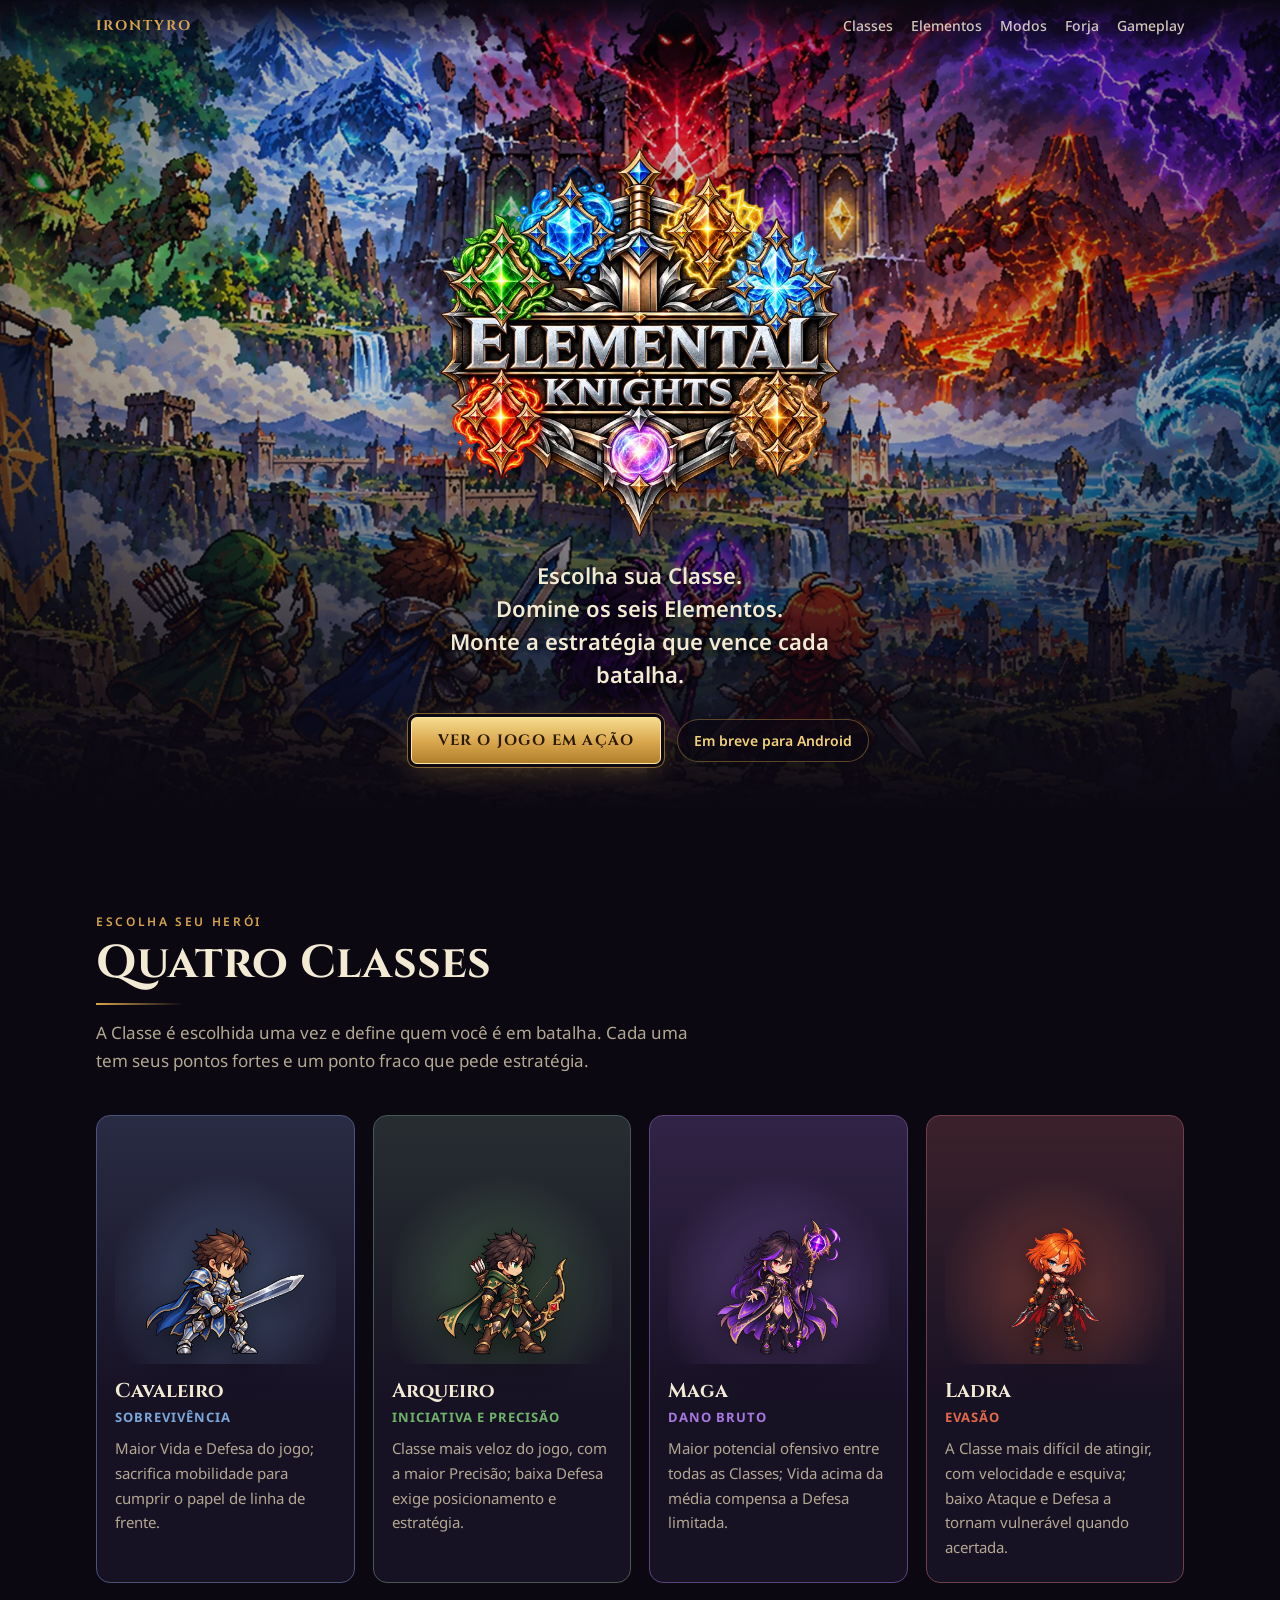
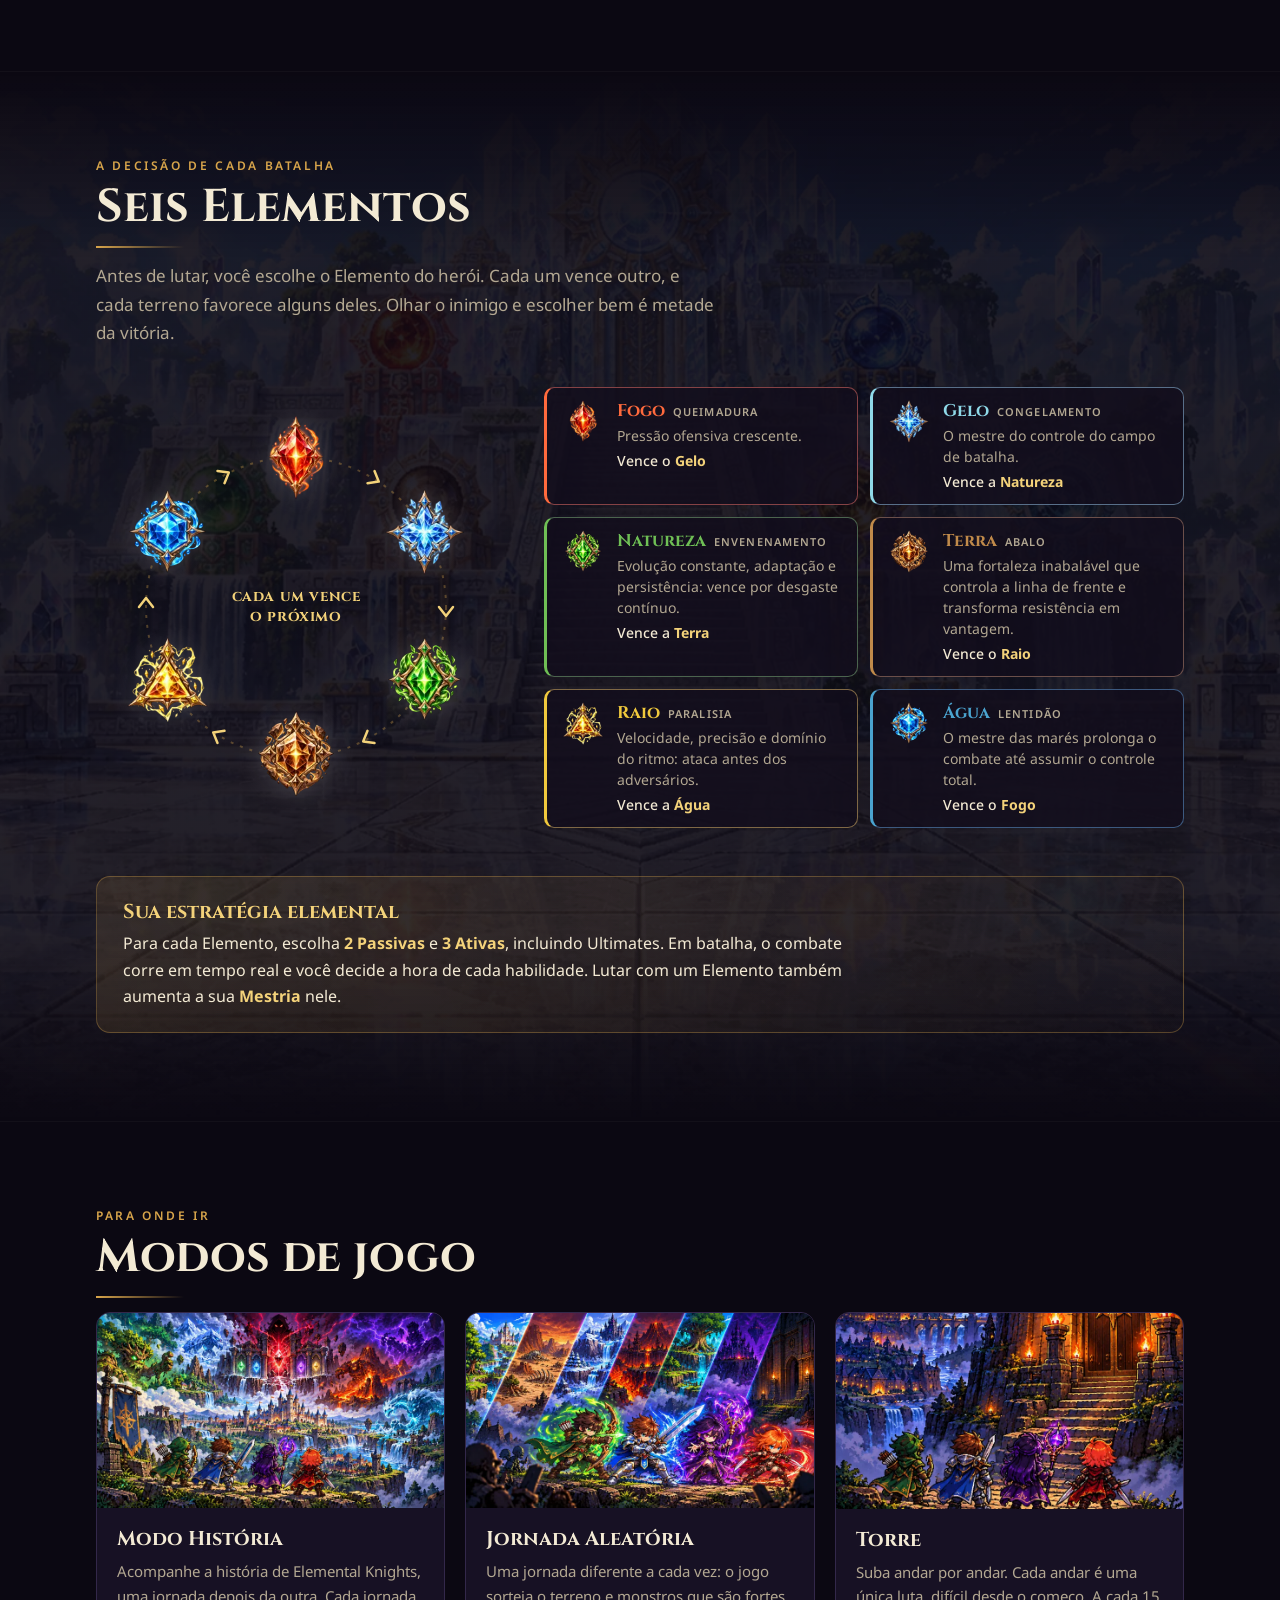
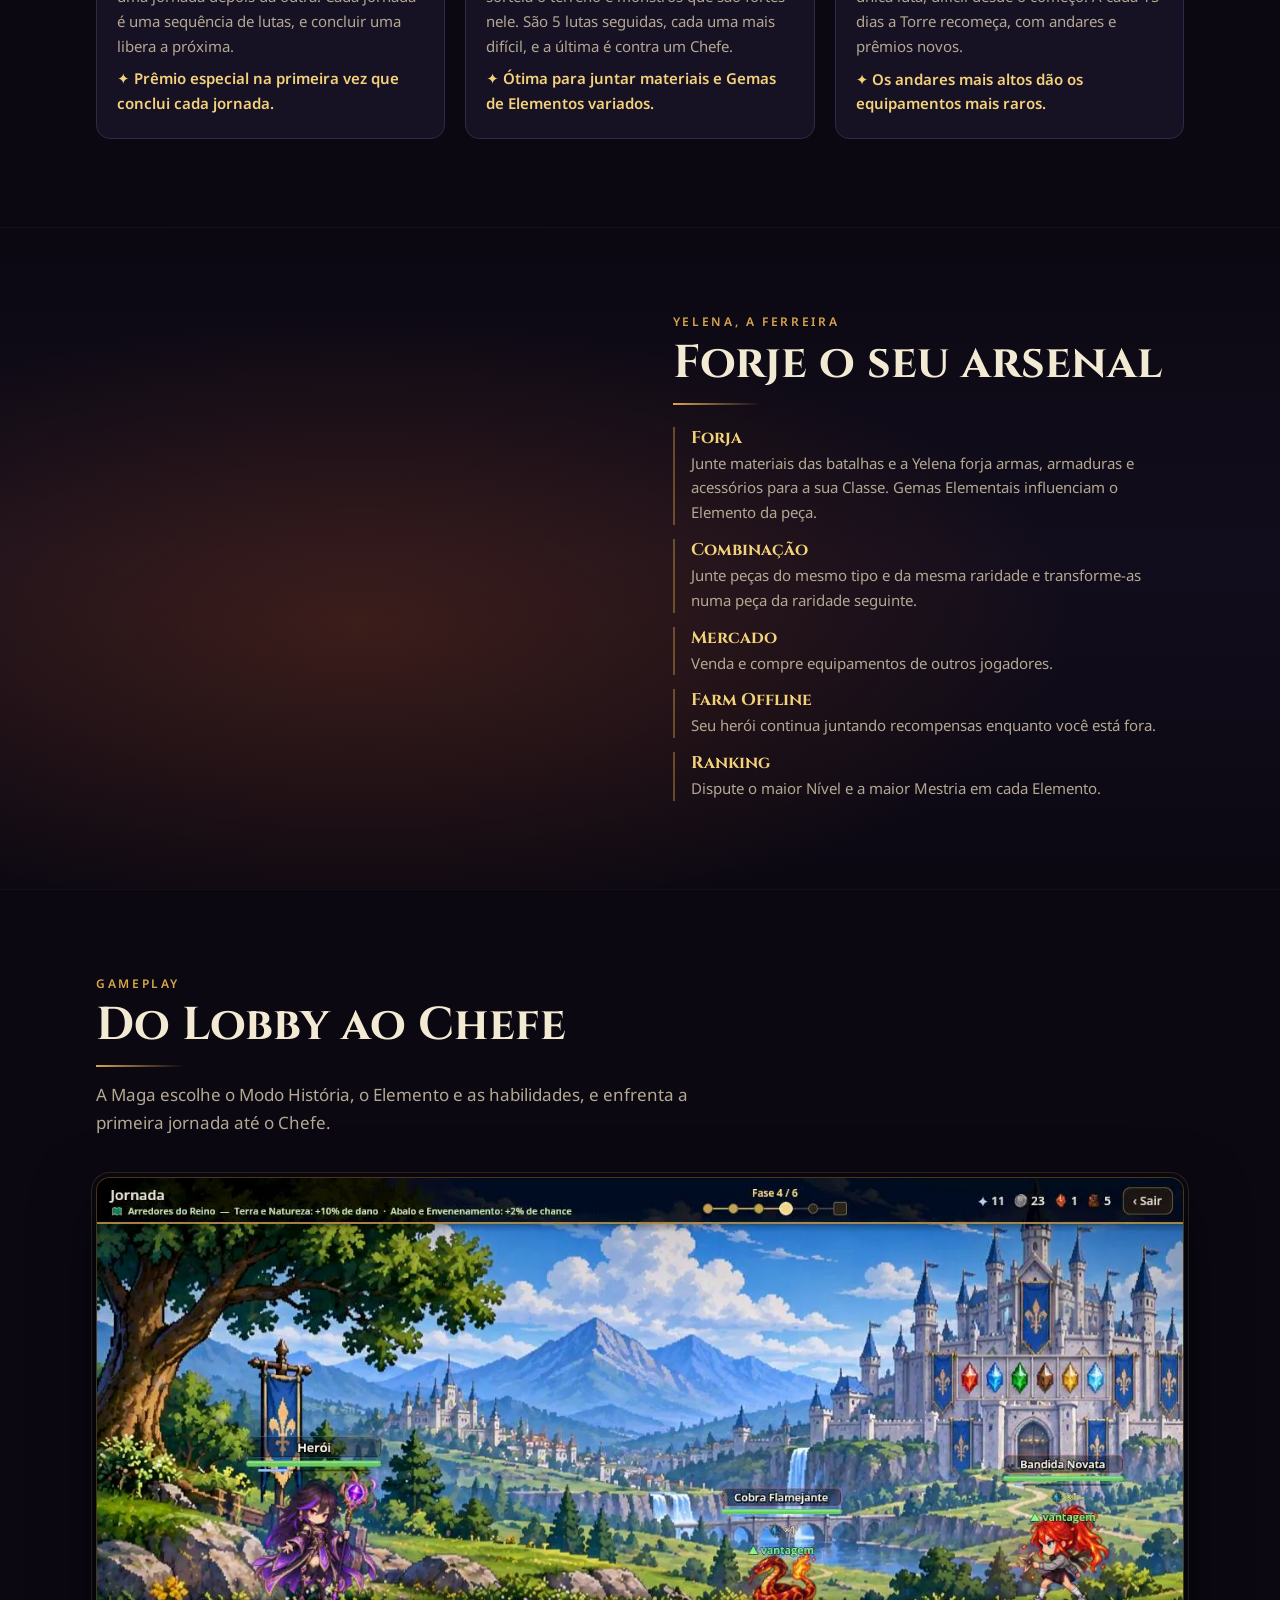
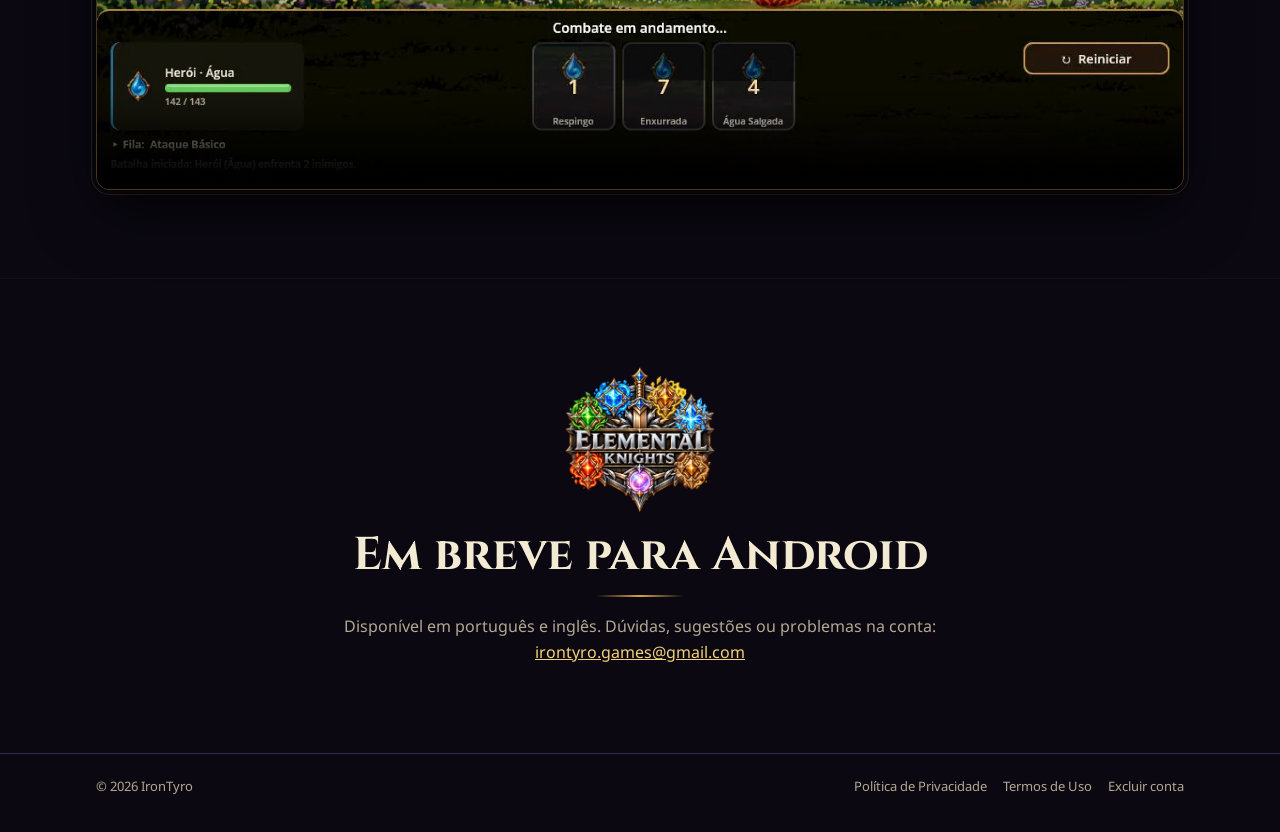
==== elemental-knights/index.html @ 1800e3c2 "Página do Elemental Knights e destaque na página inicial O usuário pediu um site bacana do jogo no s" ====
<!doctype html>
<html lang="pt-BR">
<head>
<meta charset="utf-8">
<meta name="viewport" content="width=device-width, initial-scale=1">
<title>Elemental Knights</title>
<meta name="description" content="Elemental Knights — RPG estratégico para Android. Escolha sua Classe, domine os seis Elementos e monte sua estratégia de habilidades. Um jogo da IronTyro.">
<meta property="og:title" content="Elemental Knights">
<meta property="og:description" content="Escolha sua Classe, domine os seis Elementos e monte sua estratégia. Um jogo da IronTyro.">
<meta property="og:image" content="https://irontyro.github.io/elemental-knights/img/keyart.webp">
<meta name="theme-color" content="#0b0812">
<link rel="icon" type="image/png" href="img/favicon.png">
<link rel="preconnect" href="https://fonts.googleapis.com">
<link rel="preconnect" href="https://fonts.gstatic.com" crossorigin>
<link rel="stylesheet" href="https://fonts.googleapis.com/css2?family=Cinzel:wght@600;700;900&family=Noto+Sans:wght@400;500;600;700&display=swap">
<link rel="stylesheet" href="ek.css">
</head>
<body>

<header class="topbar">
  <div class="wrap topbar-in">
    <a class="studio" href="../">IronTyro</a>
    <nav aria-label="Seções">
      <a href="#classes">Classes</a>
      <a href="#elementos">Elementos</a>
      <a href="#modos">Modos</a>
      <a href="#forja">Forja</a>
      <a href="#gameplay">Gameplay</a>
    </nav>
  </div>
</header>

<section class="hero" aria-label="Elemental Knights">
  <div class="hero-art" role="img" aria-label="Os quatro heróis diante dos reinos elementais"></div>
  <div class="hero-shade"></div>
  <div class="wrap hero-in">
    <img class="logo" src="img/logo.webp" width="640" height="629" alt="Elemental Knights">
    <p class="tagline">Escolha sua Classe. Domine os seis Elementos.<br>Monte a estratégia que vence cada batalha.</p>
    <div class="cta-row">
      <a class="cta" href="#gameplay">Ver o jogo em ação</a>
      <span class="soon">Em breve para Android</span>
    </div>
  </div>
</section>

<main>

  <section id="classes" class="band">
    <div class="wrap">
      <p class="eyebrow">Escolha seu herói</p>
      <h2>Quatro Classes</h2>
      <p class="intro">A Classe é escolhida uma vez e define quem você é em batalha. Cada uma tem seus pontos fortes e um ponto fraco que pede estratégia.</p>
      <div class="classes">
        <article class="hero-card" style="--c:#7aa6d8">
          <div class="hero-pic"><img src="img/heroi_guerreiro.webp" alt="Cavaleiro" loading="lazy"></div>
          <h3>Cavaleiro</h3>
          <p class="role">Sobrevivência</p>
          <p>Maior Vida e Defesa do jogo; sacrifica mobilidade para cumprir o papel de linha de frente.</p>
        </article>
        <article class="hero-card" style="--c:#6fb26a">
          <div class="hero-pic"><img src="img/heroi_arqueiro.webp" alt="Arqueiro" loading="lazy"></div>
          <h3>Arqueiro</h3>
          <p class="role">Iniciativa e precisão</p>
          <p>Classe mais veloz do jogo, com a maior Precisão; baixa Defesa exige posicionamento e estratégia.</p>
        </article>
        <article class="hero-card" style="--c:#a777e0">
          <div class="hero-pic"><img src="img/heroi_mago.webp" alt="Maga" loading="lazy"></div>
          <h3>Maga</h3>
          <p class="role">Dano bruto</p>
          <p>Maior potencial ofensivo entre todas as Classes; Vida acima da média compensa a Defesa limitada.</p>
        </article>
        <article class="hero-card" style="--c:#e0694a">
          <div class="hero-pic"><img src="img/heroi_rogue.webp" alt="Ladra" loading="lazy"></div>
          <h3>Ladra</h3>
          <p class="role">Evasão</p>
          <p>A Classe mais difícil de atingir, com velocidade e esquiva; baixo Ataque e Defesa a tornam vulnerável quando acertada.</p>
        </article>
      </div>
    </div>
  </section>

  <section id="elementos" class="band band-temple">
    <div class="wrap">
      <p class="eyebrow">A decisão de cada batalha</p>
      <h2>Seis Elementos</h2>
      <p class="intro">Antes de lutar, você escolhe o Elemento do herói. Cada um vence outro, e cada terreno favorece alguns deles. Olhar o inimigo e escolher bem é metade da vitória.</p>

      <div class="elements">
        <div class="ring" aria-hidden="true">
          <svg class="ring-arrows" viewBox="0 0 400 400">
            <circle cx="200" cy="200" r="150" />
            <g class="chev">
              <path d="M0 -7 L9 0 L0 7" transform="rotate(30 200 200) translate(200 50)"/>
              <path d="M0 -7 L9 0 L0 7" transform="rotate(90 200 200) translate(200 50)"/>
              <path d="M0 -7 L9 0 L0 7" transform="rotate(150 200 200) translate(200 50)"/>
              <path d="M0 -7 L9 0 L0 7" transform="rotate(210 200 200) translate(200 50)"/>
              <path d="M0 -7 L9 0 L0 7" transform="rotate(270 200 200) translate(200 50)"/>
              <path d="M0 -7 L9 0 L0 7" transform="rotate(330 200 200) translate(200 50)"/>
            </g>
          </svg>
          <img class="gem g0" src="img/gema_fogo.webp" alt="">
          <img class="gem g1" src="img/gema_gelo.webp" alt="">
          <img class="gem g2" src="img/gema_natureza.webp" alt="">
          <img class="gem g3" src="img/gema_terra.webp" alt="">
          <img class="gem g4" src="img/gema_raio.webp" alt="">
          <img class="gem g5" src="img/gema_agua.webp" alt="">
          <p class="ring-hint">cada um vence<br>o próximo</p>
        </div>

        <ul class="el-list">
          <li style="--e:#ff6a3d"><img src="img/gema_fogo.webp" alt="" loading="lazy"><div><h3>Fogo <span>Queimadura</span></h3><p>Pressão ofensiva crescente.</p><p class="beats">Vence o <b>Gelo</b></p></div></li>
          <li style="--e:#8fd9e8"><img src="img/gema_gelo.webp" alt="" loading="lazy"><div><h3>Gelo <span>Congelamento</span></h3><p>O mestre do controle do campo de batalha.</p><p class="beats">Vence a <b>Natureza</b></p></div></li>
          <li style="--e:#6fbf55"><img src="img/gema_natureza.webp" alt="" loading="lazy"><div><h3>Natureza <span>Envenenamento</span></h3><p>Evolução constante, adaptação e persistência: vence por desgaste contínuo.</p><p class="beats">Vence a <b>Terra</b></p></div></li>
          <li style="--e:#c08a4a"><img src="img/gema_terra.webp" alt="" loading="lazy"><div><h3>Terra <span>Abalo</span></h3><p>Uma fortaleza inabalável que controla a linha de frente e transforma resistência em vantagem.</p><p class="beats">Vence o <b>Raio</b></p></div></li>
          <li style="--e:#f0c93d"><img src="img/gema_raio.webp" alt="" loading="lazy"><div><h3>Raio <span>Paralisia</span></h3><p>Velocidade, precisão e domínio do ritmo: ataca antes dos adversários.</p><p class="beats">Vence a <b>Água</b></p></div></li>
          <li style="--e:#4aa3cf"><img src="img/gema_agua.webp" alt="" loading="lazy"><div><h3>Água <span>Lentidão</span></h3><p>O mestre das marés prolonga o combate até assumir o controle total.</p><p class="beats">Vence o <b>Fogo</b></p></div></li>
        </ul>
      </div>

      <div class="strategy">
        <h3>Sua estratégia elemental</h3>
        <p>Para cada Elemento, escolha <b>2 Passivas</b> e <b>3 Ativas</b>, incluindo Ultimates. Em batalha, o combate corre em tempo real e você decide a hora de cada habilidade. Lutar com um Elemento também aumenta a sua <b>Mestria</b> nele.</p>
      </div>
    </div>
  </section>

  <section id="modos" class="band">
    <div class="wrap">
      <p class="eyebrow">Para onde ir</p>
      <h2>Modos de jogo</h2>
      <div class="modes">
        <article class="mode">
          <img src="img/modo_historia.webp" alt="Modo História" loading="lazy">
          <div class="mode-body">
            <h3>Modo História</h3>
            <p>Acompanhe a história de Elemental Knights, uma jornada depois da outra. Cada jornada é uma sequência de lutas, e concluir uma libera a próxima.</p>
            <p class="gain">Prêmio especial na primeira vez que conclui cada jornada.</p>
          </div>
        </article>
        <article class="mode">
          <img src="img/modo_aleatoria.webp" alt="Jornada Aleatória" loading="lazy">
          <div class="mode-body">
            <h3>Jornada Aleatória</h3>
            <p>Uma jornada diferente a cada vez: o jogo sorteia o terreno e monstros que são fortes nele. São 5 lutas seguidas, cada uma mais difícil, e a última é contra um Chefe.</p>
            <p class="gain">Ótima para juntar materiais e Gemas de Elementos variados.</p>
          </div>
        </article>
        <article class="mode">
          <img src="img/modo_torre.webp" alt="Torre" loading="lazy">
          <div class="mode-body">
            <h3>Torre</h3>
            <p>Suba andar por andar. Cada andar é uma única luta, difícil desde o começo. A cada 15 dias a Torre recomeça, com andares e prêmios novos.</p>
            <p class="gain">Os andares mais altos dão os equipamentos mais raros.</p>
          </div>
        </article>
      </div>
    </div>
  </section>

  <section id="forja" class="band band-forge">
    <div class="wrap forge">
      <div class="forge-art" aria-label="Yelena, a ferreira, martelando na bigorna" role="img">
        <div class="smith">
          <img class="f f1" src="img/yelena_action1.webp" alt="">
          <img class="f f2" src="img/yelena_action2.webp" alt="">
          <img class="f f3" src="img/yelena_action3.webp" alt="">
          <img class="f f4" src="img/yelena_action4.webp" alt="">
        </div>
        <div class="embers"><i></i><i></i><i></i><i></i><i></i><i></i><i></i><i></i></div>
      </div>
      <div class="forge-text">
        <p class="eyebrow">Yelena, a ferreira</p>
        <h2>Forje o seu arsenal</h2>
        <ul class="feats">
          <li><b>Forja</b><span>Junte materiais das batalhas e a Yelena forja armas, armaduras e acessórios para a sua Classe. Gemas Elementais influenciam o Elemento da peça.</span></li>
          <li><b>Combinação</b><span>Junte peças do mesmo tipo e da mesma raridade e transforme-as numa peça da raridade seguinte.</span></li>
          <li><b>Mercado</b><span>Venda e compre equipamentos de outros jogadores.</span></li>
          <li><b>Farm Offline</b><span>Seu herói continua juntando recompensas enquanto você está fora.</span></li>
          <li><b>Ranking</b><span>Dispute o maior Nível e a maior Mestria em cada Elemento.</span></li>
        </ul>
      </div>
    </div>
  </section>

  <section id="gameplay" class="band">
    <div class="wrap">
      <p class="eyebrow">Gameplay</p>
      <h2>Do Lobby ao Chefe</h2>
      <p class="intro">A Maga escolhe o Modo História, o Elemento e as habilidades, e enfrenta a primeira jornada até o Chefe.</p>
      <div class="video">
        <video controls preload="none" playsinline poster="img/gameplay_poster.webp" width="1280" height="720">
          <source src="img/gameplay.mp4" type="video/mp4">
        </video>
      </div>
    </div>
  </section>

  <section class="band band-last">
    <div class="wrap closing">
      <img src="img/logo.webp" alt="" class="closing-logo" loading="lazy">
      <h2>Em breve para Android</h2>
      <p>Disponível em português e inglês. Dúvidas, sugestões ou problemas na conta:<br><a href="mailto:irontyro.games@gmail.com">irontyro.games@gmail.com</a></p>
    </div>
  </section>

</main>

<footer class="foot">
  <div class="wrap foot-in">
    <span>© 2026 IronTyro</span>
    <nav aria-label="Documentos">
      <a href="../privacidade.html">Política de Privacidade</a>
      <a href="../termos.html">Termos de Uso</a>
      <a href="../excluir-conta.html">Excluir conta</a>
    </nav>
  </div>
</footer>

</body>
</html>
---- elemental-knights/ek.css ----
/* Elemental Knights — página do jogo no site da IronTyro.
   Um mundo só (noite + ouro, como o jogo): tema escuro de propósito. */
:root {
  --night: #0b0812;
  --night-2: #120d1c;
  --surface: #171124;
  --rule: #33284a;
  --gold: #d8a54b;
  --gold-hi: #f3d27a;
  --ink: #f3ead4;
  --muted: #b3a892;
  --display: "Cinzel", "Trajan Pro", Georgia, serif;
  --body: "Noto Sans", "Segoe UI", system-ui, -apple-system, Roboto, sans-serif;
}
* { box-sizing: border-box; }
html { scroll-behavior: smooth; }
body {
  margin: 0;
  background: var(--night);
  color: var(--ink);
  font: 16px/1.65 var(--body);
  -webkit-font-smoothing: antialiased;
}
img { max-width: 100%; display: block; }
a { color: var(--gold-hi); }
.wrap { max-width: 1120px; margin: 0 auto; padding: 0 16px; }

/* --- barra do topo */
.topbar {
  position: fixed; inset: 0 0 auto 0; z-index: 10;
  background: linear-gradient(#0b0812ee, #0b081200);
}
.topbar-in { display: flex; align-items: center; gap: 20px; padding-top: 14px; padding-bottom: 14px; }
.studio {
  font: 700 14px/1 var(--display); letter-spacing: .14em; text-transform: uppercase;
  color: var(--gold); text-decoration: none;
}
.topbar nav { display: flex; gap: 18px; margin-left: auto; flex-wrap: wrap; }
.topbar nav a { color: var(--ink); text-decoration: none; font-size: 14px; font-weight: 500; opacity: .85; }
.topbar nav a:hover, .topbar nav a:focus-visible { color: var(--gold-hi); opacity: 1; }
@media (max-width: 640px) { .topbar nav { display: none; } }

/* --- herói */
.hero { position: relative; min-height: min(92vh, 900px); display: grid; align-items: end; overflow: hidden; }
.hero-art {
  position: absolute; inset: 0;
  background: url(img/keyart.webp) center 30% / cover no-repeat;
  transform: scale(1.04);
  animation: drift 26s ease-in-out infinite alternate;
}
.hero-shade {
  position: absolute; inset: 0;
  background:
    radial-gradient(ellipse at 50% 38%, #0b081200 0%, #0b081255 55%, #0b0812cc 100%),
    linear-gradient(#0b081200 45%, #0b0812 98%);
}
.hero-in { position: relative; text-align: center; padding-top: 120px; padding-bottom: 64px; }
.logo { width: min(400px, 74vw); height: auto; margin: 0 auto; filter: drop-shadow(0 10px 30px #000a); }
.tagline {
  font: 600 clamp(17px, 2.4vw, 22px)/1.5 var(--body);
  margin: 18px auto 26px; max-width: 34ch; text-wrap: balance;
  text-shadow: 0 2px 12px #000;
}
.cta-row { display: flex; gap: 16px; justify-content: center; align-items: center; flex-wrap: wrap; }
.cta {
  font: 700 15px/1 var(--display); letter-spacing: .08em; text-transform: uppercase;
  color: #2a1a06; text-decoration: none;
  background: linear-gradient(#f6dc8e, #d8a54b 55%, #b07f2c);
  border: 1px solid #ffe7a8; border-radius: 6px;
  padding: 15px 26px;
  box-shadow: 0 0 0 3px #0b0812, 0 0 0 4px #d8a54b88, 0 8px 28px #d8a54b44;
}
.cta:hover, .cta:focus-visible { filter: brightness(1.08); }
.soon {
  font-size: 14px; font-weight: 600; color: var(--gold-hi);
  border: 1px solid #d8a54b66; border-radius: 999px; padding: 9px 16px; background: #0b0812aa;
}
@keyframes drift { from { transform: scale(1.04); } to { transform: scale(1.1) translateY(-1.5%); } }

/* --- seções */
.band { padding: 88px 0; position: relative; }
.band + .band { border-top: 1px solid #ffffff08; }
.eyebrow {
  font: 600 12px/1 var(--body); letter-spacing: .22em; text-transform: uppercase;
  color: var(--gold); margin: 0 0 10px;
}
h2 {
  font: 700 clamp(30px, 4.4vw, 46px)/1.1 var(--display);
  margin: 0 0 14px; color: var(--ink); text-wrap: balance;
}
h2::after {
  content: ""; display: block; width: 88px; height: 2px; margin-top: 14px;
  background: linear-gradient(90deg, var(--gold), #d8a54b00);
}
h3 { font: 700 20px/1.25 var(--display); margin: 0; }
.intro { color: var(--muted); max-width: 62ch; margin: 0 0 40px; font-size: 17px; }

/* --- classes */
.classes { display: grid; grid-template-columns: repeat(4, 1fr); gap: 18px; }
@media (max-width: 960px) { .classes { grid-template-columns: repeat(2, 1fr); } }
@media (max-width: 480px) { .classes { grid-template-columns: 1fr; } }
.hero-card {
  background: linear-gradient(180deg, color-mix(in srgb, var(--c) 18%, var(--surface)), var(--surface) 62%);
  border: 1px solid color-mix(in srgb, var(--c) 35%, var(--rule));
  border-radius: 14px; padding: 18px 18px 22px;
  transition: transform .25s ease, border-color .25s ease;
}
.hero-card:hover { transform: translateY(-4px); border-color: var(--c); }
.hero-pic {
  height: 230px; display: grid; place-items: end center; margin-bottom: 14px;
  background: radial-gradient(circle at 50% 70%, color-mix(in srgb, var(--c) 40%, transparent), transparent 62%);
}
.hero-pic img { max-height: 230px; width: auto; filter: drop-shadow(0 8px 14px #0009); }
.hero-card .role { color: var(--c); font-weight: 700; font-size: 13px; letter-spacing: .08em; text-transform: uppercase; margin: 4px 0 8px; }
.hero-card p { margin: 0; color: var(--muted); font-size: 15px; }

/* --- elementos */
.band-temple {
  background:
    linear-gradient(var(--night) 0%, #0b0812e6 18%, #0b0812e6 82%, var(--night) 100%),
    url(img/templo.webp) center / cover no-repeat;
}
.elements { display: grid; grid-template-columns: 400px 1fr; gap: 48px; align-items: center; }
@media (max-width: 900px) { .elements { grid-template-columns: 1fr; } }
.ring { position: relative; width: min(400px, 100%); aspect-ratio: 1; margin: 0 auto; }
.ring-arrows { position: absolute; inset: 0; width: 100%; height: 100%; }
.ring-arrows circle { fill: none; stroke: #d8a54b55; stroke-width: 2; stroke-dasharray: 3 7; }
.ring-arrows .chev path { fill: none; stroke: var(--gold-hi); stroke-width: 2.5; stroke-linecap: round; stroke-linejoin: round; }
.gem {
  position: absolute; width: 22%; left: 39%; top: 39%;
  filter: drop-shadow(0 0 14px #fff3);
  animation: bob 3.2s ease-in-out infinite;
}
/* Fogo no topo; sentido horário: Fogo → Gelo → Natureza → Terra → Raio → Água */
.g0 { transform: translate(0, -168%); }
.g1 { transform: translate(146%, -84%); animation-delay: -.5s; }
.g2 { transform: translate(146%, 84%); animation-delay: -1s; }
.g3 { transform: translate(0, 168%); animation-delay: -1.5s; }
.g4 { transform: translate(-146%, 84%); animation-delay: -2s; }
.g5 { transform: translate(-146%, -84%); animation-delay: -2.5s; }
@keyframes bob { 50% { margin-top: -6px; } }
.ring-hint {
  position: absolute; inset: 0; margin: auto; height: max-content;
  text-align: center; font: 700 15px/1.35 var(--display); color: var(--gold-hi); letter-spacing: .04em;
}
.el-list { list-style: none; margin: 0; padding: 0; display: grid; grid-template-columns: 1fr 1fr; gap: 12px; }
@media (max-width: 560px) { .el-list { grid-template-columns: 1fr; } }
.el-list li {
  display: flex; gap: 12px; align-items: flex-start;
  background: #120d1ccc; border: 1px solid color-mix(in srgb, var(--e) 40%, var(--rule));
  border-left: 3px solid var(--e); border-radius: 10px; padding: 12px 14px;
}
.el-list img { width: 44px; height: 44px; flex: none; }
.el-list h3 { font-size: 17px; color: var(--e); display: flex; gap: 8px; align-items: baseline; flex-wrap: wrap; }
.el-list h3 span { font: 600 11px/1 var(--body); letter-spacing: .1em; text-transform: uppercase; color: var(--muted); }
.el-list p { margin: 4px 0 0; font-size: 14px; color: var(--muted); line-height: 1.5; }
.el-list .beats { color: var(--ink); font-weight: 500; }
.el-list .beats b { color: var(--gold-hi); }
.strategy {
  margin-top: 48px; padding: 22px 26px; border-radius: 14px;
  background: linear-gradient(90deg, #d8a54b1f, #d8a54b05);
  border: 1px solid #d8a54b55;
}
.strategy h3 { color: var(--gold-hi); margin-bottom: 6px; }
.strategy p { margin: 0; color: var(--ink); max-width: 80ch; }
.strategy b { color: var(--gold-hi); }

/* --- modos */
.modes { display: grid; grid-template-columns: repeat(3, 1fr); gap: 20px; }
@media (max-width: 900px) { .modes { grid-template-columns: 1fr; } }
.mode { background: var(--surface); border: 1px solid var(--rule); border-radius: 14px; overflow: hidden; display: flex; flex-direction: column; }
.mode img { aspect-ratio: 16 / 9; object-fit: cover; width: 100%; }
.mode-body { padding: 18px 20px 22px; }
.mode-body p { color: var(--muted); font-size: 15px; margin: 8px 0 0; }
.mode-body .gain { color: var(--gold-hi); font-weight: 600; }
.mode-body .gain::before { content: "✦ "; }

/* --- forja */
.band-forge {
  background:
    radial-gradient(ellipse at 28% 60%, #ff6a1a2e, transparent 55%),
    linear-gradient(var(--night), var(--night-2) 50%, var(--night));
}
.forge { display: grid; grid-template-columns: 1.05fr 1fr; gap: 40px; align-items: center; }
@media (max-width: 900px) { .forge { grid-template-columns: 1fr; } }
.forge-art { position: relative; aspect-ratio: 1320 / 1191; max-width: 560px; width: 100%; margin: 0 auto; }
.smith, .smith .f { position: absolute; inset: 0; width: 100%; height: 100%; object-fit: contain; }
.smith .f { opacity: 0; animation: 0.9s steps(1, end) infinite; }
/* ciclo igual ao do jogo: levanta .36s, desce .07s, impacto .17s, depois .30s */
.smith .f1 { animation-name: f1; } .smith .f2 { animation-name: f2; } .smith .f3 { animation-name: f3; } .smith .f4 { animation-name: f4; }
@keyframes f1 { 0% { opacity: 1; } 40% { opacity: 0; } }
@keyframes f2 { 0% { opacity: 0; } 40% { opacity: 1; } 47.8% { opacity: 0; } }
@keyframes f3 { 0% { opacity: 0; } 47.8% { opacity: 1; } 66.7% { opacity: 0; } }
@keyframes f4 { 0% { opacity: 0; } 66.7% { opacity: 1; } 100% { opacity: 1; } }
.embers { position: absolute; inset: 0; pointer-events: none; }
.embers i {
  position: absolute; bottom: 8%; width: 4px; height: 4px; border-radius: 50%;
  background: #ffc46b; box-shadow: 0 0 8px #ff7a1a;
  animation: rise 3s linear infinite; opacity: 0;
}
.embers i:nth-child(1) { left: 78%; animation-delay: 0s; }
.embers i:nth-child(2) { left: 84%; animation-delay: .4s; }
.embers i:nth-child(3) { left: 90%; animation-delay: .9s; }
.embers i:nth-child(4) { left: 81%; animation-delay: 1.3s; }
.embers i:nth-child(5) { left: 94%; animation-delay: 1.7s; }
.embers i:nth-child(6) { left: 87%; animation-delay: 2.1s; }
.embers i:nth-child(7) { left: 76%; animation-delay: 2.5s; }
.embers i:nth-child(8) { left: 92%; animation-delay: 2.8s; }
@keyframes rise {
  0% { transform: translate(0, 0); opacity: 0; }
  10% { opacity: 1; }
  100% { transform: translate(-18px, -300px); opacity: 0; }
}
.feats { list-style: none; padding: 0; margin: 22px 0 0; display: grid; gap: 14px; }
.feats li { display: grid; gap: 2px; padding-left: 16px; border-left: 2px solid #d8a54b66; }
.feats b { font: 700 17px/1.3 var(--display); color: var(--gold-hi); }
.feats span { color: var(--muted); font-size: 15px; }

/* --- vídeo */
.video {
  border-radius: 14px; overflow: hidden; border: 1px solid #d8a54b55;
  box-shadow: 0 20px 60px #000a, 0 0 0 4px #0b0812, 0 0 0 5px #d8a54b33;
  background: #000;
}
.video video { width: 100%; height: auto; display: block; }

/* --- fechamento e rodapé */
.band-last { text-align: center; padding-bottom: 72px; }
.closing-logo { width: 150px; margin: 0 auto 16px; }
.closing h2::after { margin-left: auto; margin-right: auto; background: linear-gradient(90deg, #d8a54b00, var(--gold), #d8a54b00); }
.closing p { color: var(--muted); }
.foot { border-top: 1px solid var(--rule); padding: 22px 0 34px; font-size: 13px; color: var(--muted); }
.foot-in { display: flex; gap: 16px; flex-wrap: wrap; align-items: center; }
.foot nav { display: flex; gap: 16px; flex-wrap: wrap; margin-left: auto; }
.foot a { color: var(--muted); text-decoration: none; }
.foot a:hover, .foot a:focus-visible { color: var(--gold-hi); }

a:focus-visible, video:focus-visible { outline: 2px solid var(--gold-hi); outline-offset: 3px; }

@media (prefers-reduced-motion: reduce) {
  html { scroll-behavior: auto; }
  .hero-art, .gem, .embers i { animation: none; }
  .embers { display: none; }
  .smith .f { animation: none; opacity: 0; }
  .smith .f1 { opacity: 1; }
}
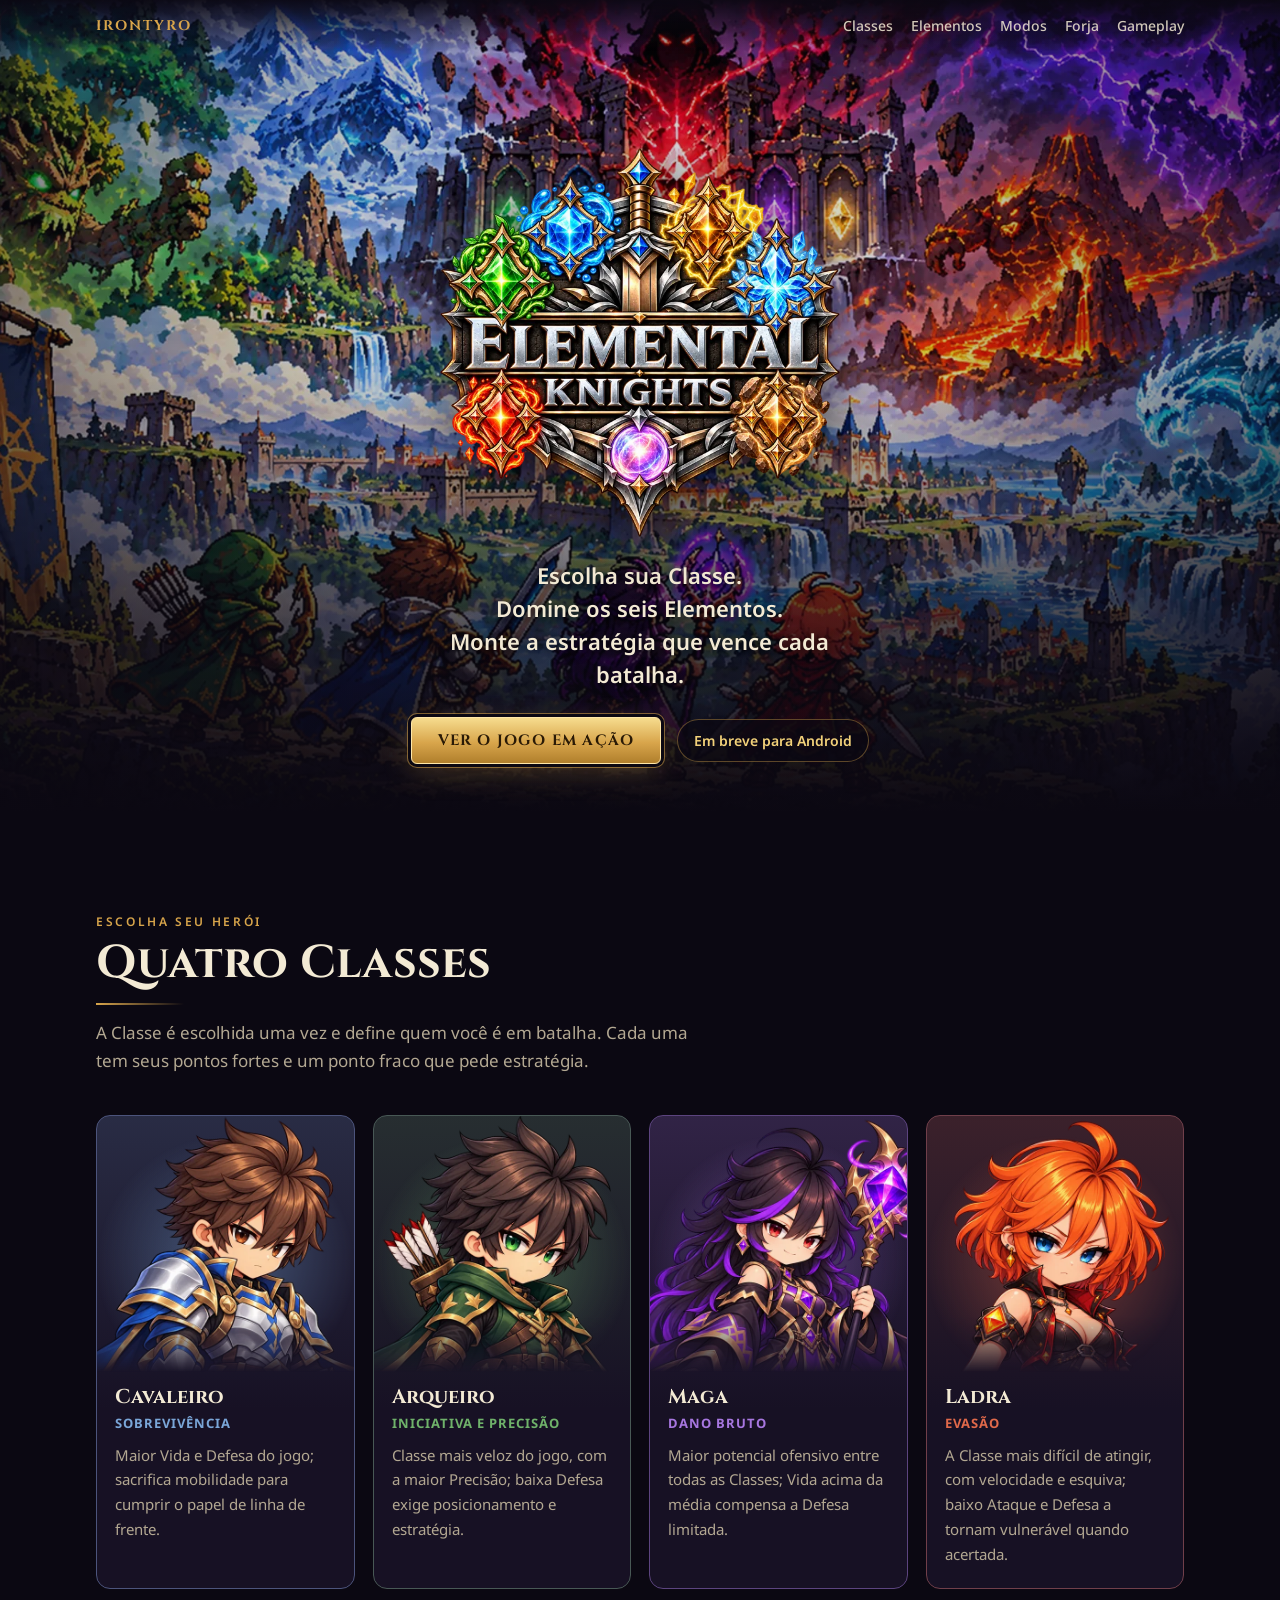
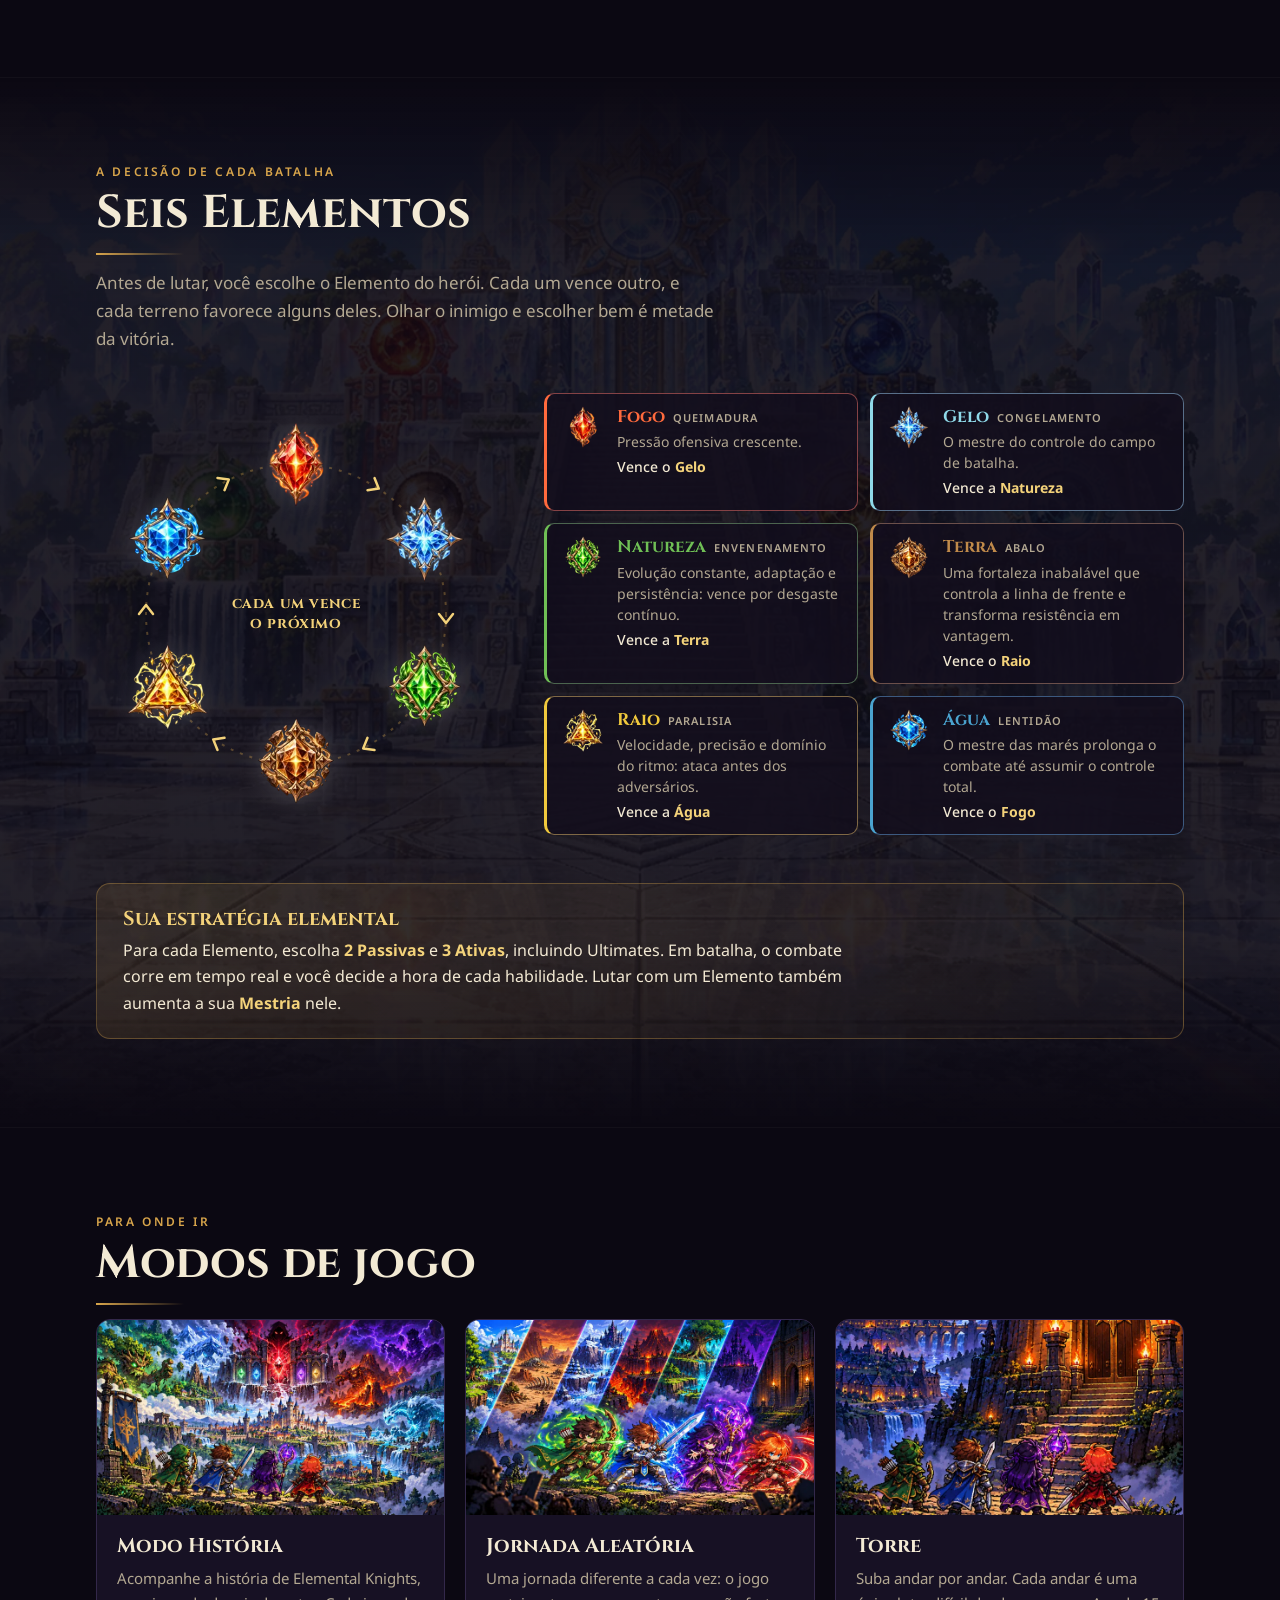
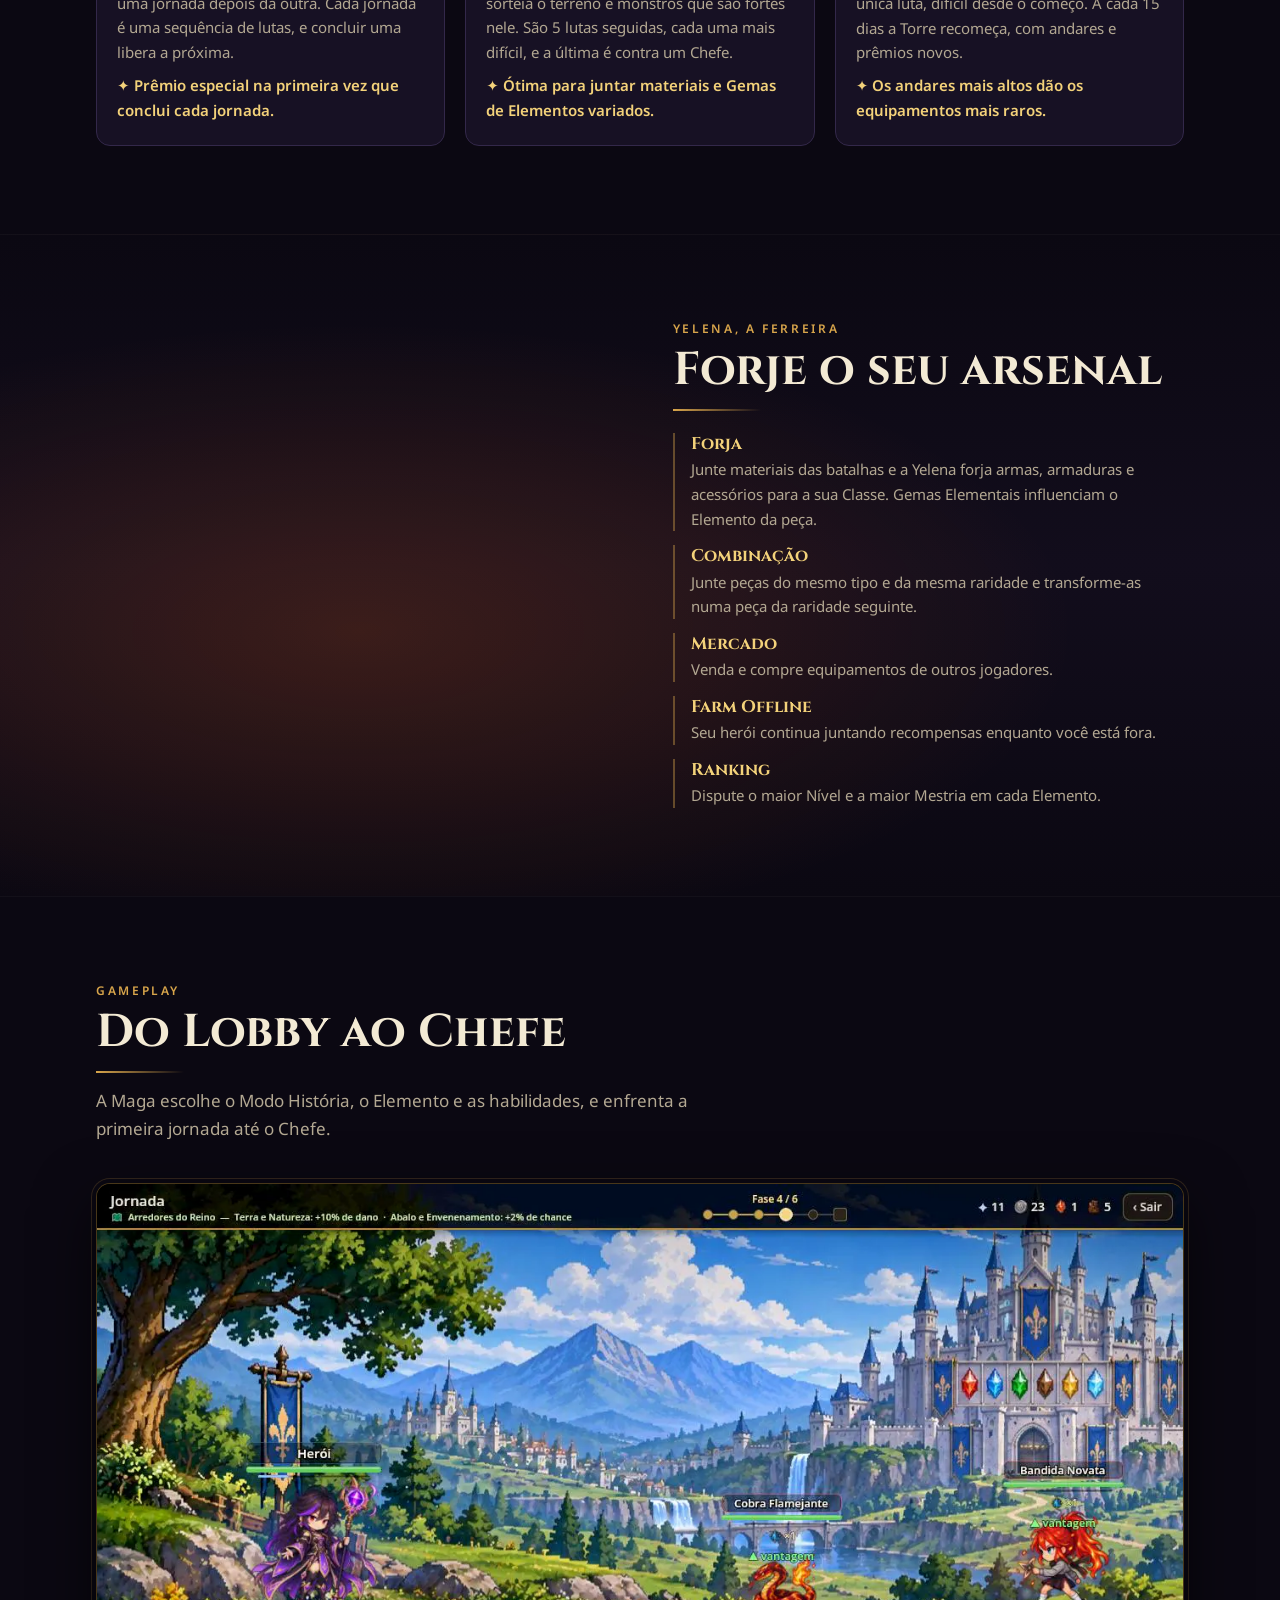
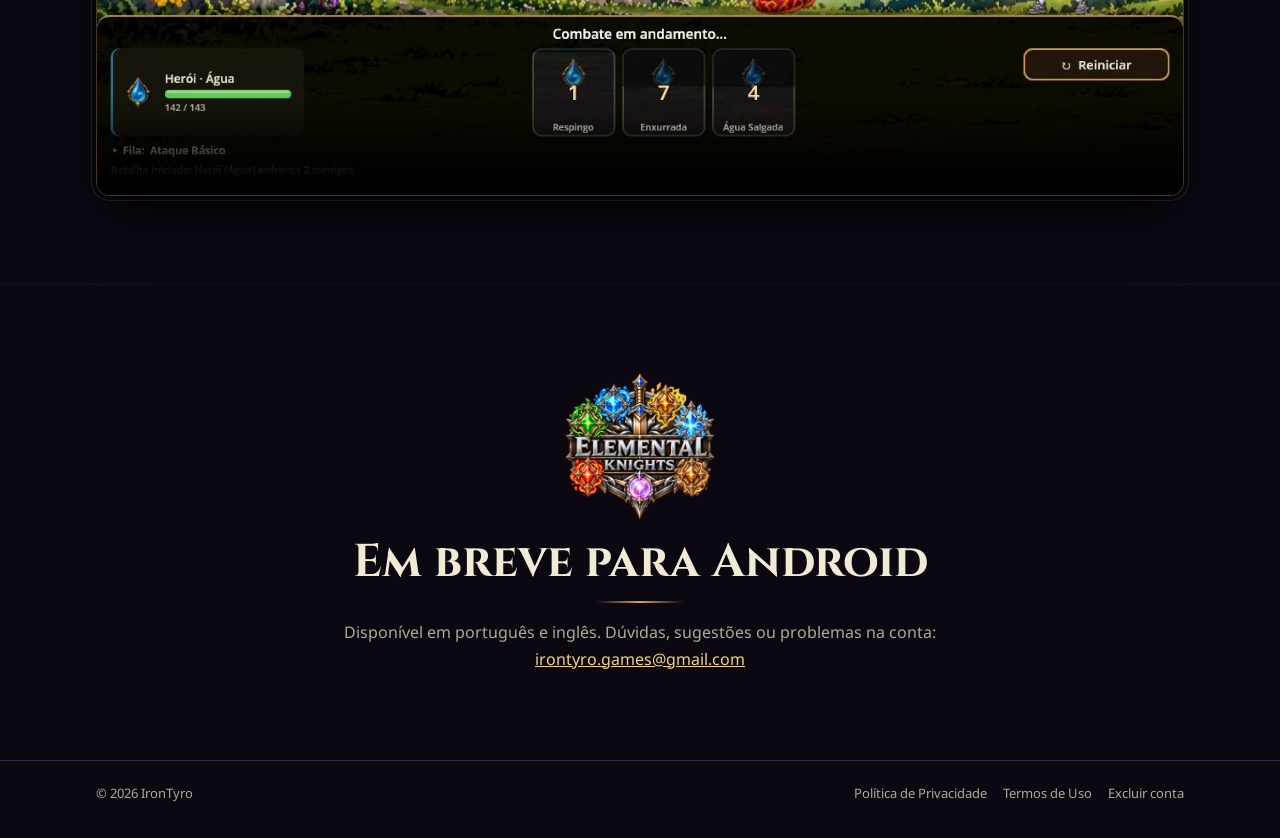
==== commit b581004d: "Classes com bustos: sério parado, alegre ao passar o mouse O usuário mandou os bustos dos 4 heróis (" ====
--- a/elemental-knights/index.html
+++ b/elemental-knights/index.html
@@ -51,26 +51,26 @@
       <h2>Quatro Classes</h2>
       <p class="intro">A Classe é escolhida uma vez e define quem você é em batalha. Cada uma tem seus pontos fortes e um ponto fraco que pede estratégia.</p>
       <div class="classes">
-        <article class="hero-card" style="--c:#7aa6d8">
-          <div class="hero-pic"><img src="img/heroi_guerreiro.webp" alt="Cavaleiro" loading="lazy"></div>
+        <article class="hero-card" tabindex="0" style="--c:#7aa6d8">
+          <div class="hero-pic"><img class="serio" src="img/busto_cavaleiro_serio.webp" alt="Cavaleiro" loading="lazy"><img class="alegre" src="img/busto_cavaleiro_alegre.webp" alt="" loading="lazy"></div>
           <h3>Cavaleiro</h3>
           <p class="role">Sobrevivência</p>
           <p>Maior Vida e Defesa do jogo; sacrifica mobilidade para cumprir o papel de linha de frente.</p>
         </article>
-        <article class="hero-card" style="--c:#6fb26a">
-          <div class="hero-pic"><img src="img/heroi_arqueiro.webp" alt="Arqueiro" loading="lazy"></div>
+        <article class="hero-card" tabindex="0" style="--c:#6fb26a">
+          <div class="hero-pic"><img class="serio" src="img/busto_arqueiro_serio.webp" alt="Arqueiro" loading="lazy"><img class="alegre" src="img/busto_arqueiro_alegre.webp" alt="" loading="lazy"></div>
           <h3>Arqueiro</h3>
           <p class="role">Iniciativa e precisão</p>
           <p>Classe mais veloz do jogo, com a maior Precisão; baixa Defesa exige posicionamento e estratégia.</p>
         </article>
-        <article class="hero-card" style="--c:#a777e0">
-          <div class="hero-pic"><img src="img/heroi_mago.webp" alt="Maga" loading="lazy"></div>
+        <article class="hero-card" tabindex="0" style="--c:#a777e0">
+          <div class="hero-pic"><img class="serio" src="img/busto_maga_serio.webp" alt="Maga" loading="lazy"><img class="alegre" src="img/busto_maga_alegre.webp" alt="" loading="lazy"></div>
           <h3>Maga</h3>
           <p class="role">Dano bruto</p>
           <p>Maior potencial ofensivo entre todas as Classes; Vida acima da média compensa a Defesa limitada.</p>
         </article>
-        <article class="hero-card" style="--c:#e0694a">
-          <div class="hero-pic"><img src="img/heroi_rogue.webp" alt="Ladra" loading="lazy"></div>
+        <article class="hero-card" tabindex="0" style="--c:#e0694a">
+          <div class="hero-pic"><img class="serio" src="img/busto_ladra_serio.webp" alt="Ladra" loading="lazy"><img class="alegre" src="img/busto_ladra_alegre.webp" alt="" loading="lazy"></div>
           <h3>Ladra</h3>
           <p class="role">Evasão</p>
           <p>A Classe mais difícil de atingir, com velocidade e esquiva; baixo Ataque e Defesa a tornam vulnerável quando acertada.</p>
--- a/elemental-knights/ek.css
+++ b/elemental-knights/ek.css
@@ -106,12 +106,24 @@
   transition: transform .25s ease, border-color .25s ease;
 }
 .hero-card:hover { transform: translateY(-4px); border-color: var(--c); }
+/* bustos: sério parado; alegre no hover/toque/foco */
+.hero-card { overflow: hidden; }
 .hero-pic {
-  height: 230px; display: grid; place-items: end center; margin-bottom: 14px;
-  background: radial-gradient(circle at 50% 70%, color-mix(in srgb, var(--c) 40%, transparent), transparent 62%);
-}
-.hero-pic img { max-height: 230px; width: auto; filter: drop-shadow(0 8px 14px #0009); }
+  position: relative; aspect-ratio: 1; margin: -18px -18px 12px;
+  background: radial-gradient(circle at 50% 58%, color-mix(in srgb, var(--c) 45%, transparent), transparent 66%);
+  -webkit-mask-image: linear-gradient(#000 78%, #0000);
+          mask-image: linear-gradient(#000 78%, #0000);
+}
+.hero-pic img {
+  position: absolute; inset: 0; width: 100%; height: 100%; object-fit: contain;
+  transition: opacity .22s ease, transform .35s ease;
+}
+.hero-pic .alegre { opacity: 0; transform: scale(1.03); }
+.hero-card:hover .serio, .hero-card:focus-visible .serio, .hero-card:active .serio { opacity: 0; }
+.hero-card:hover .alegre, .hero-card:focus-visible .alegre, .hero-card:active .alegre { opacity: 1; transform: scale(1.06); }
+.hero-card:focus-visible { outline: 2px solid var(--gold-hi); outline-offset: 3px; }
 .hero-card .role { color: var(--c); font-weight: 700; font-size: 13px; letter-spacing: .08em; text-transform: uppercase; margin: 4px 0 8px; }
+@media (prefers-reduced-motion: reduce) { .hero-pic img { transition: none; } }
 .hero-card p { margin: 0; color: var(--muted); font-size: 15px; }
 
 /* --- elementos */
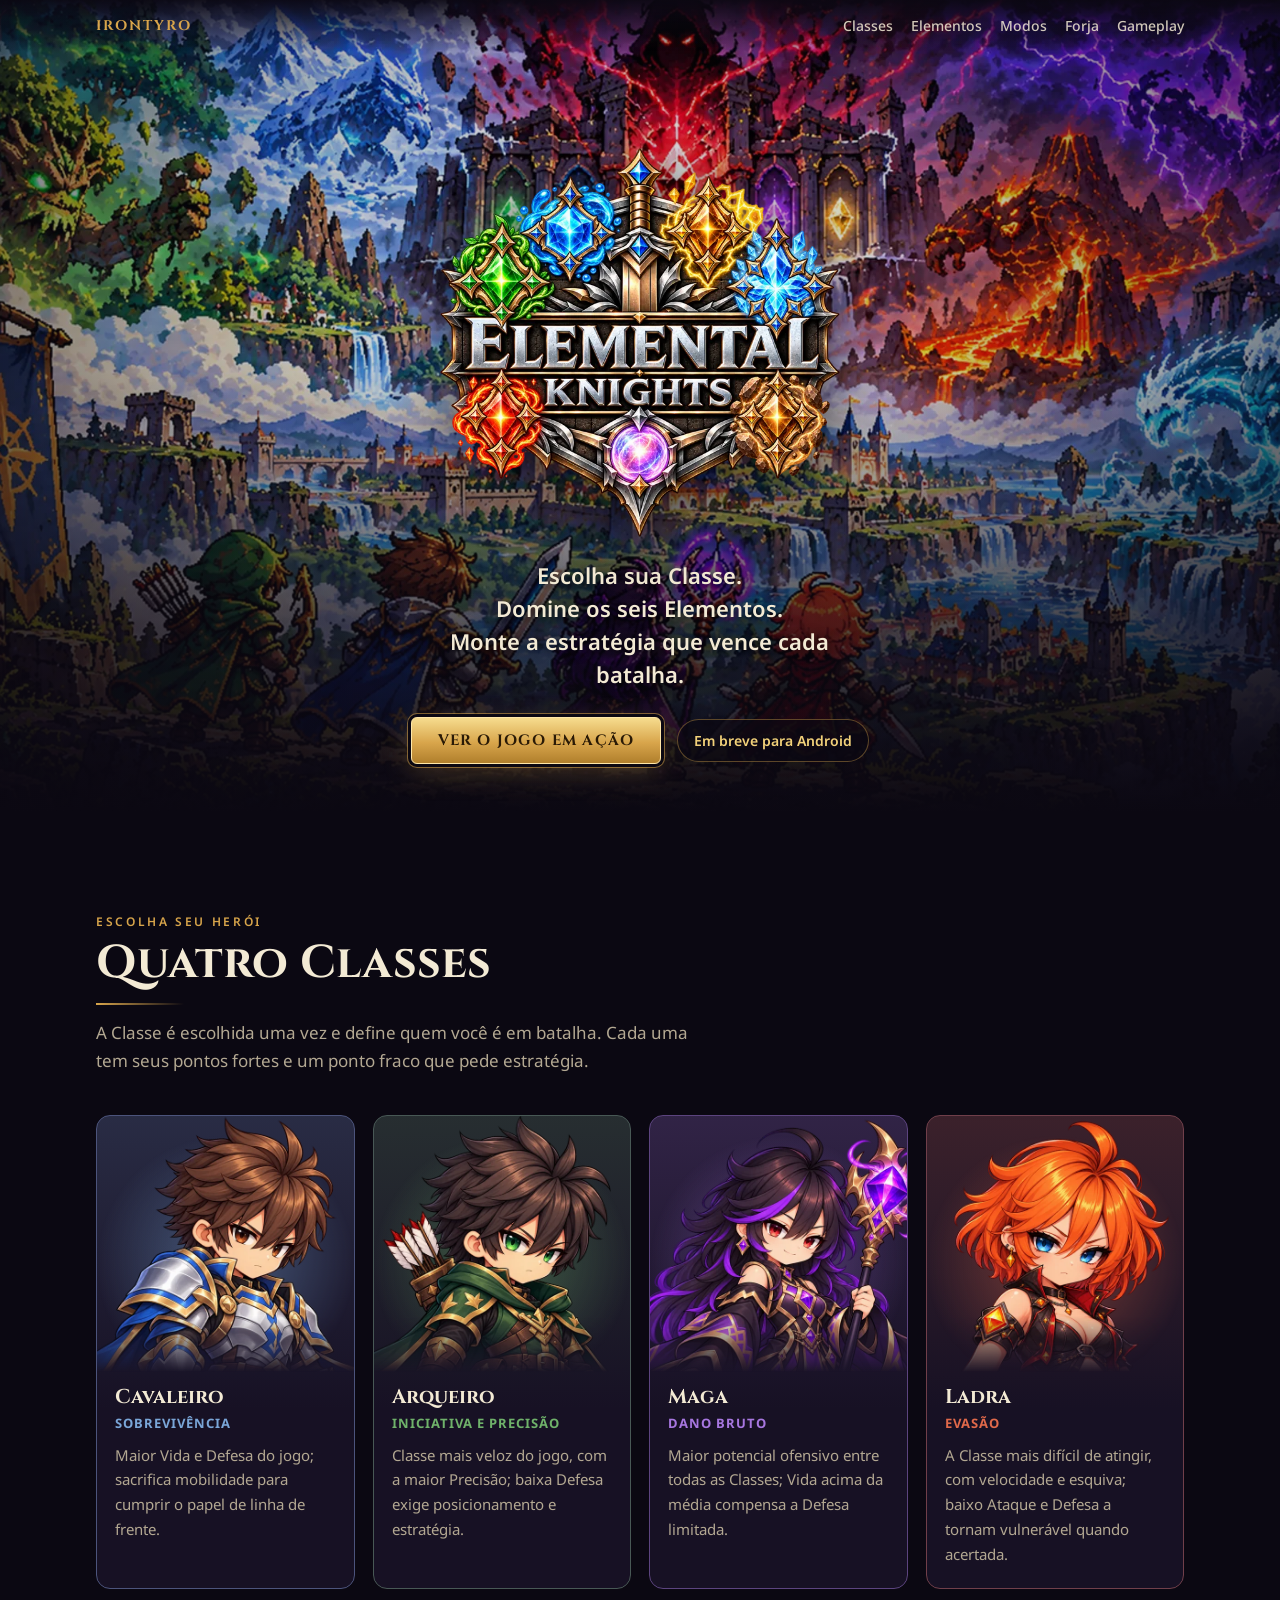
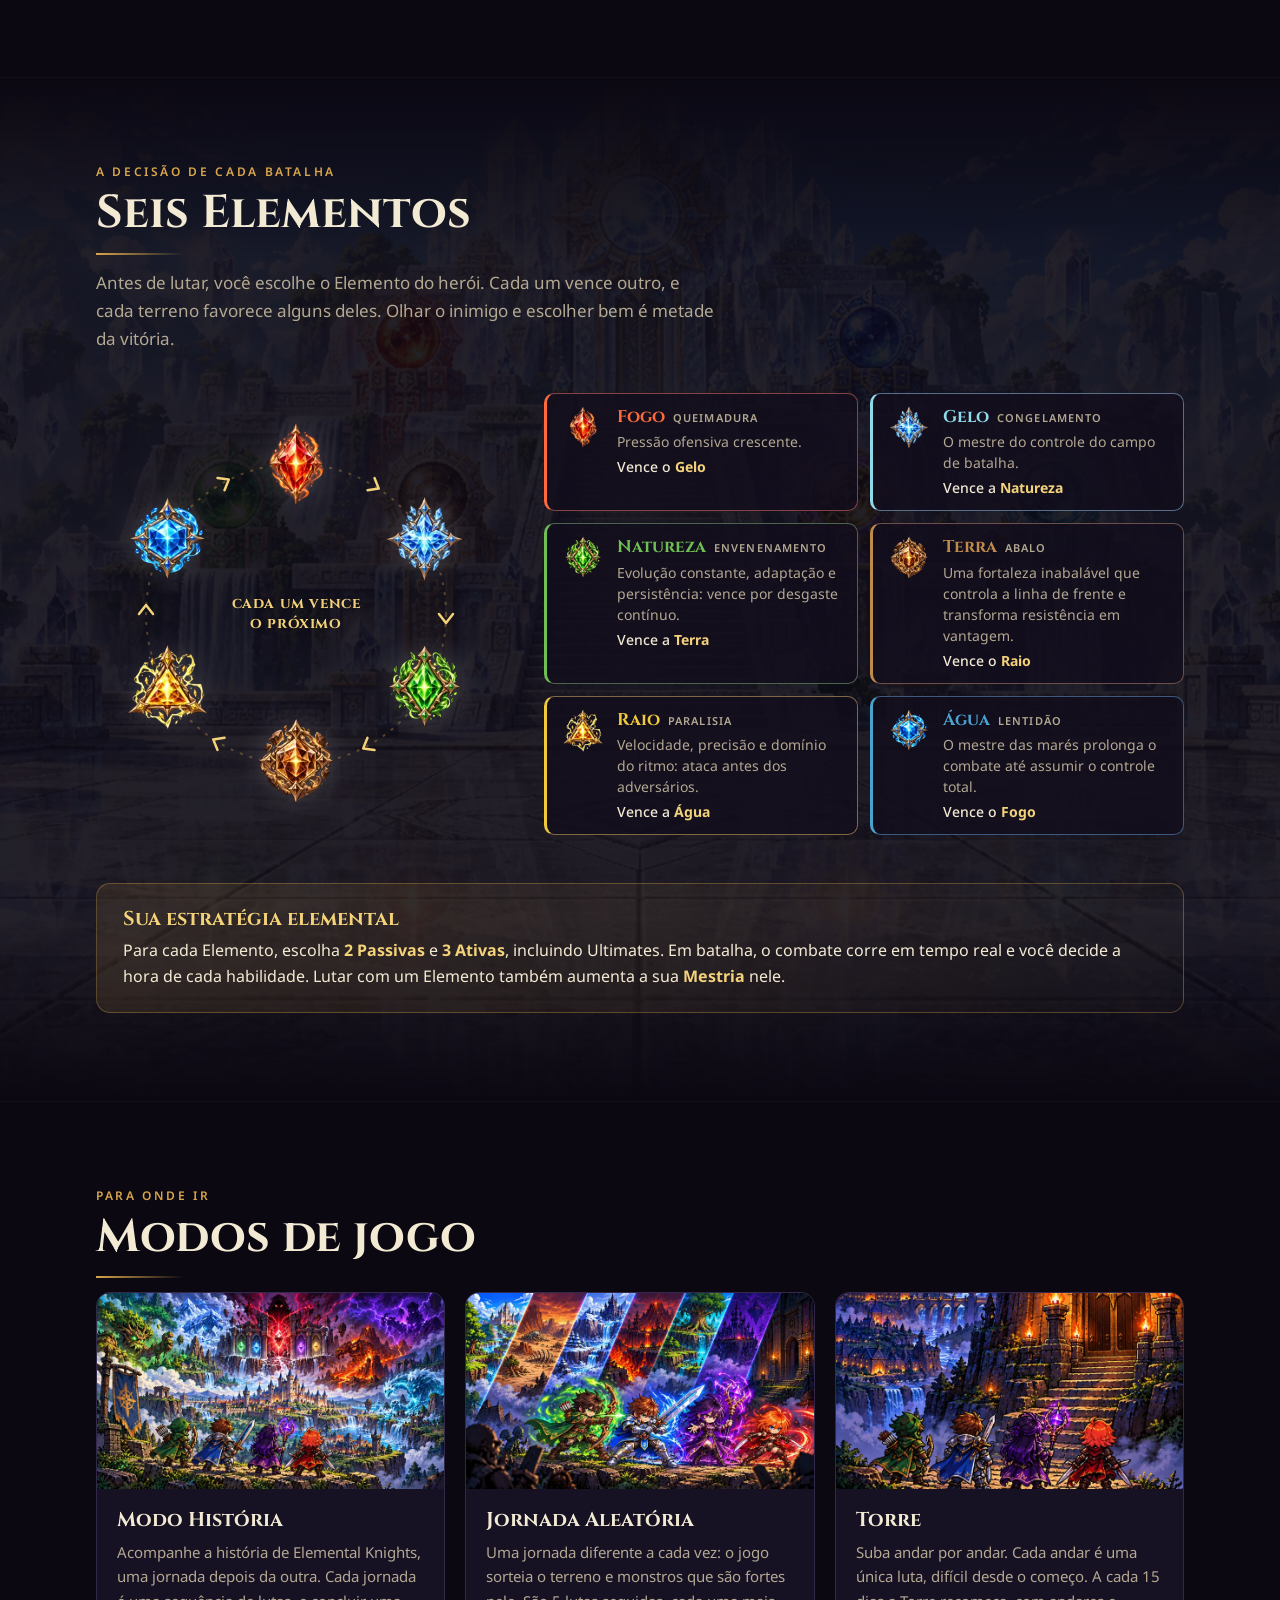
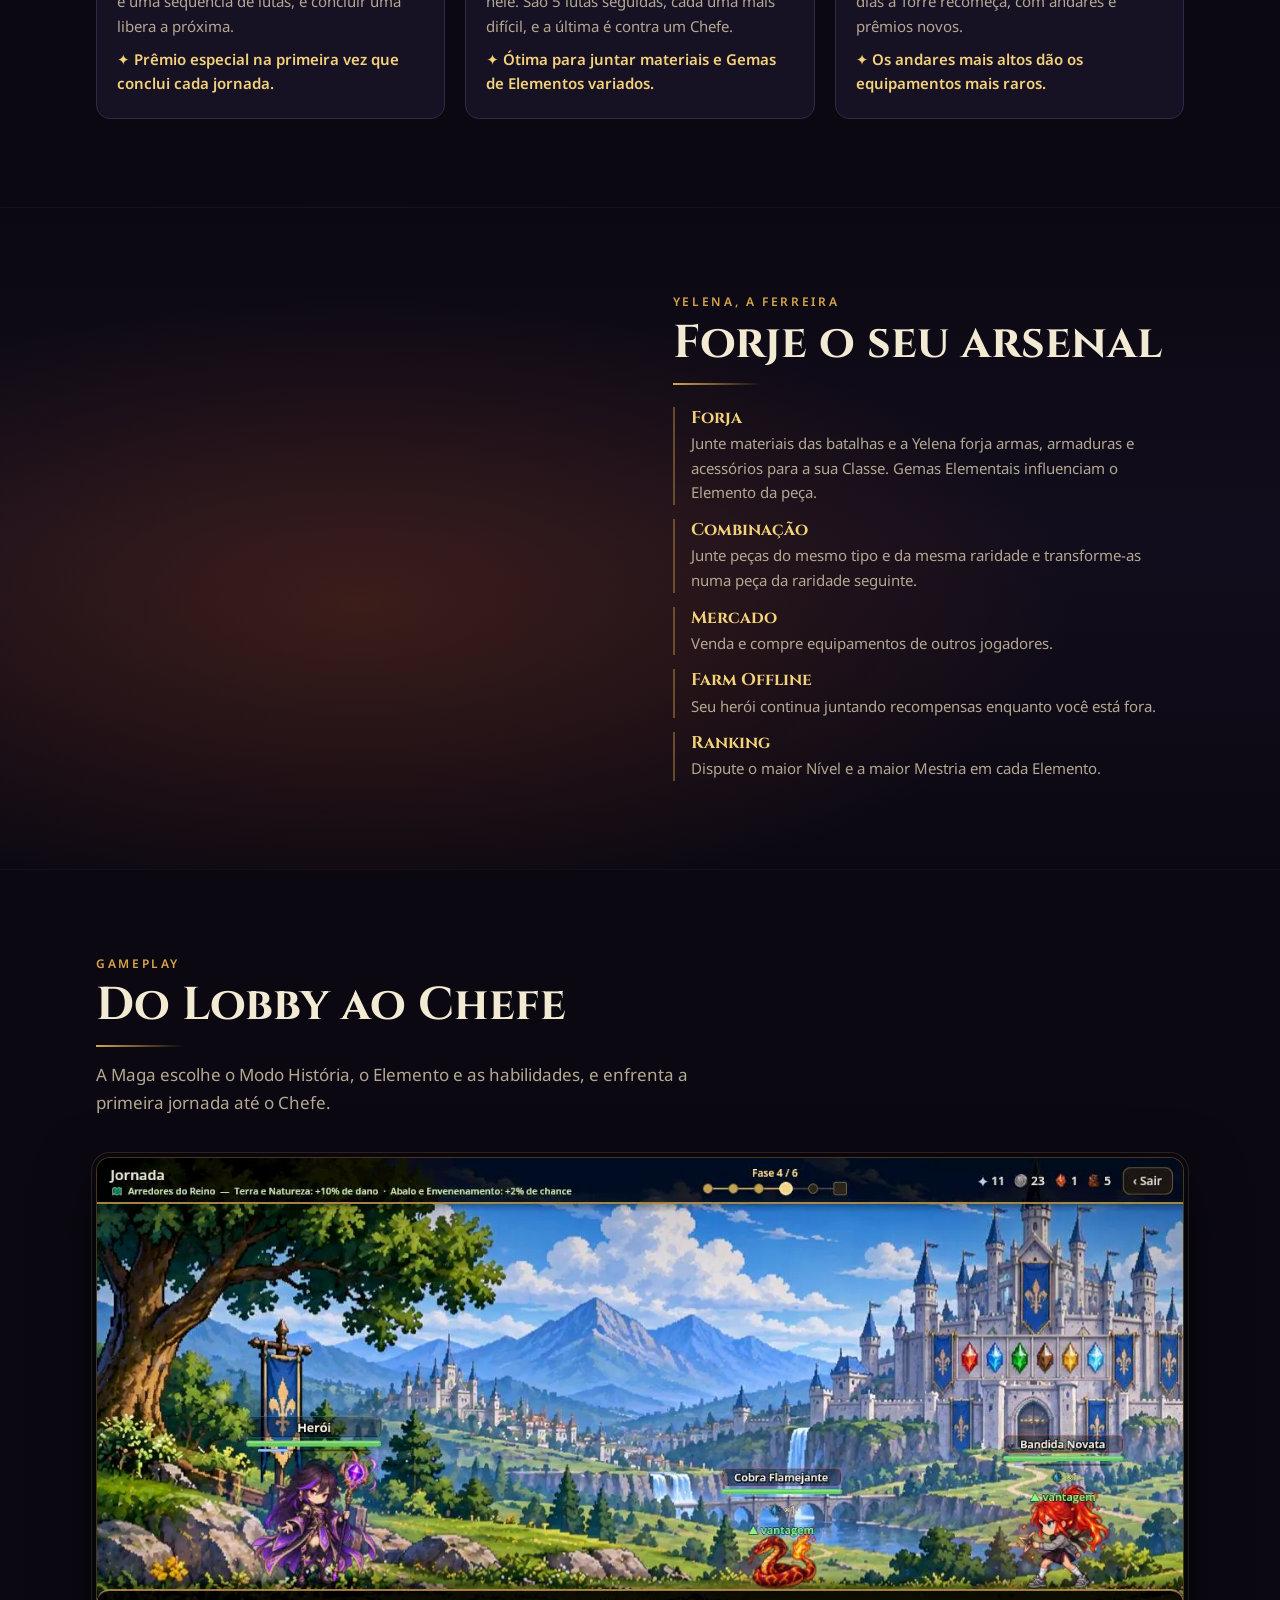
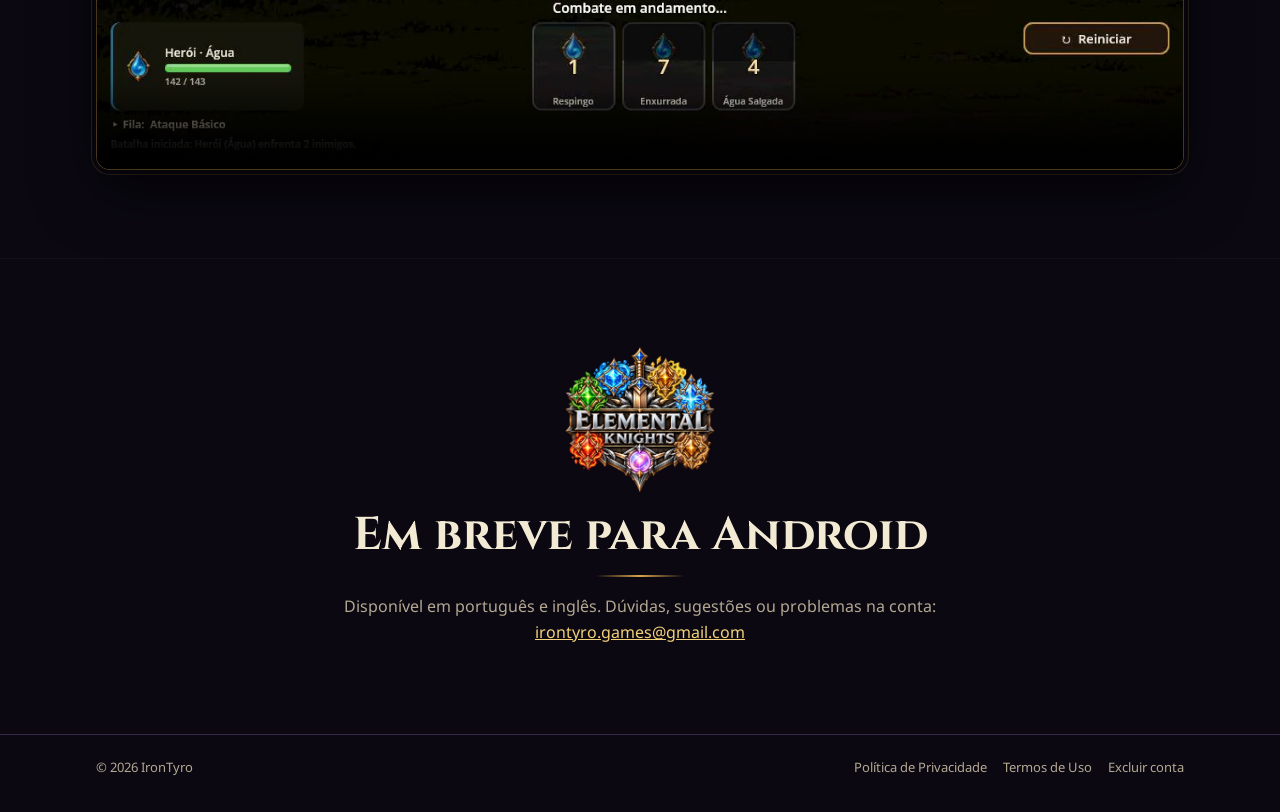
==== commit 28623874: "Estratégia elemental: texto ocupa a largura toda do quadro Pedido do usuário: o texto parava no meio" ====
--- a/elemental-knights/index.html
+++ b/elemental-knights/index.html
@@ -13,7 +13,7 @@
 <link rel="preconnect" href="https://fonts.googleapis.com">
 <link rel="preconnect" href="https://fonts.gstatic.com" crossorigin>
 <link rel="stylesheet" href="https://fonts.googleapis.com/css2?family=Cinzel:wght@600;700;900&family=Noto+Sans:wght@400;500;600;700&display=swap">
-<link rel="stylesheet" href="ek.css">
+<link rel="stylesheet" href="ek.css?v=3">
 </head>
 <body>
 
--- a/elemental-knights/ek.css
+++ b/elemental-knights/ek.css
@@ -174,7 +174,7 @@
   border: 1px solid #d8a54b55;
 }
 .strategy h3 { color: var(--gold-hi); margin-bottom: 6px; }
-.strategy p { margin: 0; color: var(--ink); max-width: 80ch; }
+.strategy p { margin: 0; color: var(--ink); }
 .strategy b { color: var(--gold-hi); }
 
 /* --- modos */
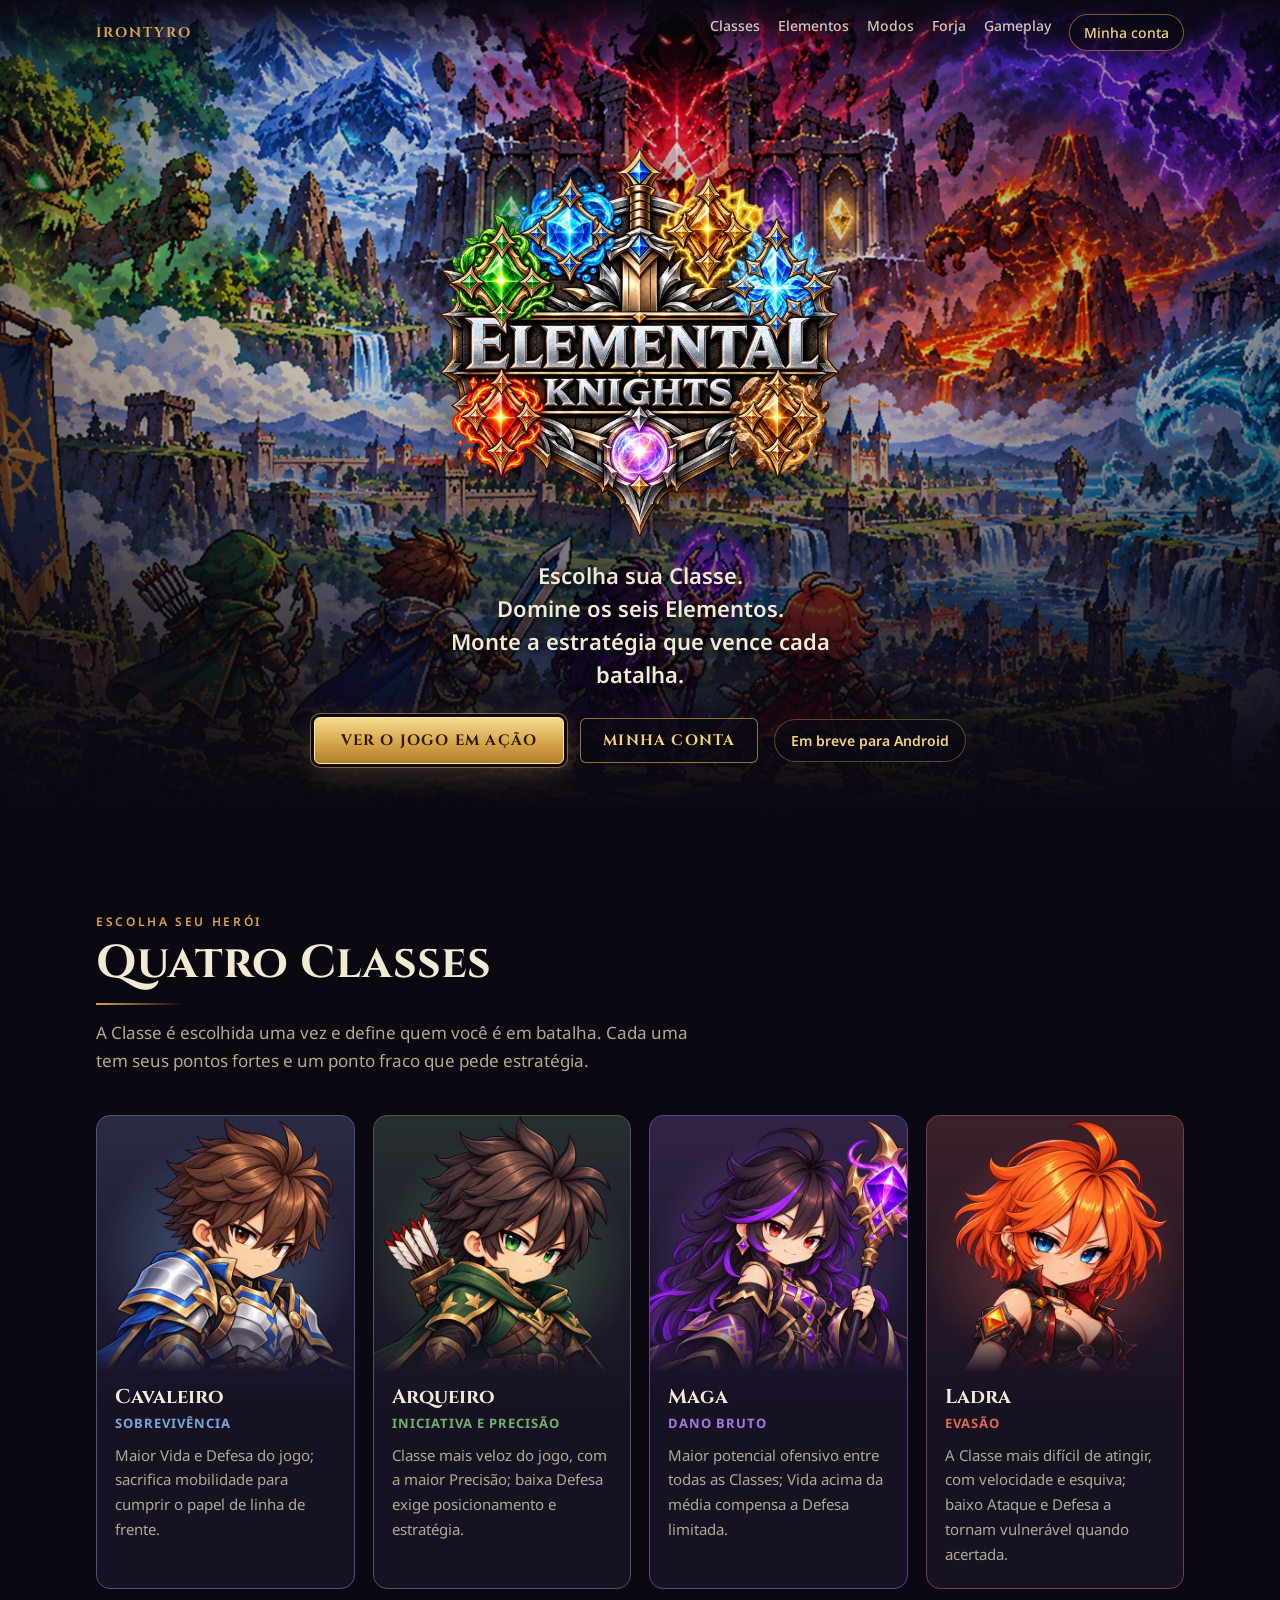
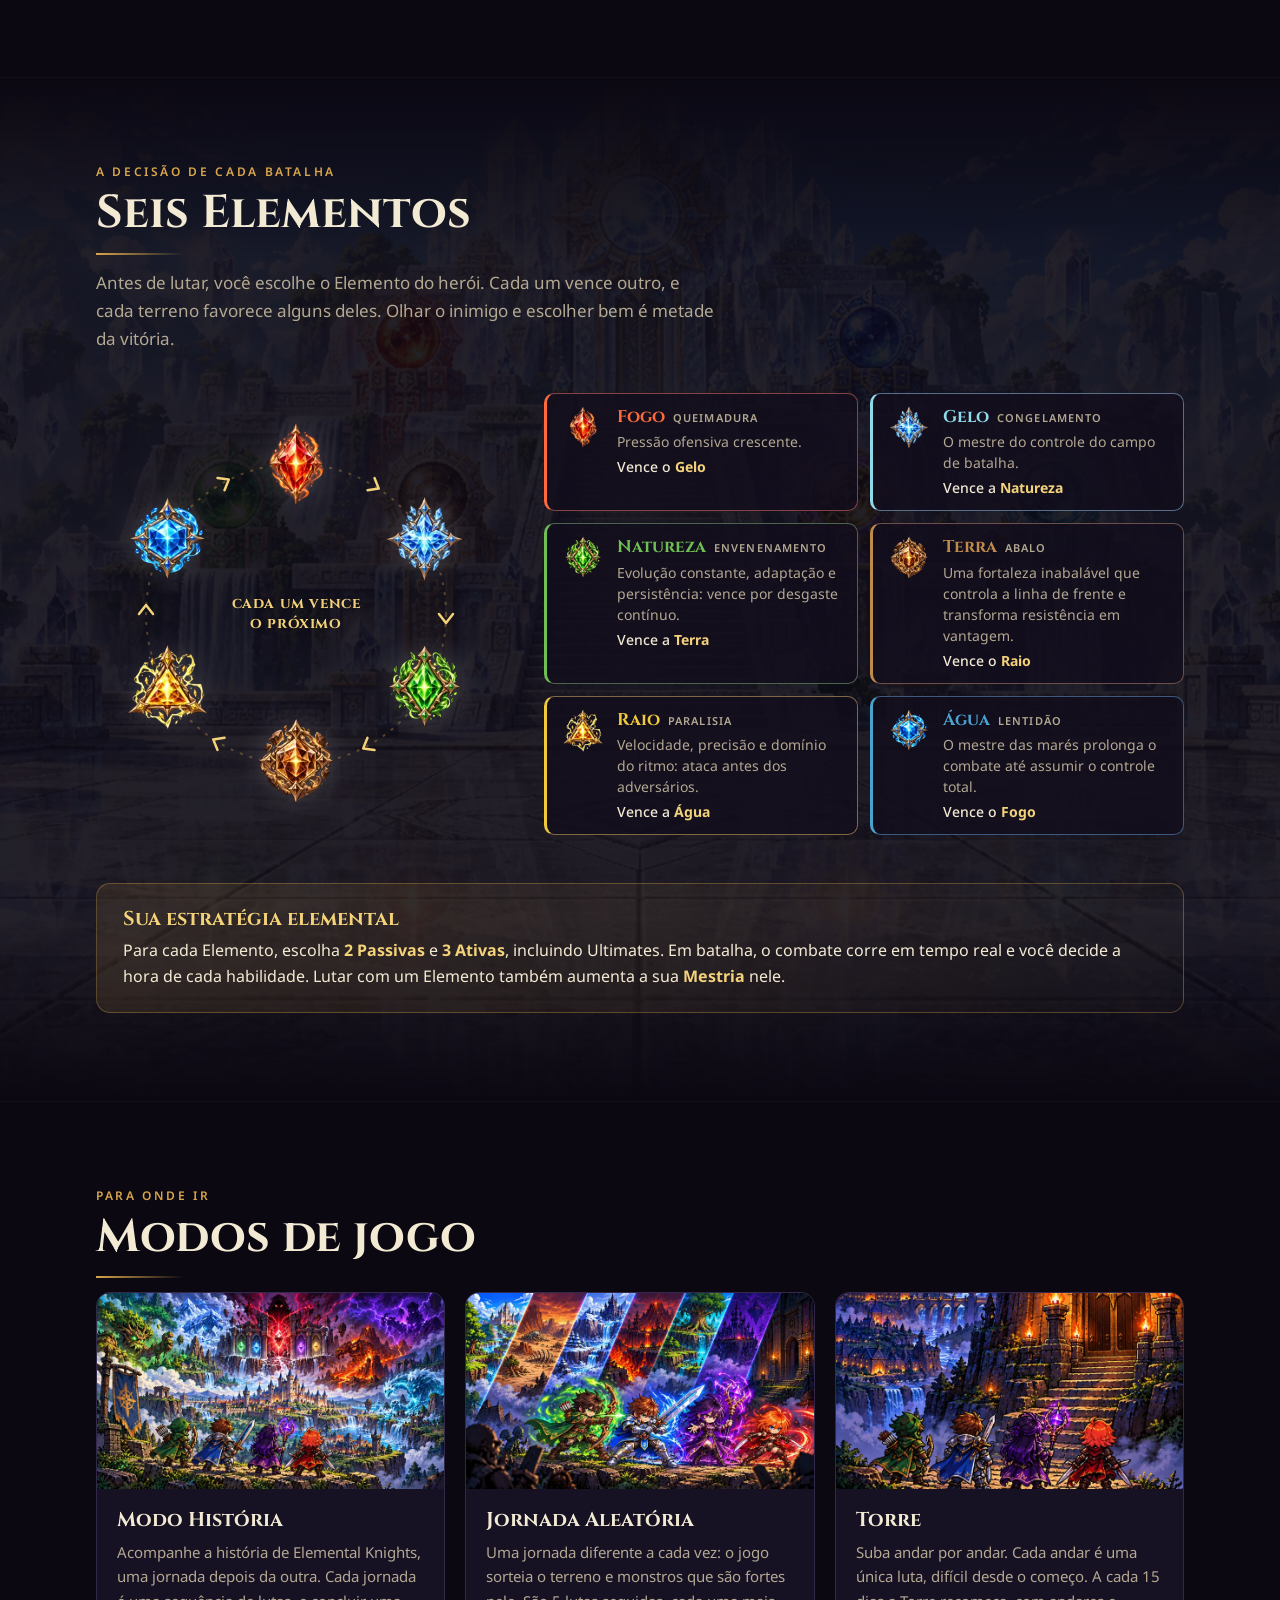
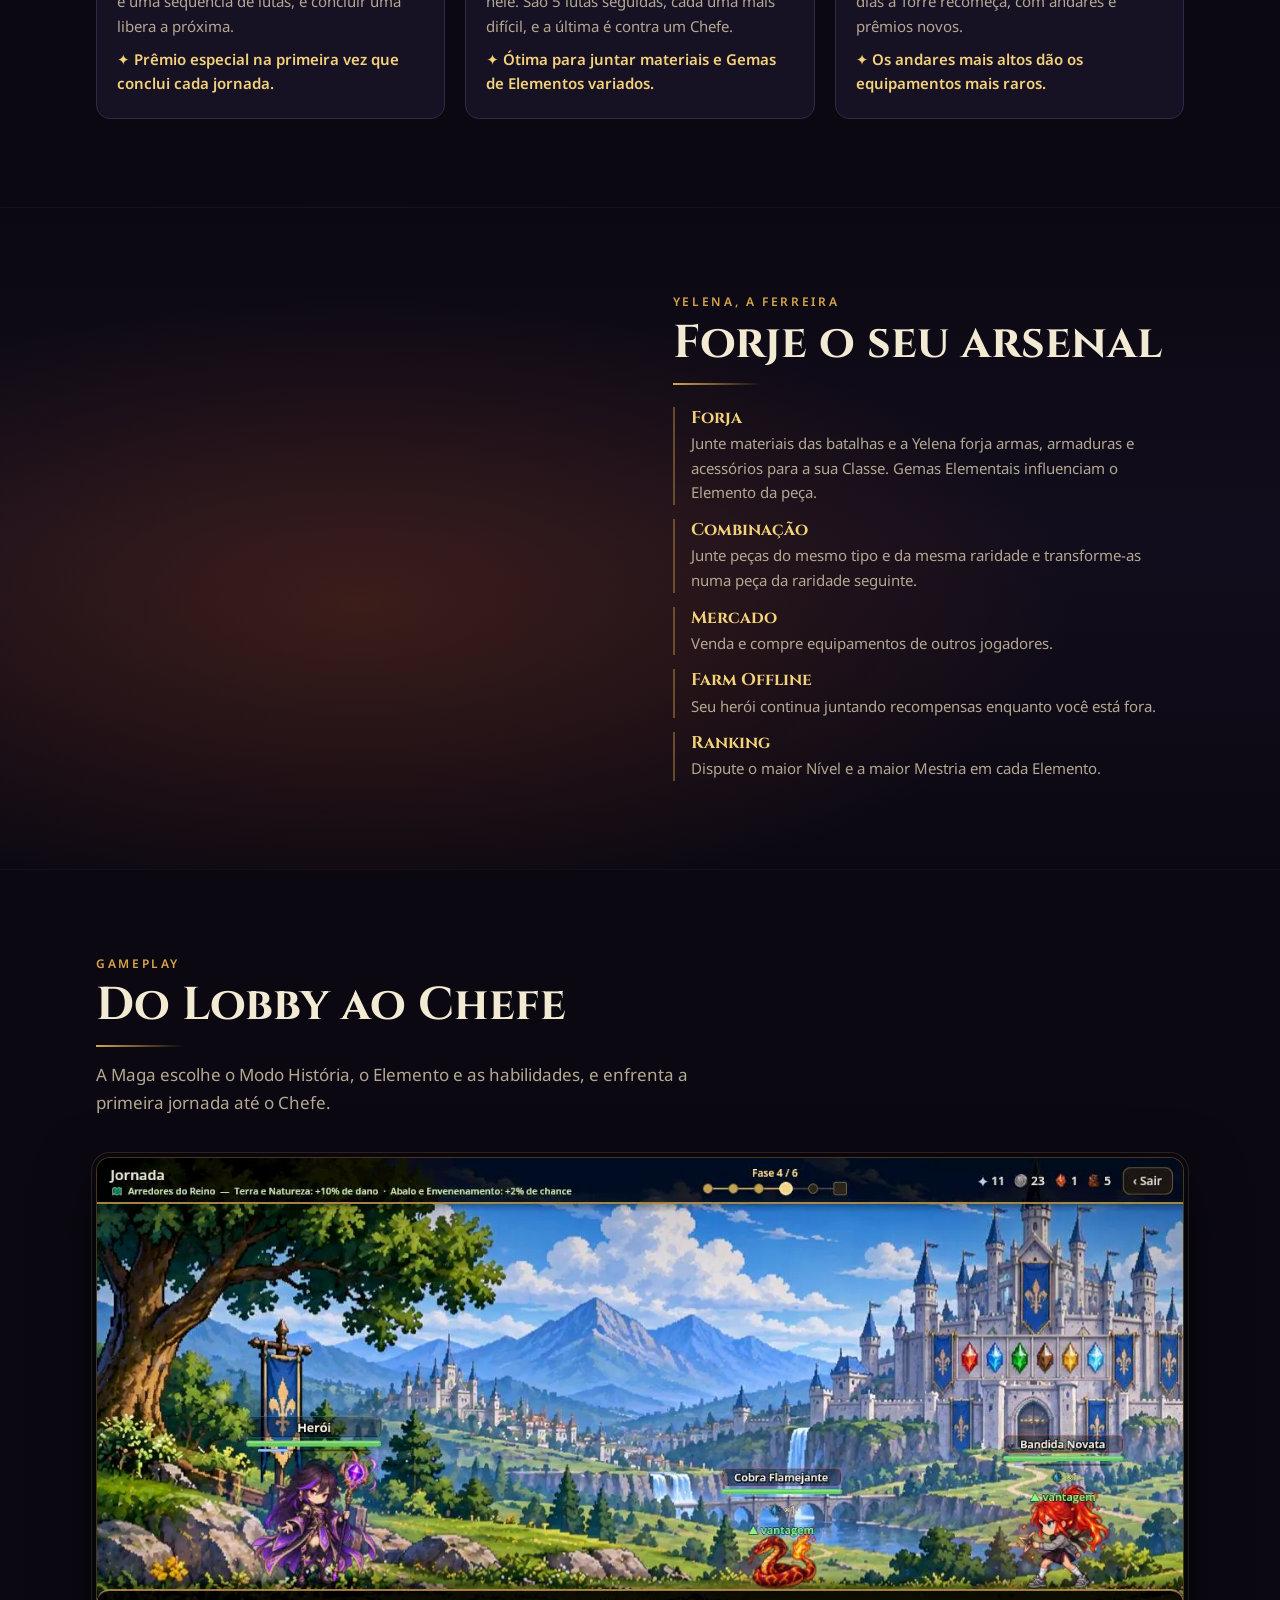
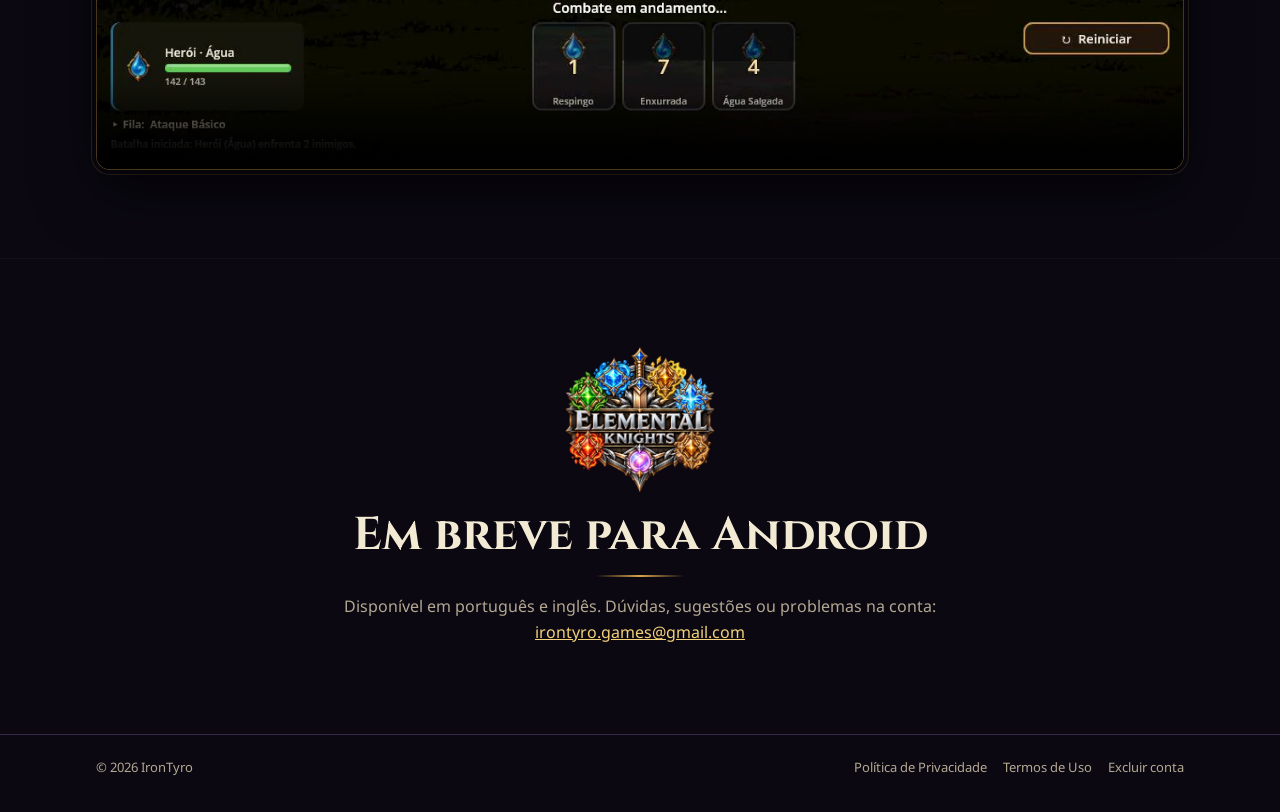
==== commit 88adb19d: "Site: link para Minha conta no menu e no topo da página A página Minha conta estava no ar, mas sem n" ====
--- a/elemental-knights/index.html
+++ b/elemental-knights/index.html
@@ -13,7 +13,7 @@
 <link rel="preconnect" href="https://fonts.googleapis.com">
 <link rel="preconnect" href="https://fonts.gstatic.com" crossorigin>
 <link rel="stylesheet" href="https://fonts.googleapis.com/css2?family=Cinzel:wght@600;700;900&family=Noto+Sans:wght@400;500;600;700&display=swap">
-<link rel="stylesheet" href="ek.css?v=3">
+<link rel="stylesheet" href="ek.css?v=4">
 </head>
 <body>
 
@@ -26,6 +26,7 @@
       <a href="#modos">Modos</a>
       <a href="#forja">Forja</a>
       <a href="#gameplay">Gameplay</a>
+      <a class="nav-acct" href="conta/">Minha conta</a>
     </nav>
   </div>
 </header>
@@ -38,6 +39,7 @@
     <p class="tagline">Escolha sua Classe. Domine os seis Elementos.<br>Monte a estratégia que vence cada batalha.</p>
     <div class="cta-row">
       <a class="cta" href="#gameplay">Ver o jogo em ação</a>
+      <a class="cta-ghost" href="conta/">Minha conta</a>
       <span class="soon">Em breve para Android</span>
     </div>
   </div>
--- a/elemental-knights/ek.css
+++ b/elemental-knights/ek.css
@@ -38,7 +38,13 @@
 .topbar nav { display: flex; gap: 18px; margin-left: auto; flex-wrap: wrap; }
 .topbar nav a { color: var(--ink); text-decoration: none; font-size: 14px; font-weight: 500; opacity: .85; }
 .topbar nav a:hover, .topbar nav a:focus-visible { color: var(--gold-hi); opacity: 1; }
-@media (max-width: 640px) { .topbar nav { display: none; } }
+/* "Minha conta" fica sempre à vista (no celular, só ele) */
+.topbar nav a.nav-acct {
+  color: var(--gold-hi); opacity: 1; border: 1px solid #d8a54b88; border-radius: 999px;
+  padding: 6px 14px; background: #0b0812aa;
+}
+.topbar nav a.nav-acct:hover, .topbar nav a.nav-acct:focus-visible { border-color: var(--gold-hi); }
+@media (max-width: 640px) { .topbar nav a:not(.nav-acct) { display: none; } }
 
 /* --- herói */
 .hero { position: relative; min-height: min(92vh, 900px); display: grid; align-items: end; overflow: hidden; }
@@ -71,6 +77,12 @@
   box-shadow: 0 0 0 3px #0b0812, 0 0 0 4px #d8a54b88, 0 8px 28px #d8a54b44;
 }
 .cta:hover, .cta:focus-visible { filter: brightness(1.08); }
+.cta-ghost {
+  font: 700 15px/1 var(--display); letter-spacing: .08em; text-transform: uppercase;
+  color: var(--gold-hi); text-decoration: none; border: 1px solid #d8a54baa; border-radius: 6px;
+  padding: 14px 22px; background: #0b0812aa;
+}
+.cta-ghost:hover, .cta-ghost:focus-visible { border-color: var(--gold-hi); background: #1a1328cc; }
 .soon {
   font-size: 14px; font-weight: 600; color: var(--gold-hi);
   border: 1px solid #d8a54b66; border-radius: 999px; padding: 9px 16px; background: #0b0812aa;
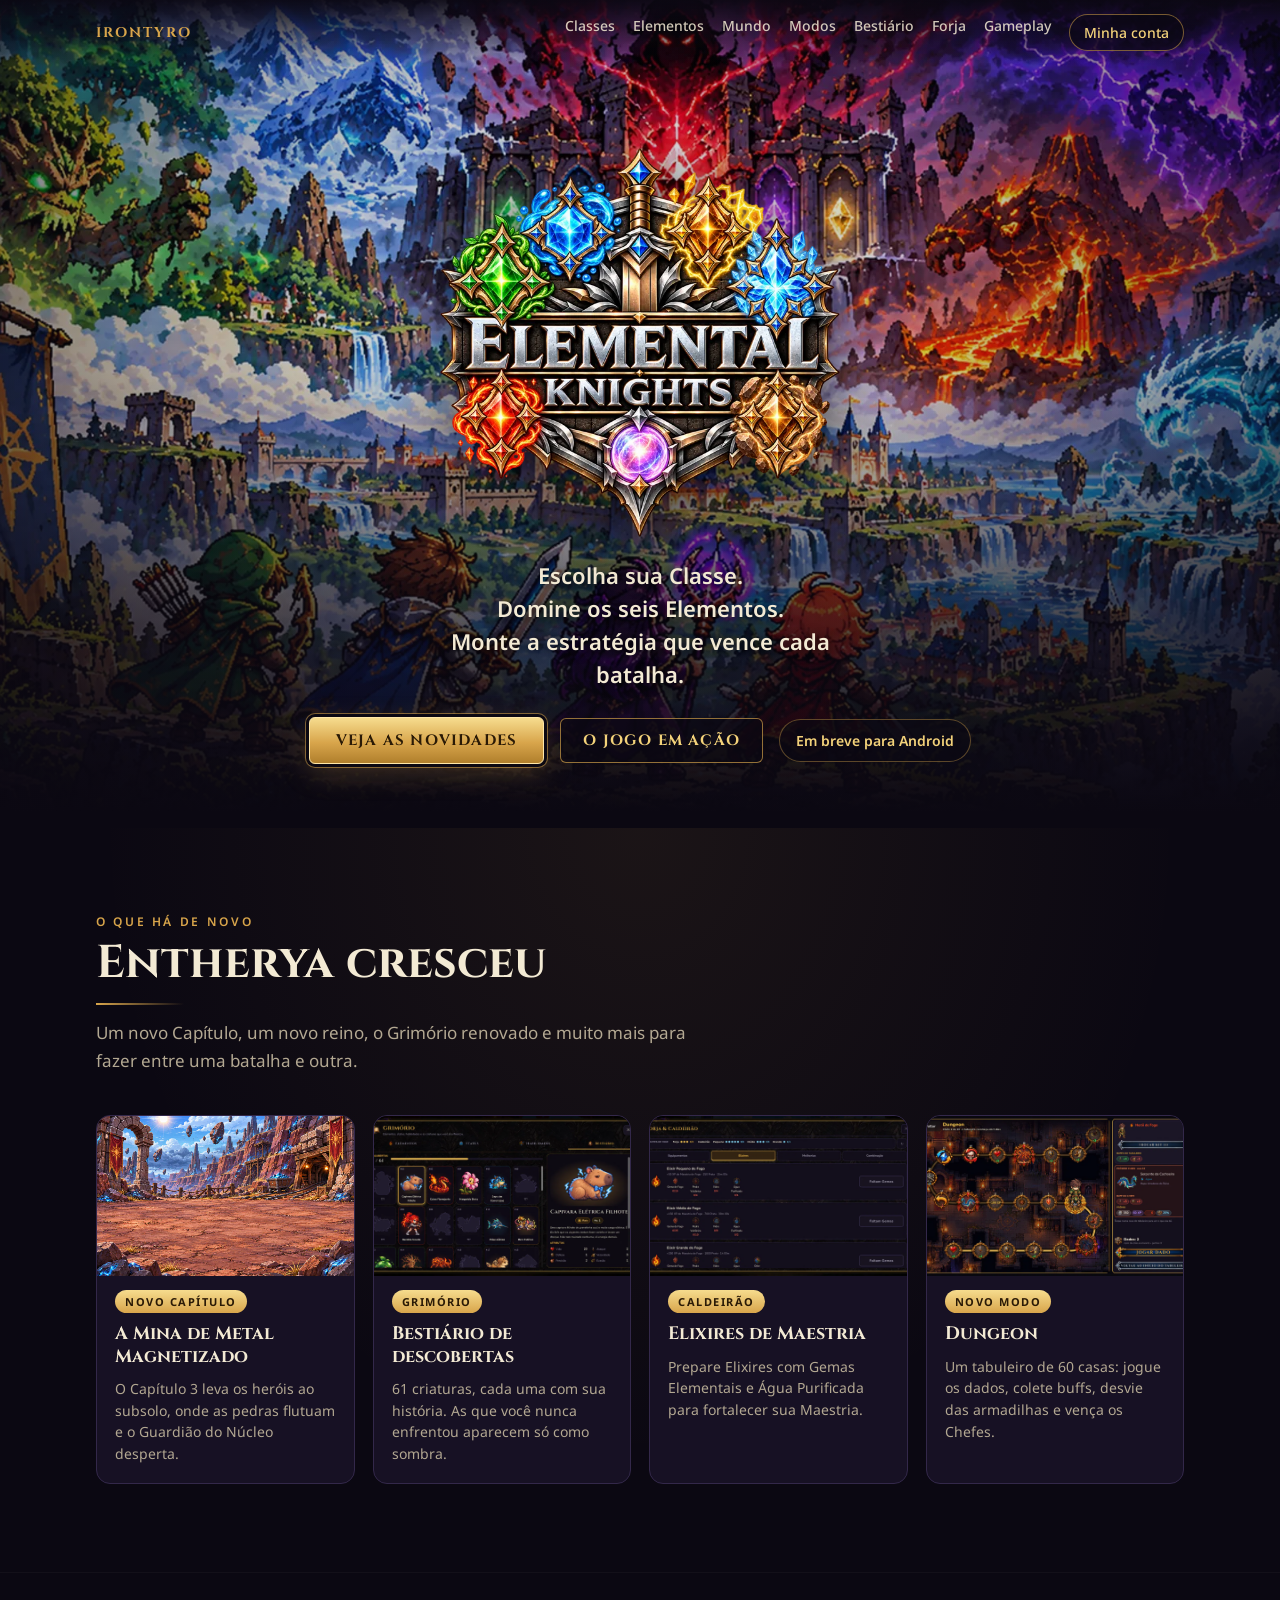
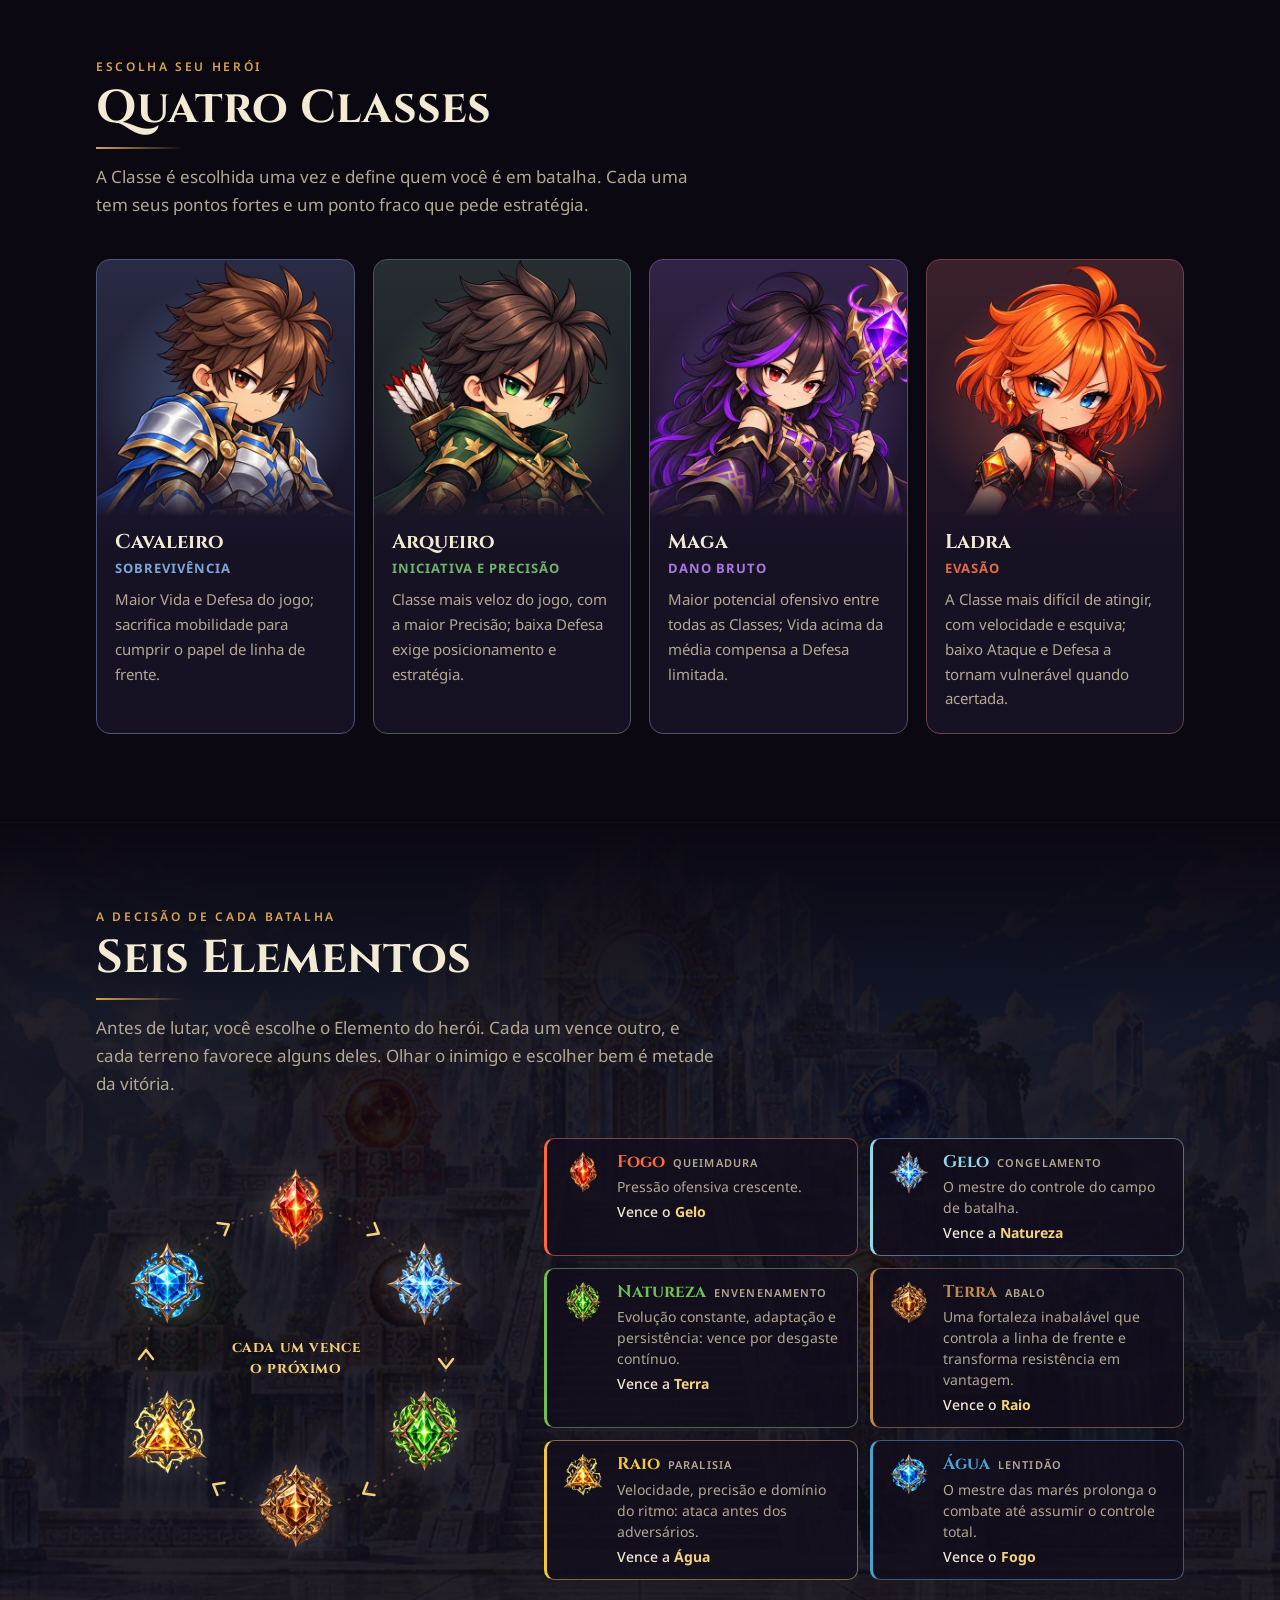
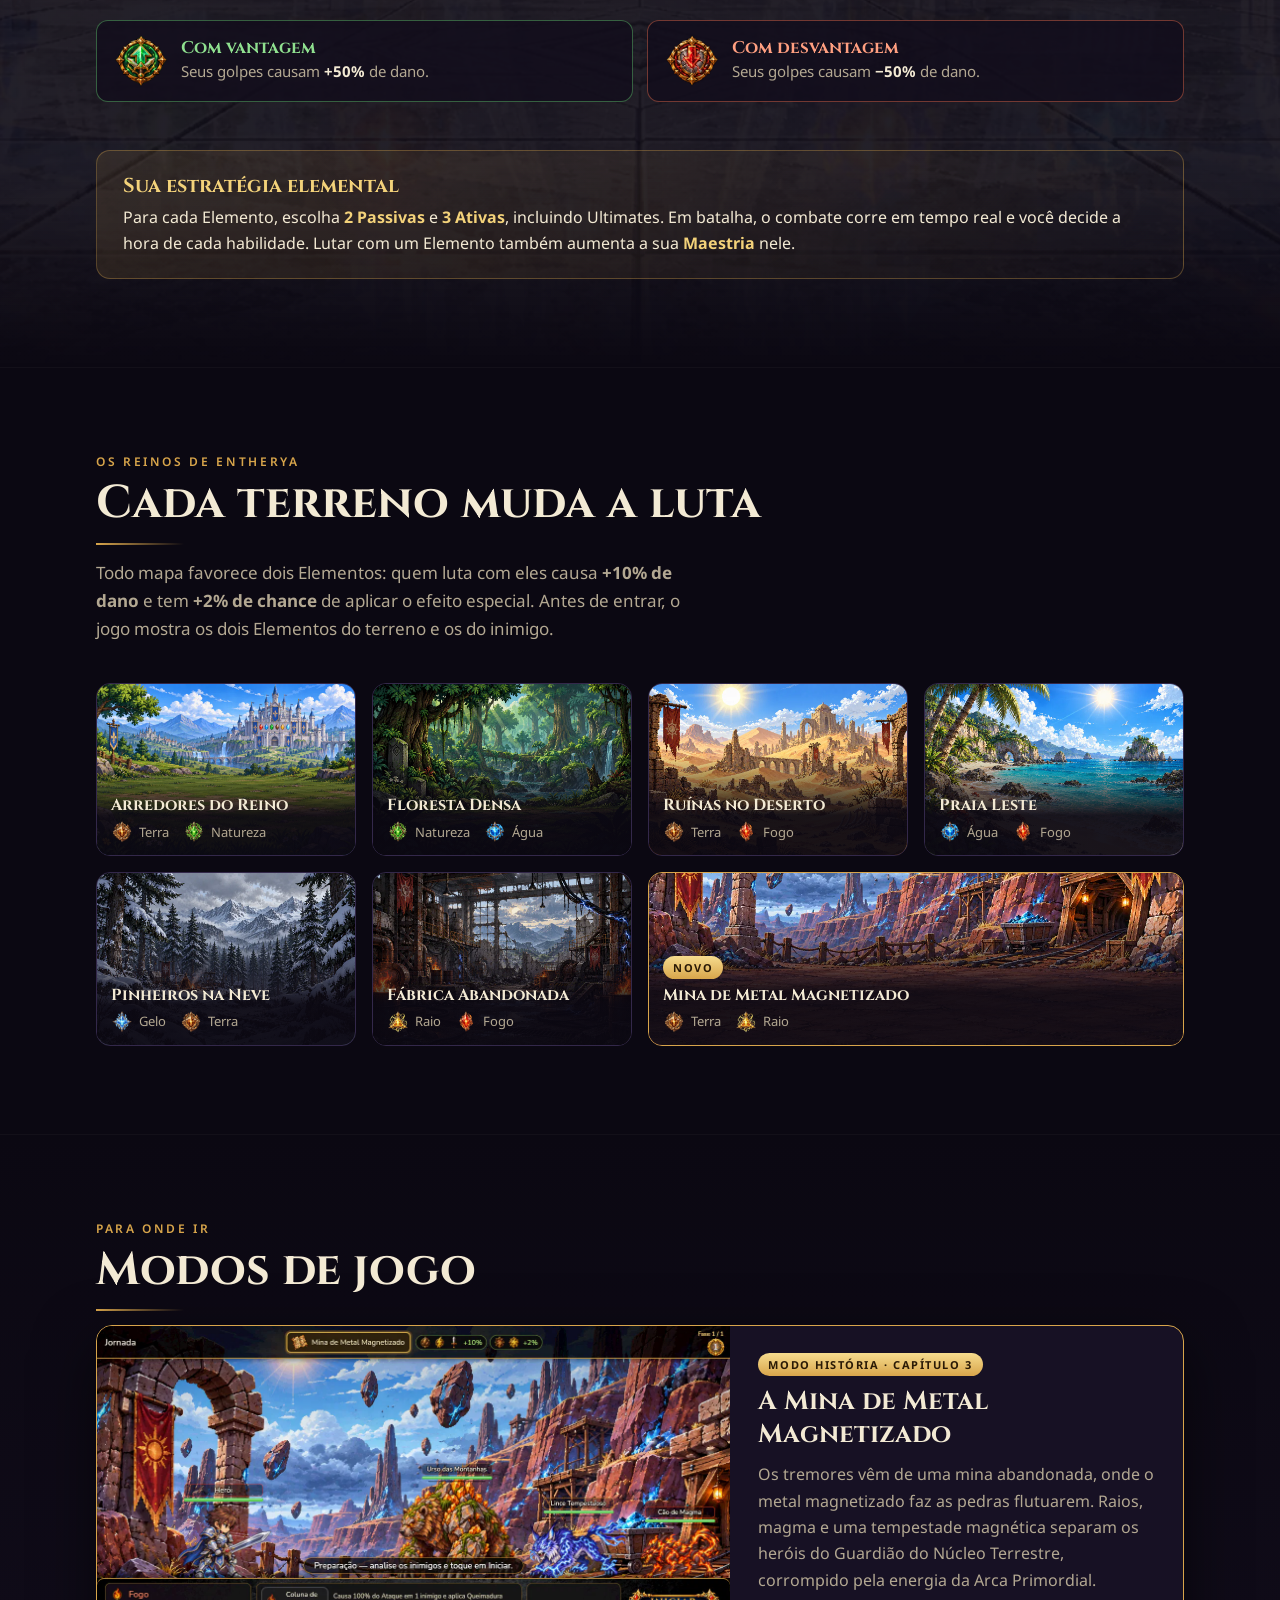
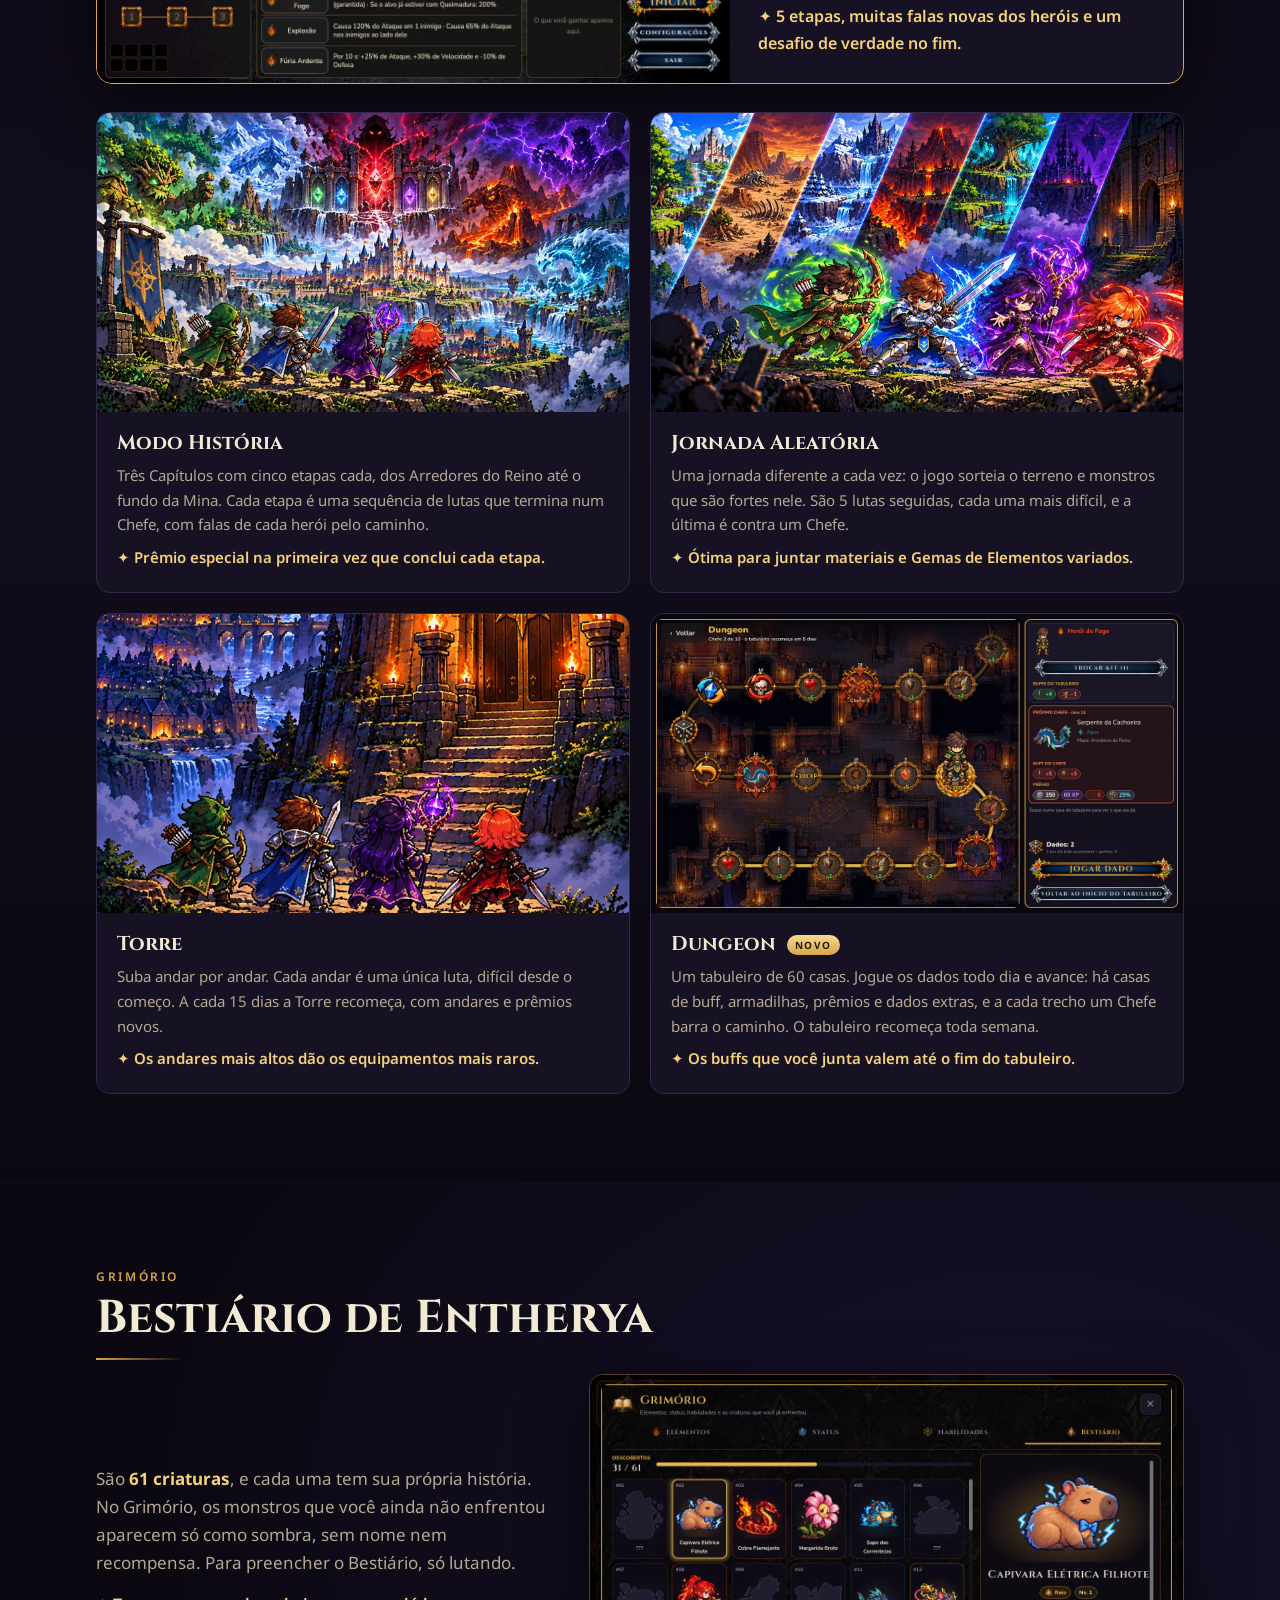
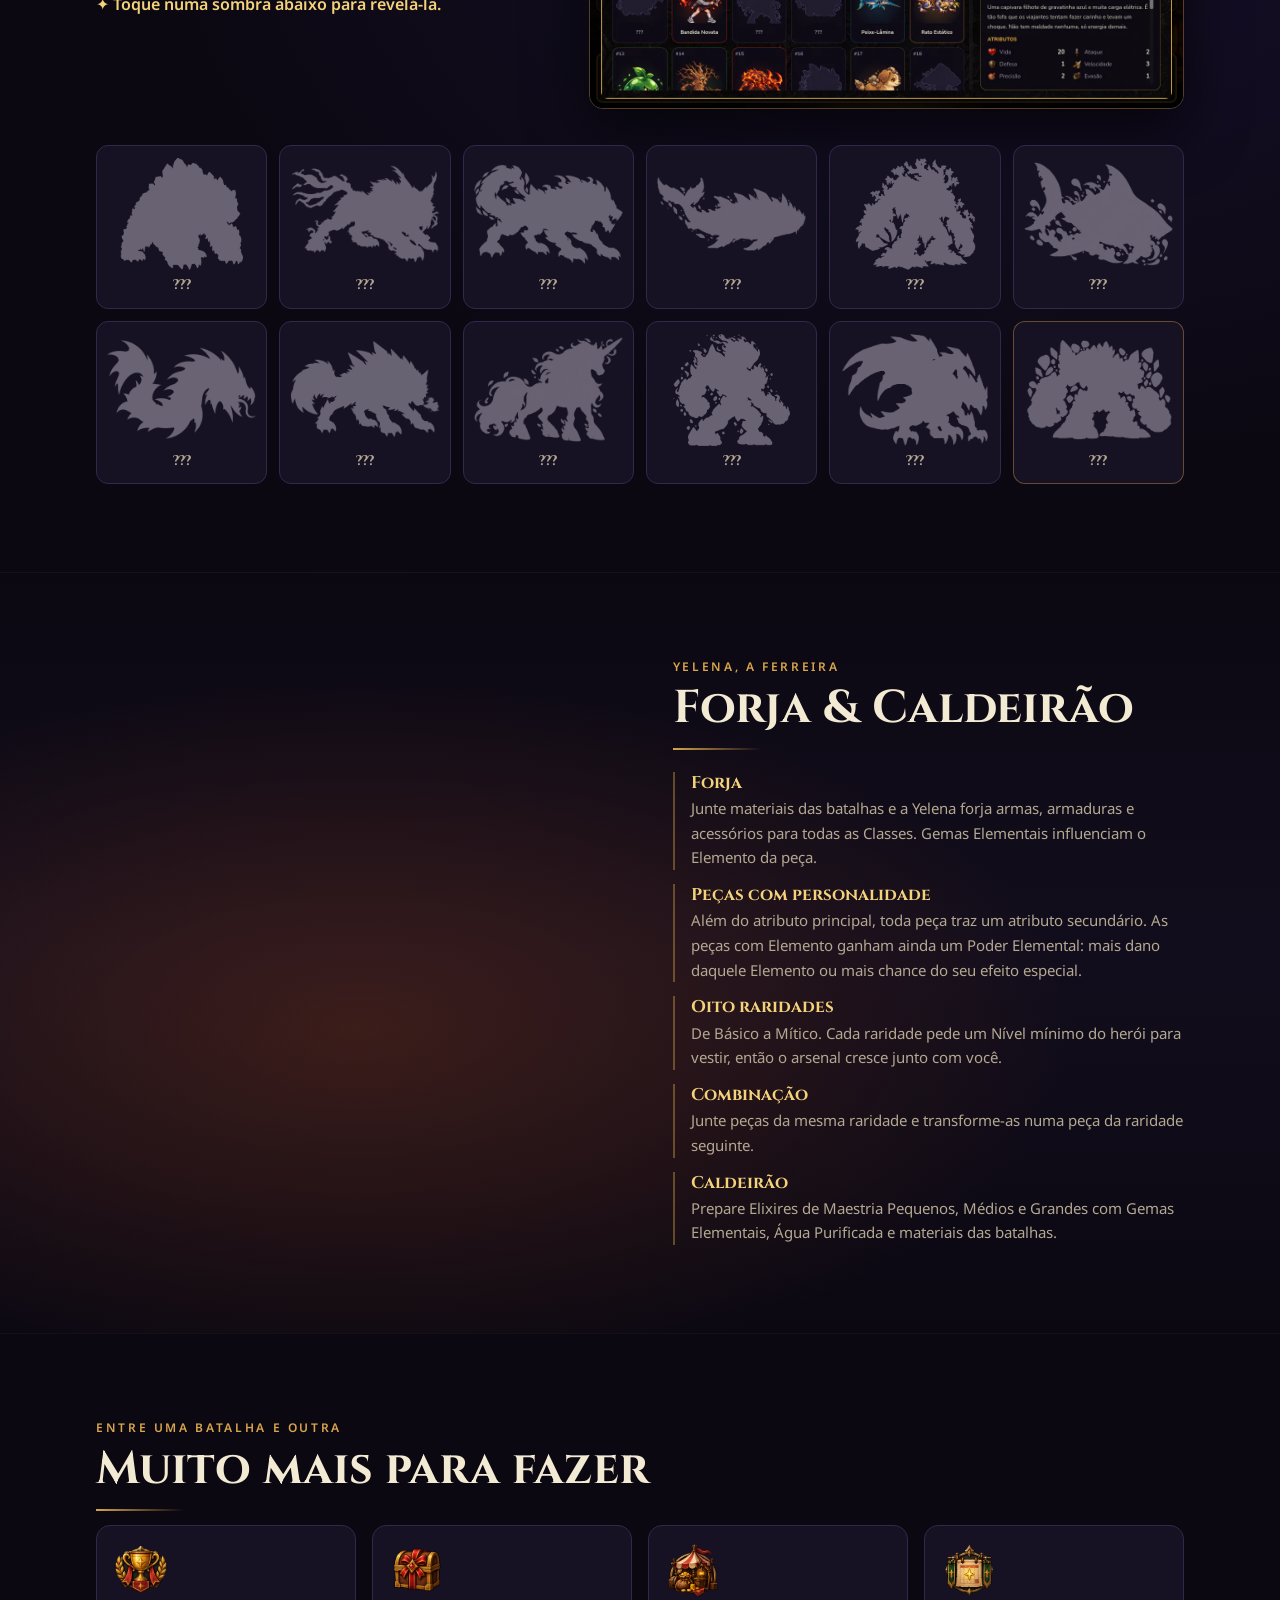
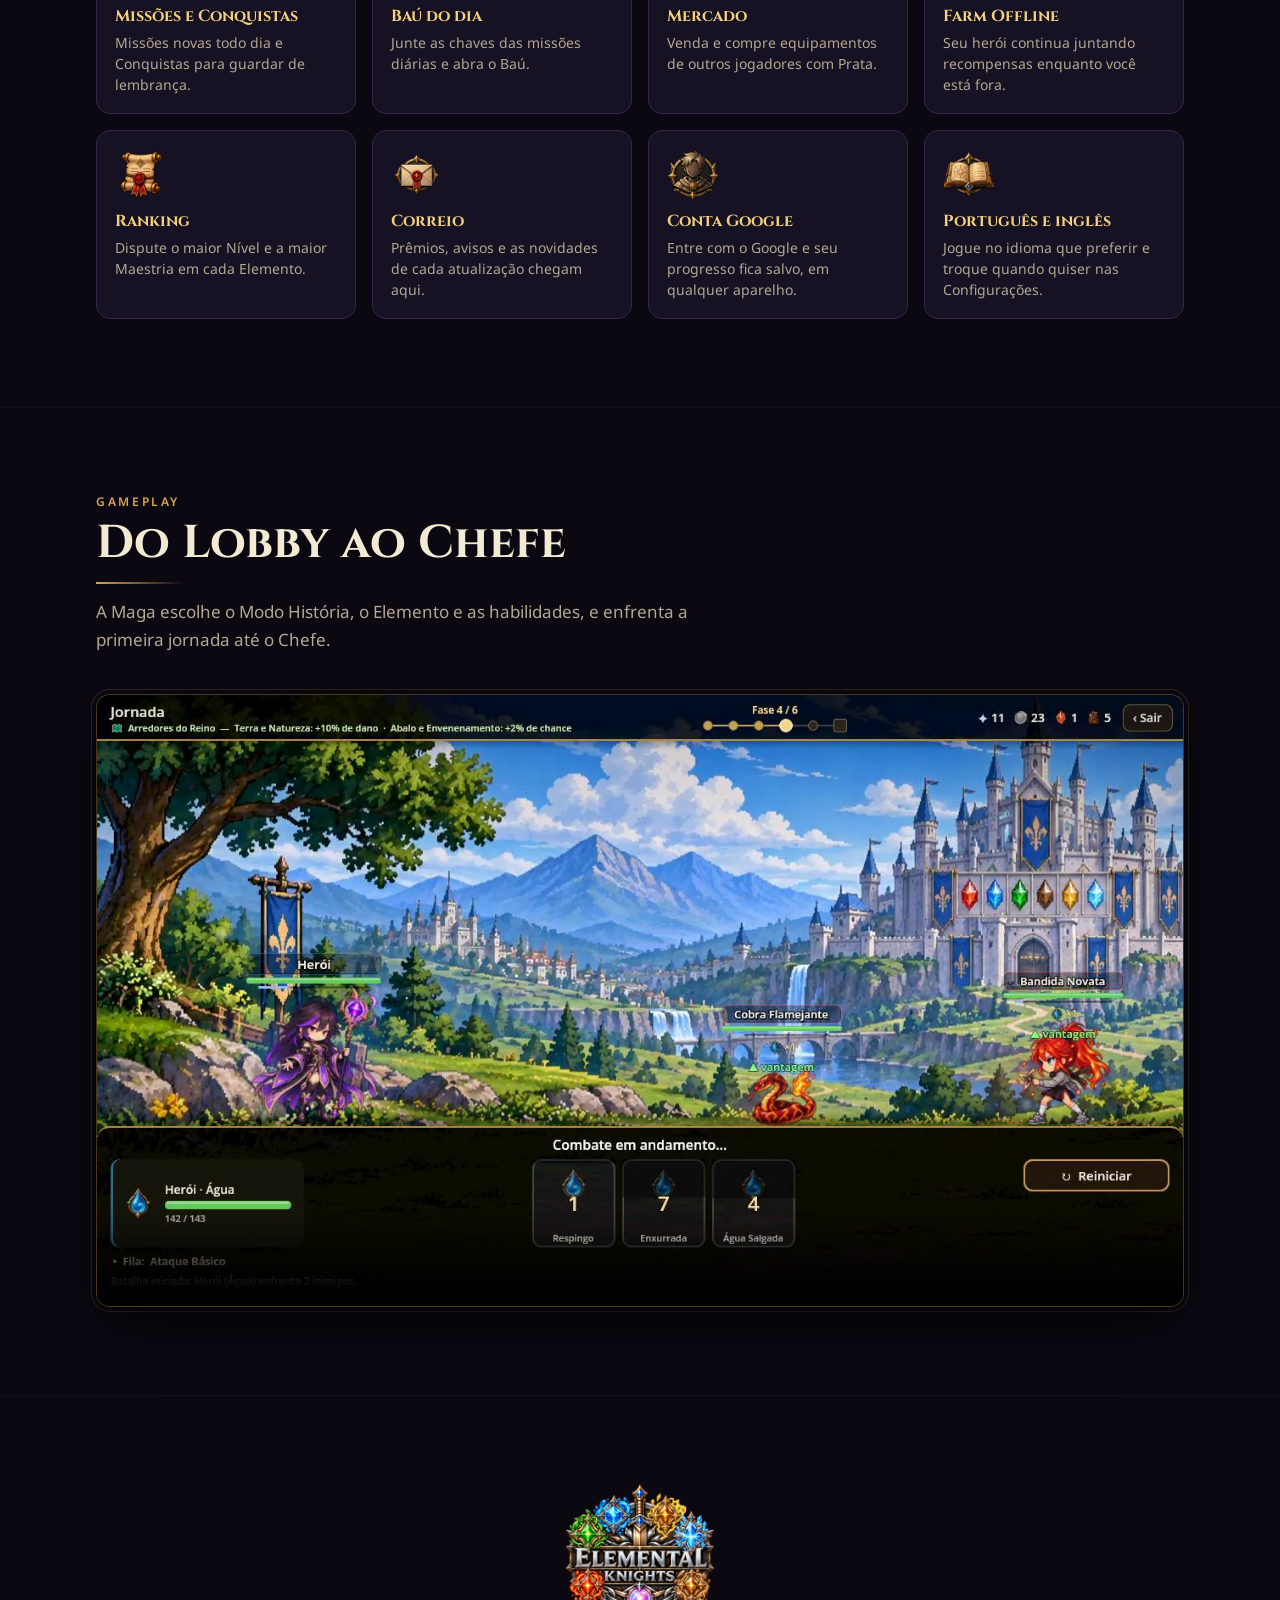
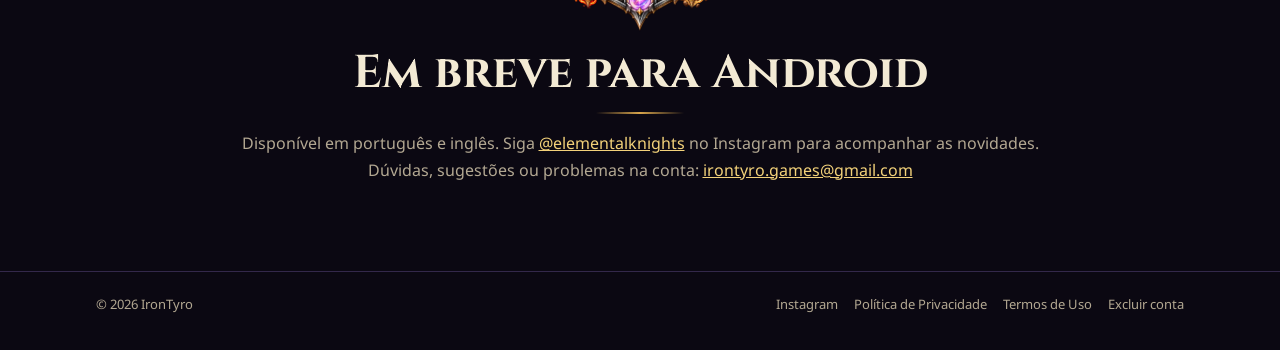
==== commit 986fbcb7: "Site: novidades, reinos de Entherya, Capítulo 3, Dungeon, Bestiário e Forja & Caldeirão - Novidades:" ====
--- a/elemental-knights/index.html
+++ b/elemental-knights/index.html
@@ -4,16 +4,16 @@
 <meta charset="utf-8">
 <meta name="viewport" content="width=device-width, initial-scale=1">
 <title>Elemental Knights</title>
-<meta name="description" content="Elemental Knights — RPG estratégico para Android. Escolha sua Classe, domine os seis Elementos e monte sua estratégia de habilidades. Um jogo da IronTyro.">
+<meta name="description" content="Elemental Knights — RPG estratégico para Android. Escolha sua Classe, domine os seis Elementos, explore os reinos de Entherya e descubra cada criatura do Bestiário. Um jogo da IronTyro.">
 <meta property="og:title" content="Elemental Knights">
-<meta property="og:description" content="Escolha sua Classe, domine os seis Elementos e monte sua estratégia. Um jogo da IronTyro.">
+<meta property="og:description" content="Escolha sua Classe, domine os seis Elementos e explore os reinos de Entherya. Um jogo da IronTyro.">
 <meta property="og:image" content="https://irontyro.github.io/elemental-knights/img/keyart.webp">
 <meta name="theme-color" content="#0b0812">
 <link rel="icon" type="image/png" href="img/favicon.png">
 <link rel="preconnect" href="https://fonts.googleapis.com">
 <link rel="preconnect" href="https://fonts.gstatic.com" crossorigin>
 <link rel="stylesheet" href="https://fonts.googleapis.com/css2?family=Cinzel:wght@600;700;900&family=Noto+Sans:wght@400;500;600;700&display=swap">
-<link rel="stylesheet" href="ek.css?v=4">
+<link rel="stylesheet" href="ek.css?v=5">
 </head>
 <body>
 
@@ -23,7 +23,9 @@
     <nav aria-label="Seções">
       <a href="#classes">Classes</a>
       <a href="#elementos">Elementos</a>
+      <a href="#mundo">Mundo</a>
       <a href="#modos">Modos</a>
+      <a href="#bestiario">Bestiário</a>
       <a href="#forja">Forja</a>
       <a href="#gameplay">Gameplay</a>
       <a class="nav-acct" href="conta/">Minha conta</a>
@@ -38,14 +40,48 @@
     <img class="logo" src="img/logo.webp" width="640" height="629" alt="Elemental Knights">
     <p class="tagline">Escolha sua Classe. Domine os seis Elementos.<br>Monte a estratégia que vence cada batalha.</p>
     <div class="cta-row">
-      <a class="cta" href="#gameplay">Ver o jogo em ação</a>
-      <a class="cta-ghost" href="conta/">Minha conta</a>
+      <a class="cta" href="#novidades">Veja as novidades</a>
+      <a class="cta-ghost" href="#gameplay">O jogo em ação</a>
       <span class="soon">Em breve para Android</span>
     </div>
   </div>
 </section>
 
 <main>
+
+  <section id="novidades" class="band band-news">
+    <div class="wrap">
+      <p class="eyebrow">O que há de novo</p>
+      <h2>Entherya cresceu</h2>
+      <p class="intro">Um novo Capítulo, um novo reino, o Grimório renovado e muito mais para fazer entre uma batalha e outra.</p>
+      <div class="news">
+        <a class="news-card" href="#capitulo3">
+          <img src="img/mapa_minametalmagnetizado.webp" alt="" loading="lazy">
+          <span class="tag">Novo capítulo</span>
+          <h3>A Mina de Metal Magnetizado</h3>
+          <p>O Capítulo 3 leva os heróis ao subsolo, onde as pedras flutuam e o Guardião do Núcleo desperta.</p>
+        </a>
+        <a class="news-card" href="#bestiario">
+          <img src="img/tela_best_grimorio.webp" alt="" loading="lazy">
+          <span class="tag">Grimório</span>
+          <h3>Bestiário de descobertas</h3>
+          <p>61 criaturas, cada uma com sua história. As que você nunca enfrentou aparecem só como sombra.</p>
+        </a>
+        <a class="news-card" href="#forja">
+          <img src="img/tela_elix_forja.webp" alt="" loading="lazy">
+          <span class="tag">Caldeirão</span>
+          <h3>Elixires de Maestria</h3>
+          <p>Prepare Elixires com Gemas Elementais e Água Purificada para fortalecer sua Maestria.</p>
+        </a>
+        <a class="news-card" href="#modos">
+          <img src="img/tela_dungeon_board.webp" alt="" loading="lazy">
+          <span class="tag">Novo modo</span>
+          <h3>Dungeon</h3>
+          <p>Um tabuleiro de 60 casas: jogue os dados, colete buffs, desvie das armadilhas e vença os Chefes.</p>
+        </a>
+      </div>
+    </div>
+  </section>
 
   <section id="classes" class="band">
     <div class="wrap">
@@ -119,24 +155,57 @@
         </ul>
       </div>
 
+      <div class="matchup">
+        <div class="mu mu-up"><img src="img/icone_ui_vantagem.webp" alt=""><p><b>Com vantagem</b>Seus golpes causam <strong>+50%</strong> de dano.</p></div>
+        <div class="mu mu-down"><img src="img/icone_ui_desvantagem.webp" alt=""><p><b>Com desvantagem</b>Seus golpes causam <strong>−50%</strong> de dano.</p></div>
+      </div>
+
       <div class="strategy">
         <h3>Sua estratégia elemental</h3>
-        <p>Para cada Elemento, escolha <b>2 Passivas</b> e <b>3 Ativas</b>, incluindo Ultimates. Em batalha, o combate corre em tempo real e você decide a hora de cada habilidade. Lutar com um Elemento também aumenta a sua <b>Mestria</b> nele.</p>
-      </div>
-    </div>
-  </section>
-
-  <section id="modos" class="band">
+        <p>Para cada Elemento, escolha <b>2 Passivas</b> e <b>3 Ativas</b>, incluindo Ultimates. Em batalha, o combate corre em tempo real e você decide a hora de cada habilidade. Lutar com um Elemento também aumenta a sua <b>Maestria</b> nele.</p>
+      </div>
+    </div>
+  </section>
+
+  <section id="mundo" class="band">
+    <div class="wrap">
+      <p class="eyebrow">Os reinos de Entherya</p>
+      <h2>Cada terreno muda a luta</h2>
+      <p class="intro">Todo mapa favorece dois Elementos: quem luta com eles causa <b>+10% de dano</b> e tem <b>+2% de chance</b> de aplicar o efeito especial. Antes de entrar, o jogo mostra os dois Elementos do terreno e os do inimigo.</p>
+      <div class="realms">
+        <article class="realm"><img src="img/mapa_arredoresreino.webp" alt="Arredores do Reino" loading="lazy"><div class="realm-body"><h3>Arredores do Reino</h3><p class="pair"><img src="img/gema_terra.webp" alt="">Terra <img src="img/gema_natureza.webp" alt="">Natureza</p></div></article>
+        <article class="realm"><img src="img/mapa_florestadensa.webp" alt="Floresta Densa" loading="lazy"><div class="realm-body"><h3>Floresta Densa</h3><p class="pair"><img src="img/gema_natureza.webp" alt="">Natureza <img src="img/gema_agua.webp" alt="">Água</p></div></article>
+        <article class="realm"><img src="img/mapa_ruinasdeserto.webp" alt="Ruínas no Deserto" loading="lazy"><div class="realm-body"><h3>Ruínas no Deserto</h3><p class="pair"><img src="img/gema_terra.webp" alt="">Terra <img src="img/gema_fogo.webp" alt="">Fogo</p></div></article>
+        <article class="realm"><img src="img/mapa_praialeste.webp" alt="Praia Leste" loading="lazy"><div class="realm-body"><h3>Praia Leste</h3><p class="pair"><img src="img/gema_agua.webp" alt="">Água <img src="img/gema_fogo.webp" alt="">Fogo</p></div></article>
+        <article class="realm"><img src="img/mapa_florestapinheirosnaneve.webp" alt="Floresta de Pinheiros na Neve" loading="lazy"><div class="realm-body"><h3>Pinheiros na Neve</h3><p class="pair"><img src="img/gema_gelo.webp" alt="">Gelo <img src="img/gema_terra.webp" alt="">Terra</p></div></article>
+        <article class="realm"><img src="img/mapa_fabricaabandonada.webp" alt="Fábrica Abandonada" loading="lazy"><div class="realm-body"><h3>Fábrica Abandonada</h3><p class="pair"><img src="img/gema_raio.webp" alt="">Raio <img src="img/gema_fogo.webp" alt="">Fogo</p></div></article>
+        <article class="realm realm-new"><img src="img/mapa_minametalmagnetizado.webp" alt="Mina de Metal Magnetizado" loading="lazy"><div class="realm-body"><span class="tag">Novo</span><h3>Mina de Metal Magnetizado</h3><p class="pair"><img src="img/gema_terra.webp" alt="">Terra <img src="img/gema_raio.webp" alt="">Raio</p></div></article>
+      </div>
+    </div>
+  </section>
+
+  <section id="modos" class="band band-modes">
     <div class="wrap">
       <p class="eyebrow">Para onde ir</p>
       <h2>Modos de jogo</h2>
+
+      <div id="capitulo3" class="chapter">
+        <img src="img/tela_lineup.webp" alt="Batalha na Mina de Metal Magnetizado contra o Urso das Montanhas, o Lince Tempestuoso e o Cão de Magma" loading="lazy">
+        <div class="chapter-text">
+          <span class="tag">Modo História · Capítulo 3</span>
+          <h3>A Mina de Metal Magnetizado</h3>
+          <p>Os tremores vêm de uma mina abandonada, onde o metal magnetizado faz as pedras flutuarem. Raios, magma e uma tempestade magnética separam os heróis do Guardião do Núcleo Terrestre, corrompido pela energia da Arca Primordial.</p>
+          <p class="gain">5 etapas, muitas falas novas dos heróis e um desafio de verdade no fim.</p>
+        </div>
+      </div>
+
       <div class="modes">
         <article class="mode">
           <img src="img/modo_historia.webp" alt="Modo História" loading="lazy">
           <div class="mode-body">
             <h3>Modo História</h3>
-            <p>Acompanhe a história de Elemental Knights, uma jornada depois da outra. Cada jornada é uma sequência de lutas, e concluir uma libera a próxima.</p>
-            <p class="gain">Prêmio especial na primeira vez que conclui cada jornada.</p>
+            <p>Três Capítulos com cinco etapas cada, dos Arredores do Reino até o fundo da Mina. Cada etapa é uma sequência de lutas que termina num Chefe, com falas de cada herói pelo caminho.</p>
+            <p class="gain">Prêmio especial na primeira vez que conclui cada etapa.</p>
           </div>
         </article>
         <article class="mode">
@@ -155,6 +224,42 @@
             <p class="gain">Os andares mais altos dão os equipamentos mais raros.</p>
           </div>
         </article>
+        <article class="mode">
+          <img src="img/tela_dungeon_board.webp" alt="Tabuleiro da Dungeon" loading="lazy">
+          <div class="mode-body">
+            <h3>Dungeon <span class="tag tag-inline">Novo</span></h3>
+            <p>Um tabuleiro de 60 casas. Jogue os dados todo dia e avance: há casas de buff, armadilhas, prêmios e dados extras, e a cada trecho um Chefe barra o caminho. O tabuleiro recomeça toda semana.</p>
+            <p class="gain">Os buffs que você junta valem até o fim do tabuleiro.</p>
+          </div>
+        </article>
+      </div>
+    </div>
+  </section>
+
+  <section id="bestiario" class="band band-bestiary">
+    <div class="wrap">
+      <p class="eyebrow">Grimório</p>
+      <h2>Bestiário de Entherya</h2>
+      <div class="bestiary">
+        <div class="bestiary-text">
+          <p class="intro">São <b>61 criaturas</b>, e cada uma tem sua própria história. No Grimório, os monstros que você ainda não enfrentou aparecem só como sombra, sem nome nem recompensa. Para preencher o Bestiário, só lutando.</p>
+          <p class="hint">Toque numa sombra abaixo para revelá-la.</p>
+        </div>
+        <img class="bestiary-shot" src="img/tela_best_grimorio.webp" alt="Bestiário no Grimório, com metade das criaturas descobertas e o resto em silhueta" loading="lazy">
+      </div>
+      <div class="beasts">
+        <button class="beast" type="button" style="--e:#c08a4a"><img src="img/monstro_ursomontanha.webp" alt=""><span class="b-name">Urso das Montanhas</span><span class="b-lore">Hiberna dentro das montanhas por tanto tempo que a rocha cresce em seu dorso. Quando acorda com fome, desce as encostas como uma avalanche.</span></button>
+        <button class="beast" type="button" style="--e:#f0c93d"><img src="img/monstro_lincetempestuoso.webp" alt=""><span class="b-name">Lince Tempestuoso</span><span class="b-lore">Rápido como um relâmpago e igualmente imprevisível. Poucos conseguem vê-lo antes do primeiro choque.</span></button>
+        <button class="beast" type="button" style="--e:#ff6a3d"><img src="img/monstro_caomagma.webp" alt=""><span class="b-name">Cão de Magma</span><span class="b-lore">Ronda as bordas dos vulcões farejando calor. Dentro de sua boca arde uma pequena fornalha.</span></button>
+        <button class="beast" type="button" style="--e:#8fd9e8"><img src="img/monstro_baleiaglacial.webp" alt=""><span class="b-name">Baleia Glacial</span><span class="b-lore">Nada entre os mares congelados do norte. Os pescadores contam que, quando ela aparece, o inverno chega mais cedo.</span></button>
+        <button class="beast" type="button" style="--e:#6fbf55"><img src="img/monstro_entancestral.webp" alt=""><span class="b-name">Ent Ancestral</span><span class="b-lore">Um dos guardiões mais antigos das florestas de Entherya. Pensa por estações inteiras, mas, quando desperta, a mata toda responde.</span></button>
+        <button class="beast" type="button" style="--e:#4aa3cf"><img src="img/monstro_tubarao.webp" alt=""><span class="b-name">Tubarão Rei</span><span class="b-lore">O senhor das águas rasas da Praia Leste. Patrulha a costa e não tolera intrusos em seu território.</span></button>
+        <button class="beast" type="button" style="--e:#4aa3cf"><img src="img/monstro_serpentecachoeira.webp" alt=""><span class="b-name">Serpente da Cachoeira</span><span class="b-lore">Vive escondida atrás das quedas d'água. Quem mora na beira do rio deixa oferendas para que ela não suba a correnteza.</span></button>
+        <button class="beast" type="button" style="--e:#8fd9e8"><img src="img/monstro_lobogeada.webp" alt=""><span class="b-name">Lobo da Geada</span><span class="b-lore">Caça em matilha nas noites mais frias, guiado pelo brilho azul dos próprios olhos.</span></button>
+        <button class="beast" type="button" style="--e:#6fbf55"><img src="img/monstro_unicornio.webp" alt=""><span class="b-name">Unicórnio da Floresta</span><span class="b-lore">Raro e orgulhoso, só se mostra nas matas mais preservadas. A energia sombria o deixou desconfiado de qualquer forasteiro.</span></button>
+        <button class="beast" type="button" style="--e:#ff6a3d"><img src="img/monstro_elementalfogo.webp" alt=""><span class="b-name">Elemental de Fogo</span><span class="b-lore">Dizem que, quando os Elementais de Fogo aparecem, o mundo está à beira de uma grande mudança.</span></button>
+        <button class="beast" type="button" style="--e:#8fd9e8"><img src="img/monstro_garguladegelo.webp" alt=""><span class="b-name">Gárgula de Gelo</span><span class="b-lore">Dorme imóvel no alto das ruínas, confundida com uma estátua congelada, até o frio aumentar.</span></button>
+        <button class="beast beast-boss" type="button" style="--e:#c08a4a"><img src="img/monstro_guardiaonucleoterrestre.webp" alt=""><span class="b-name">Guardião do Núcleo Terrestre</span><span class="b-lore">Um colosso nascido no coração das montanhas. Com o equilíbrio rompido, subiu à superfície pela primeira vez em séculos.</span></button>
       </div>
     </div>
   </section>
@@ -172,14 +277,31 @@
       </div>
       <div class="forge-text">
         <p class="eyebrow">Yelena, a ferreira</p>
-        <h2>Forje o seu arsenal</h2>
+        <h2>Forja &amp; Caldeirão</h2>
         <ul class="feats">
-          <li><b>Forja</b><span>Junte materiais das batalhas e a Yelena forja armas, armaduras e acessórios para a sua Classe. Gemas Elementais influenciam o Elemento da peça.</span></li>
-          <li><b>Combinação</b><span>Junte peças do mesmo tipo e da mesma raridade e transforme-as numa peça da raridade seguinte.</span></li>
-          <li><b>Mercado</b><span>Venda e compre equipamentos de outros jogadores.</span></li>
-          <li><b>Farm Offline</b><span>Seu herói continua juntando recompensas enquanto você está fora.</span></li>
-          <li><b>Ranking</b><span>Dispute o maior Nível e a maior Mestria em cada Elemento.</span></li>
+          <li><b>Forja</b><span>Junte materiais das batalhas e a Yelena forja armas, armaduras e acessórios para todas as Classes. Gemas Elementais influenciam o Elemento da peça.</span></li>
+          <li><b>Peças com personalidade</b><span>Além do atributo principal, toda peça traz um atributo secundário. As peças com Elemento ganham ainda um Poder Elemental: mais dano daquele Elemento ou mais chance do seu efeito especial.</span></li>
+          <li><b>Oito raridades</b><span>De Básico a Mítico. Cada raridade pede um Nível mínimo do herói para vestir, então o arsenal cresce junto com você.</span></li>
+          <li><b>Combinação</b><span>Junte peças da mesma raridade e transforme-as numa peça da raridade seguinte.</span></li>
+          <li><b>Caldeirão</b><span>Prepare Elixires de Maestria Pequenos, Médios e Grandes com Gemas Elementais, Água Purificada e materiais das batalhas.</span></li>
         </ul>
+      </div>
+    </div>
+  </section>
+
+  <section id="mais" class="band">
+    <div class="wrap">
+      <p class="eyebrow">Entre uma batalha e outra</p>
+      <h2>Muito mais para fazer</h2>
+      <div class="extras">
+        <div class="extra"><img src="img/icone_mod_conquistas.webp" alt=""><h3>Missões e Conquistas</h3><p>Missões novas todo dia e Conquistas para guardar de lembrança.</p></div>
+        <div class="extra"><img src="img/icone_mod_login.webp" alt=""><h3>Baú do dia</h3><p>Junte as chaves das missões diárias e abra o Baú.</p></div>
+        <div class="extra"><img src="img/icone_mod_loja.webp" alt=""><h3>Mercado</h3><p>Venda e compre equipamentos de outros jogadores com Prata.</p></div>
+        <div class="extra"><img src="img/icone_mod_calendario.webp" alt=""><h3>Farm Offline</h3><p>Seu herói continua juntando recompensas enquanto você está fora.</p></div>
+        <div class="extra"><img src="img/icone_mod_missoes.webp" alt=""><h3>Ranking</h3><p>Dispute o maior Nível e a maior Maestria em cada Elemento.</p></div>
+        <div class="extra"><img src="img/icone_mod_correio.webp" alt=""><h3>Correio</h3><p>Prêmios, avisos e as novidades de cada atualização chegam aqui.</p></div>
+        <div class="extra"><img src="img/icone_mod_perfil.webp" alt=""><h3>Conta Google</h3><p>Entre com o Google e seu progresso fica salvo, em qualquer aparelho.</p></div>
+        <div class="extra"><img src="img/icone_mod_grimorio.webp" alt=""><h3>Português e inglês</h3><p>Jogue no idioma que preferir e troque quando quiser nas Configurações.</p></div>
       </div>
     </div>
   </section>
@@ -201,7 +323,7 @@
     <div class="wrap closing">
       <img src="img/logo.webp" alt="" class="closing-logo" loading="lazy">
       <h2>Em breve para Android</h2>
-      <p>Disponível em português e inglês. Dúvidas, sugestões ou problemas na conta:<br><a href="mailto:irontyro.games@gmail.com">irontyro.games@gmail.com</a></p>
+      <p>Disponível em português e inglês. Siga <a href="https://www.instagram.com/elementalknights/">@elementalknights</a> no Instagram para acompanhar as novidades.<br>Dúvidas, sugestões ou problemas na conta: <a href="mailto:irontyro.games@gmail.com">irontyro.games@gmail.com</a></p>
     </div>
   </section>
 
@@ -211,6 +333,7 @@
   <div class="wrap foot-in">
     <span>© 2026 IronTyro</span>
     <nav aria-label="Documentos">
+      <a href="https://www.instagram.com/elementalknights/">Instagram</a>
       <a href="../privacidade.html">Política de Privacidade</a>
       <a href="../termos.html">Termos de Uso</a>
       <a href="../excluir-conta.html">Excluir conta</a>
@@ -218,5 +341,15 @@
   </div>
 </footer>
 
+<script>
+  // Bestiário: cada sombra se revela ao ser tocada (e fica revelada)
+  document.querySelectorAll('.beast').forEach(function (b) {
+    b.setAttribute('aria-label', 'Criatura desconhecida, toque para revelar');
+    b.addEventListener('click', function () {
+      b.classList.add('seen');
+      b.setAttribute('aria-label', b.querySelector('.b-name').textContent);
+    });
+  });
+</script>
 </body>
 </html>
--- a/elemental-knights/ek.css
+++ b/elemental-knights/ek.css
@@ -240,6 +240,126 @@
 .feats b { font: 700 17px/1.3 var(--display); color: var(--gold-hi); }
 .feats span { color: var(--muted); font-size: 15px; }
 
+/* --- selo dourado (novidades) */
+.tag {
+  display: inline-block; font: 700 11px/1 var(--body); letter-spacing: .14em; text-transform: uppercase;
+  color: #2a1a06; background: linear-gradient(#f6dc8e, #d8a54b); border-radius: 999px; padding: 6px 10px;
+}
+.tag-inline { vertical-align: middle; margin-left: 6px; font-size: 10px; padding: 5px 8px; }
+
+/* --- novidades */
+.band-news { background: radial-gradient(ellipse at 50% 0%, #d8a54b14, transparent 60%); }
+.news { display: grid; grid-template-columns: repeat(4, 1fr); gap: 18px; }
+@media (max-width: 1000px) { .news { grid-template-columns: repeat(2, 1fr); } }
+@media (max-width: 520px) { .news { grid-template-columns: 1fr; } }
+.news-card {
+  display: flex; flex-direction: column; gap: 10px; text-decoration: none; color: var(--ink);
+  background: var(--surface); border: 1px solid var(--rule); border-radius: 14px; overflow: hidden;
+  padding-bottom: 18px; transition: transform .25s ease, border-color .25s ease;
+}
+.news-card:hover, .news-card:focus-visible { transform: translateY(-4px); border-color: var(--gold); }
+.news-card img { aspect-ratio: 16 / 10; object-fit: cover; width: 100%; }
+.news-card .tag { align-self: flex-start; margin: 4px 18px 0; }
+.news-card h3 { font-size: 18px; margin: 0 18px; }
+.news-card p { margin: 0 18px; color: var(--muted); font-size: 14px; line-height: 1.55; }
+
+/* --- vantagem / desvantagem */
+.matchup { display: grid; grid-template-columns: 1fr 1fr; gap: 14px; margin-top: 40px; }
+@media (max-width: 560px) { .matchup { grid-template-columns: 1fr; } }
+.mu { display: flex; align-items: center; gap: 14px; padding: 14px 18px; border-radius: 12px; background: #120d1ccc; }
+.mu img { width: 52px; height: 52px; flex: none; }
+.mu p { margin: 0; color: var(--muted); font-size: 15px; }
+.mu b { display: block; font: 700 17px/1.3 var(--display); }
+.mu strong { color: var(--ink); }
+.mu-up { border: 1px solid #5fbf6a77; } .mu-up b { color: #8fe08f; }
+.mu-down { border: 1px solid #e0694a77; } .mu-down b { color: #ff9f80; }
+
+/* --- reinos */
+.realms { display: grid; grid-template-columns: repeat(4, 1fr); gap: 16px; }
+@media (max-width: 1000px) { .realms { grid-template-columns: repeat(2, 1fr); } }
+@media (max-width: 480px) { .realms { grid-template-columns: 1fr; } }
+.realm { position: relative; border-radius: 14px; overflow: hidden; border: 1px solid var(--rule); background: #000; aspect-ratio: 3 / 2; }
+.realm > img { width: 100%; height: 100%; object-fit: cover; transition: transform .6s ease; }
+.realm:hover > img { transform: scale(1.06); }
+.realm-body {
+  position: absolute; inset: auto 0 0 0; padding: 40px 14px 12px;
+  background: linear-gradient(#0b081200, #0b0812f0 60%);
+}
+.realm-body h3 { font-size: 16px; }
+.realm-body .tag { margin-bottom: 6px; }
+.pair { display: flex; align-items: center; gap: 6px; margin: 6px 0 0; font-size: 13px; color: var(--muted); }
+.pair img { width: 22px; height: 22px; }
+.pair img + img, .pair img:nth-of-type(2) { margin-left: 8px; }
+/* a Mina (novidade) ocupa duas colunas */
+/* sem proporção própria: a altura vem da linha (os vizinhos) */
+.realm-new { grid-column: span 2; border-color: var(--gold); aspect-ratio: auto; }
+.realm-new > img { position: absolute; inset: 0; }
+@media (max-width: 480px) { .realm-new { grid-column: auto; aspect-ratio: 3 / 2; } }
+
+/* --- modos */
+.band-modes { background: linear-gradient(var(--night), var(--night-2) 50%, var(--night)); }
+.chapter {
+  display: grid; grid-template-columns: 1.4fr 1fr; gap: 0; margin-bottom: 28px;
+  border: 1px solid var(--gold); border-radius: 16px; overflow: hidden; background: var(--surface);
+  box-shadow: 0 20px 60px #0008;
+}
+@media (max-width: 900px) { .chapter { grid-template-columns: 1fr; } }
+.chapter > img { width: 100%; height: 100%; object-fit: cover; aspect-ratio: 16 / 9; }
+.chapter-text { padding: 26px 28px; display: flex; flex-direction: column; justify-content: center; gap: 10px; }
+.chapter-text .tag { align-self: flex-start; }
+.chapter-text h3 { font-size: 26px; }
+.chapter-text p { margin: 0; color: var(--muted); }
+.chapter-text .gain { color: var(--gold-hi); font-weight: 600; }
+.chapter-text .gain::before { content: "✦ "; }
+.modes { grid-template-columns: repeat(2, 1fr); }
+@media (max-width: 760px) { .modes { grid-template-columns: 1fr; } }
+
+/* --- bestiário */
+.band-bestiary { background: radial-gradient(ellipse at 80% 30%, #6a4bd81f, transparent 60%); }
+.bestiary { display: grid; grid-template-columns: 1fr 1.3fr; gap: 36px; align-items: center; margin-bottom: 36px; }
+@media (max-width: 900px) { .bestiary { grid-template-columns: 1fr; } }
+.bestiary .intro { margin-bottom: 14px; }
+.bestiary .intro b { color: var(--gold-hi); }
+.hint { color: var(--gold-hi); font-weight: 600; margin: 0; }
+.hint::before { content: "✦ "; }
+.bestiary-shot { border-radius: 14px; border: 1px solid #d8a54b55; box-shadow: 0 20px 60px #000a; }
+.beasts { display: grid; grid-template-columns: repeat(6, 1fr); gap: 12px; }
+@media (max-width: 1000px) { .beasts { grid-template-columns: repeat(4, 1fr); } }
+@media (max-width: 560px) { .beasts { grid-template-columns: repeat(2, 1fr); } }
+.beast {
+  position: relative; display: flex; flex-direction: column; align-items: center; gap: 6px;
+  font: inherit; color: var(--ink); text-align: center; cursor: pointer;
+  background: var(--surface); border: 1px solid var(--rule); border-radius: 12px; padding: 12px 10px 14px;
+  transition: border-color .3s ease, background .3s ease, transform .25s ease;
+}
+.beast:hover { transform: translateY(-3px); }
+.beast:focus-visible { outline: 2px solid var(--gold-hi); outline-offset: 3px; }
+.beast img {
+  width: 100%; aspect-ratio: 4 / 3; object-fit: contain;
+  filter: brightness(0) invert(.36) sepia(.5) hue-rotate(220deg); transition: filter .5s ease;
+}
+.beast .b-name { font: 700 14px/1.25 var(--display); }
+.beast .b-name::before { content: "???"; }
+.beast .b-name { font-size: 0; }
+.beast .b-name::before { font-size: 14px; color: var(--muted); }
+.beast .b-lore { display: none; font-size: 12px; line-height: 1.45; color: var(--muted); }
+.beast.seen { border-color: color-mix(in srgb, var(--e) 60%, var(--rule)); background: linear-gradient(180deg, color-mix(in srgb, var(--e) 16%, var(--surface)), var(--surface) 70%); }
+.beast.seen img { filter: drop-shadow(0 6px 14px #0009); }
+.beast.seen .b-name { font-size: 14px; color: var(--e); }
+.beast.seen .b-name::before { content: none; }
+.beast.seen .b-lore { display: block; }
+.beast-boss { border-color: #d8a54b66; }
+@media (prefers-reduced-motion: reduce) { .beast img, .realm > img { transition: none; } }
+
+/* --- muito mais */
+.extras { display: grid; grid-template-columns: repeat(4, 1fr); gap: 16px; }
+@media (max-width: 900px) { .extras { grid-template-columns: repeat(2, 1fr); } }
+@media (max-width: 420px) { .extras { grid-template-columns: 1fr; } }
+.extra { background: var(--surface); border: 1px solid var(--rule); border-radius: 14px; padding: 18px; }
+.extra img { width: 52px; height: 52px; object-fit: contain; margin-bottom: 10px; }
+.extra h3 { font-size: 16px; color: var(--gold-hi); }
+.extra p { margin: 6px 0 0; color: var(--muted); font-size: 14px; line-height: 1.5; }
+
 /* --- vídeo */
 .video {
   border-radius: 14px; overflow: hidden; border: 1px solid #d8a54b55;
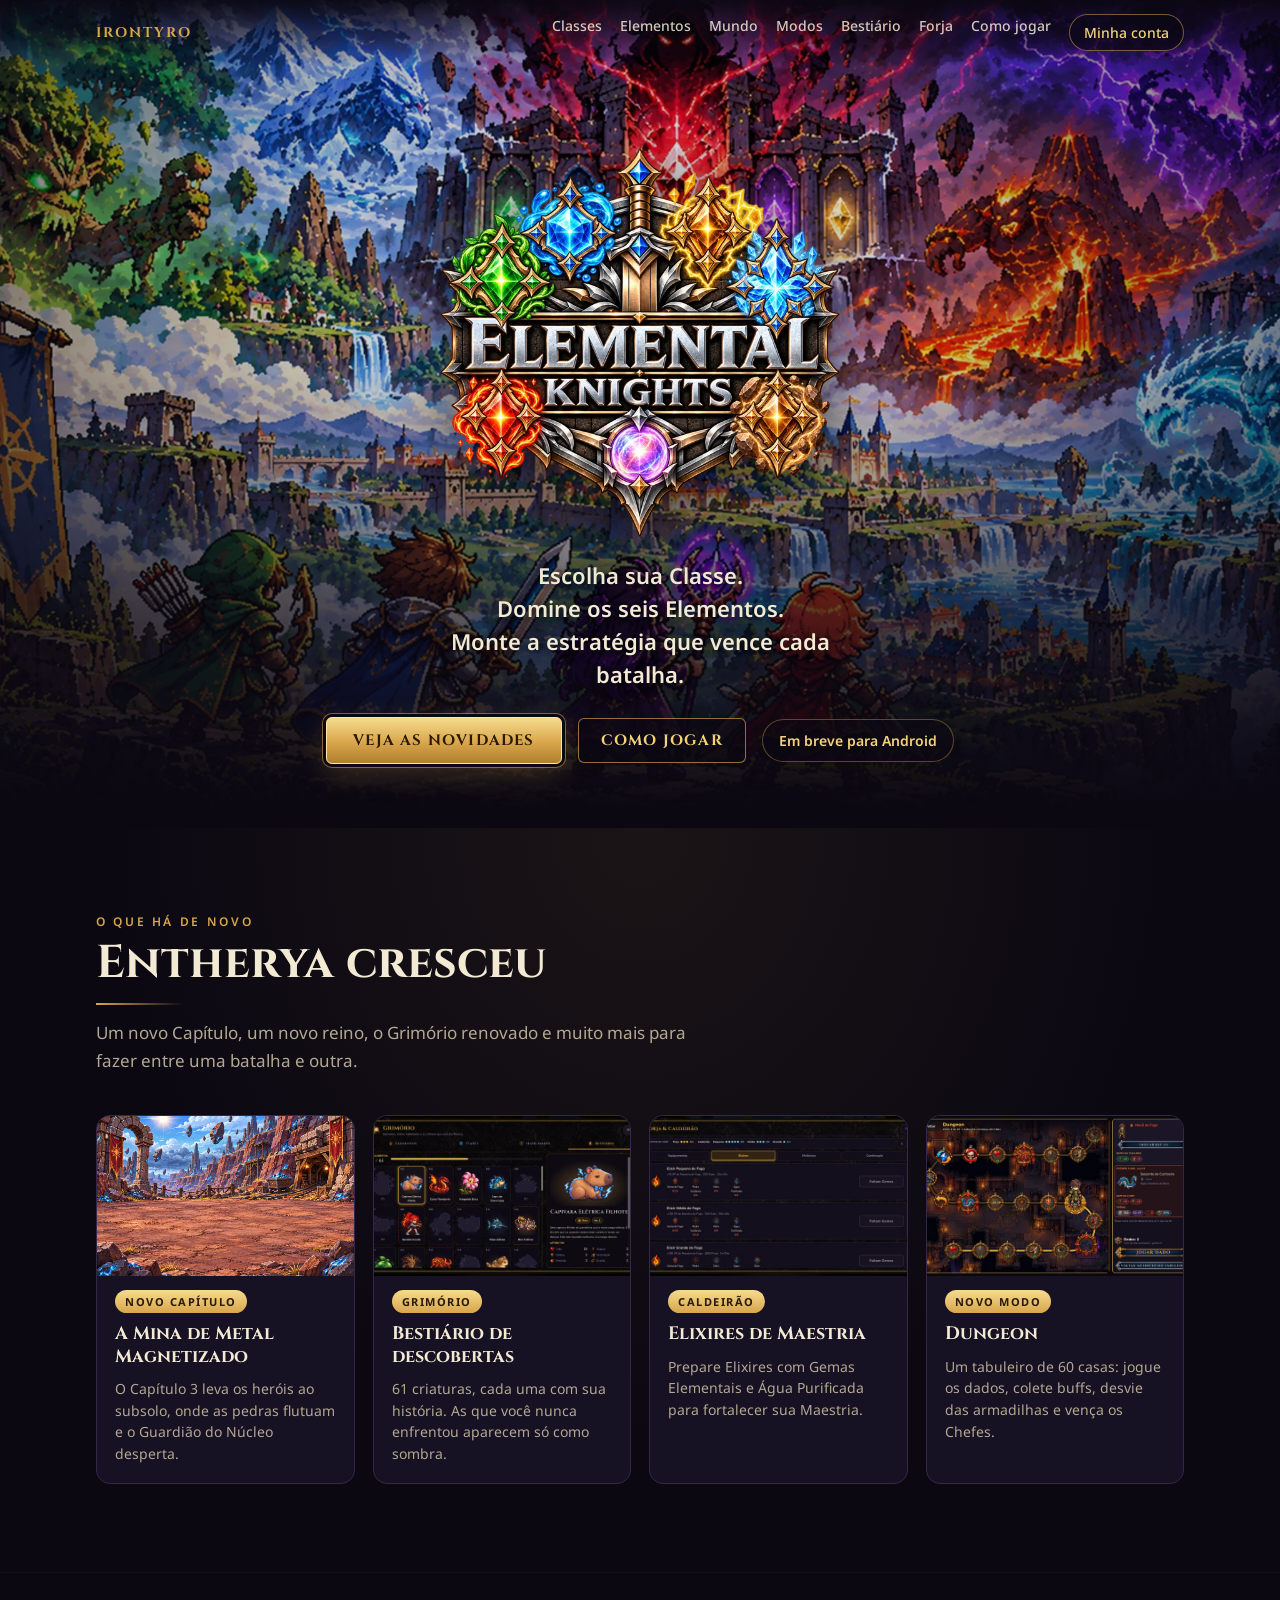
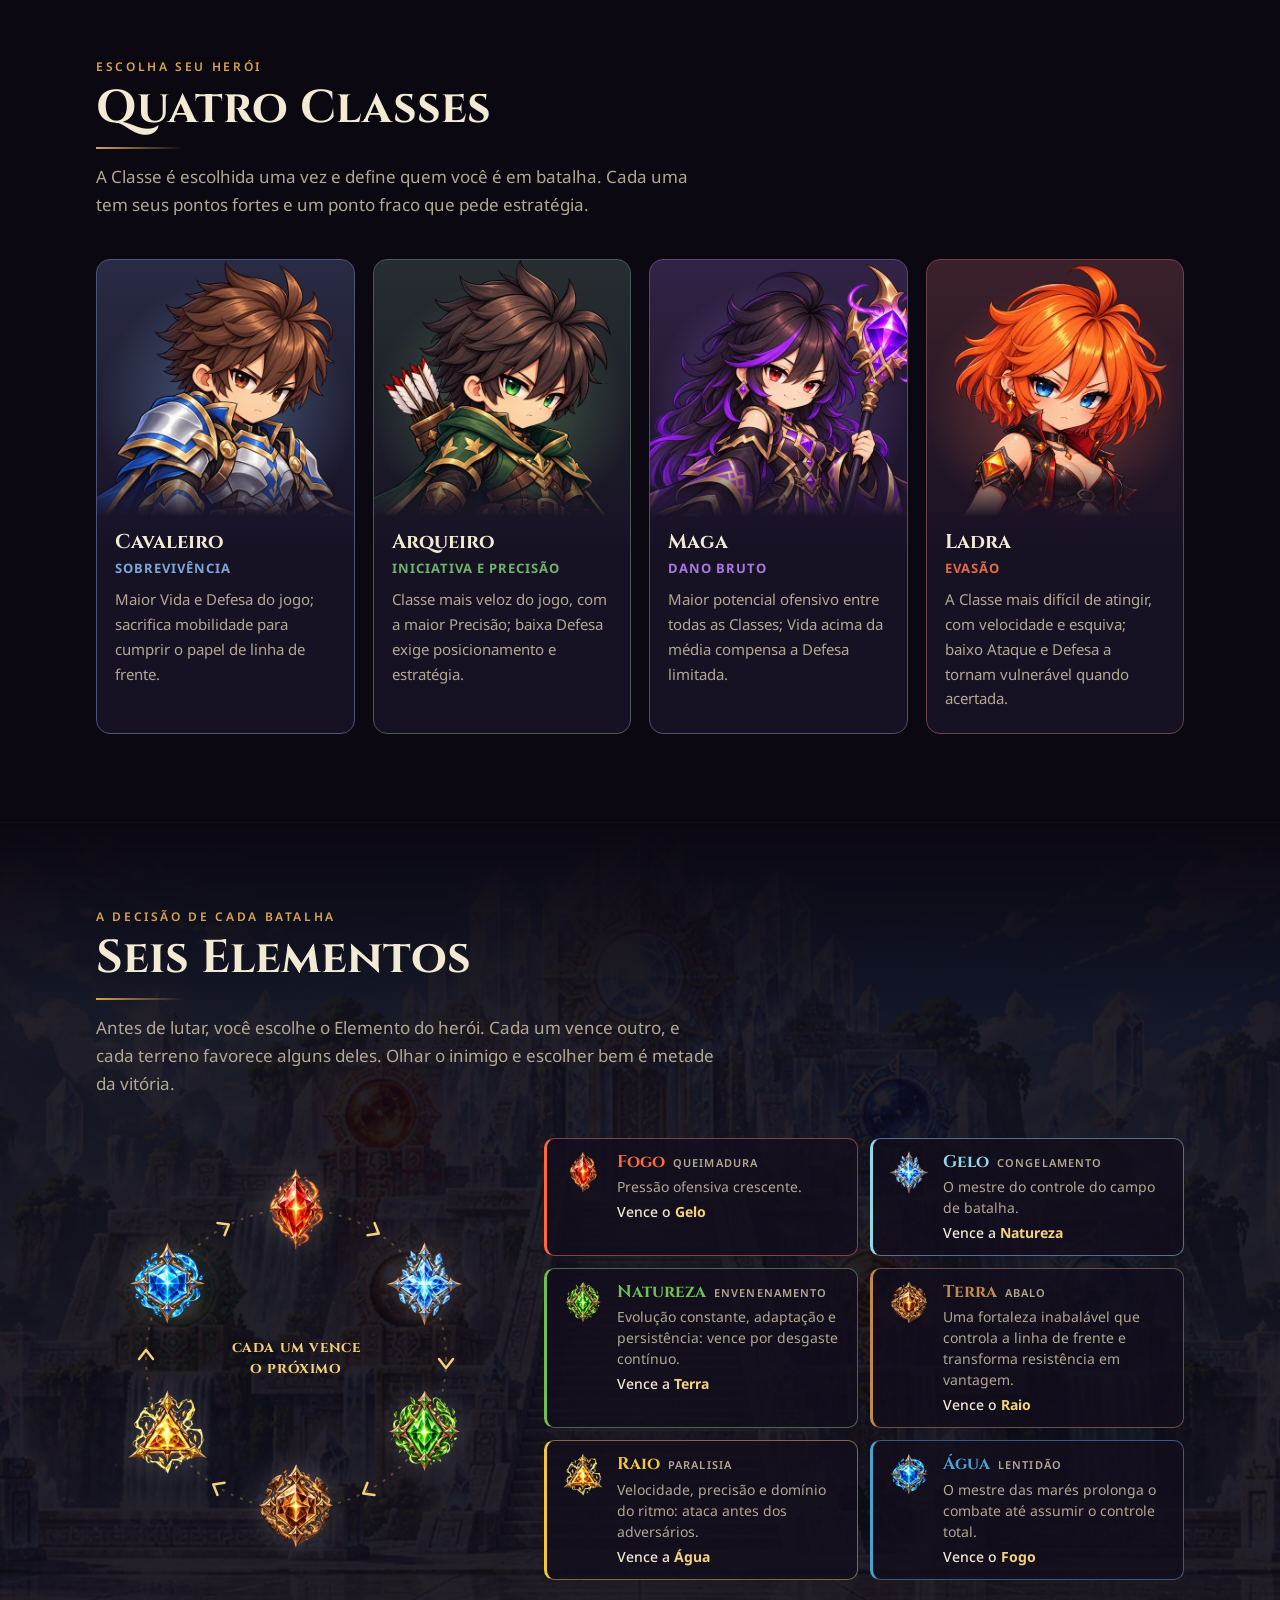
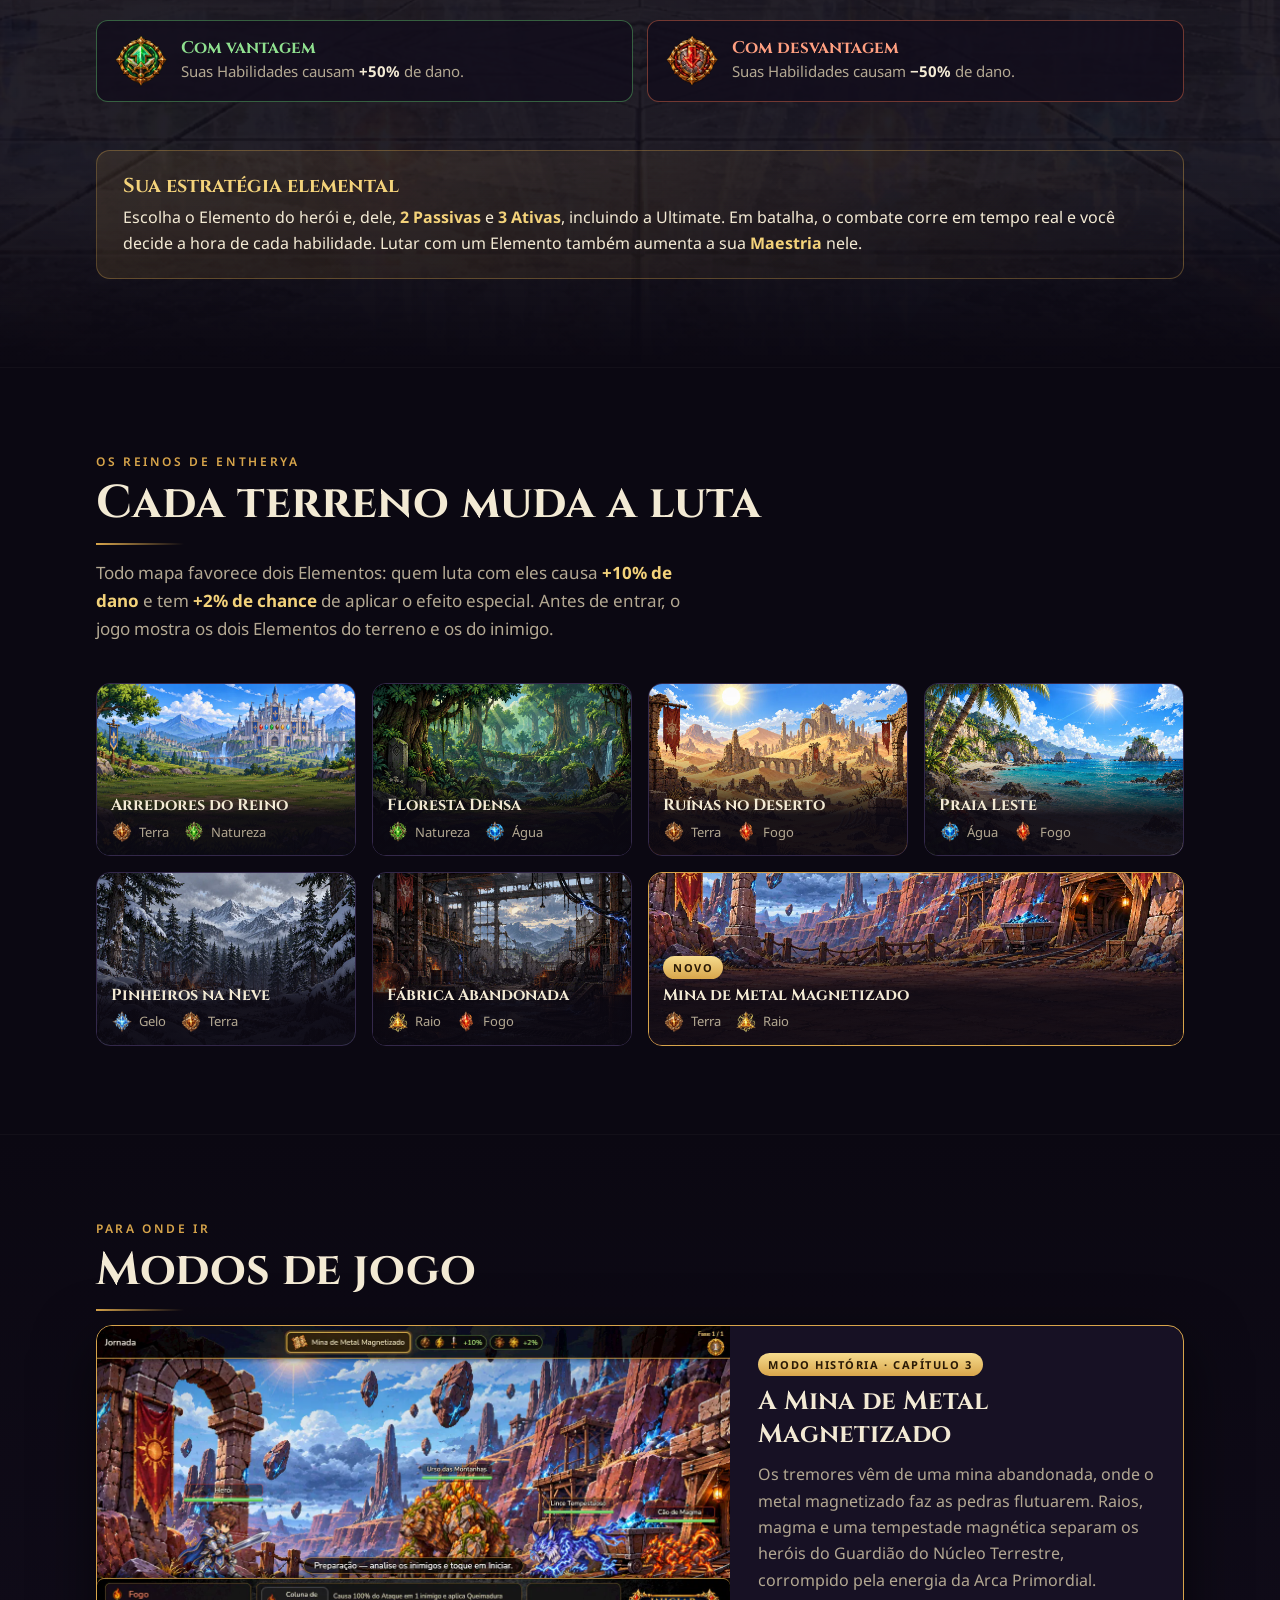
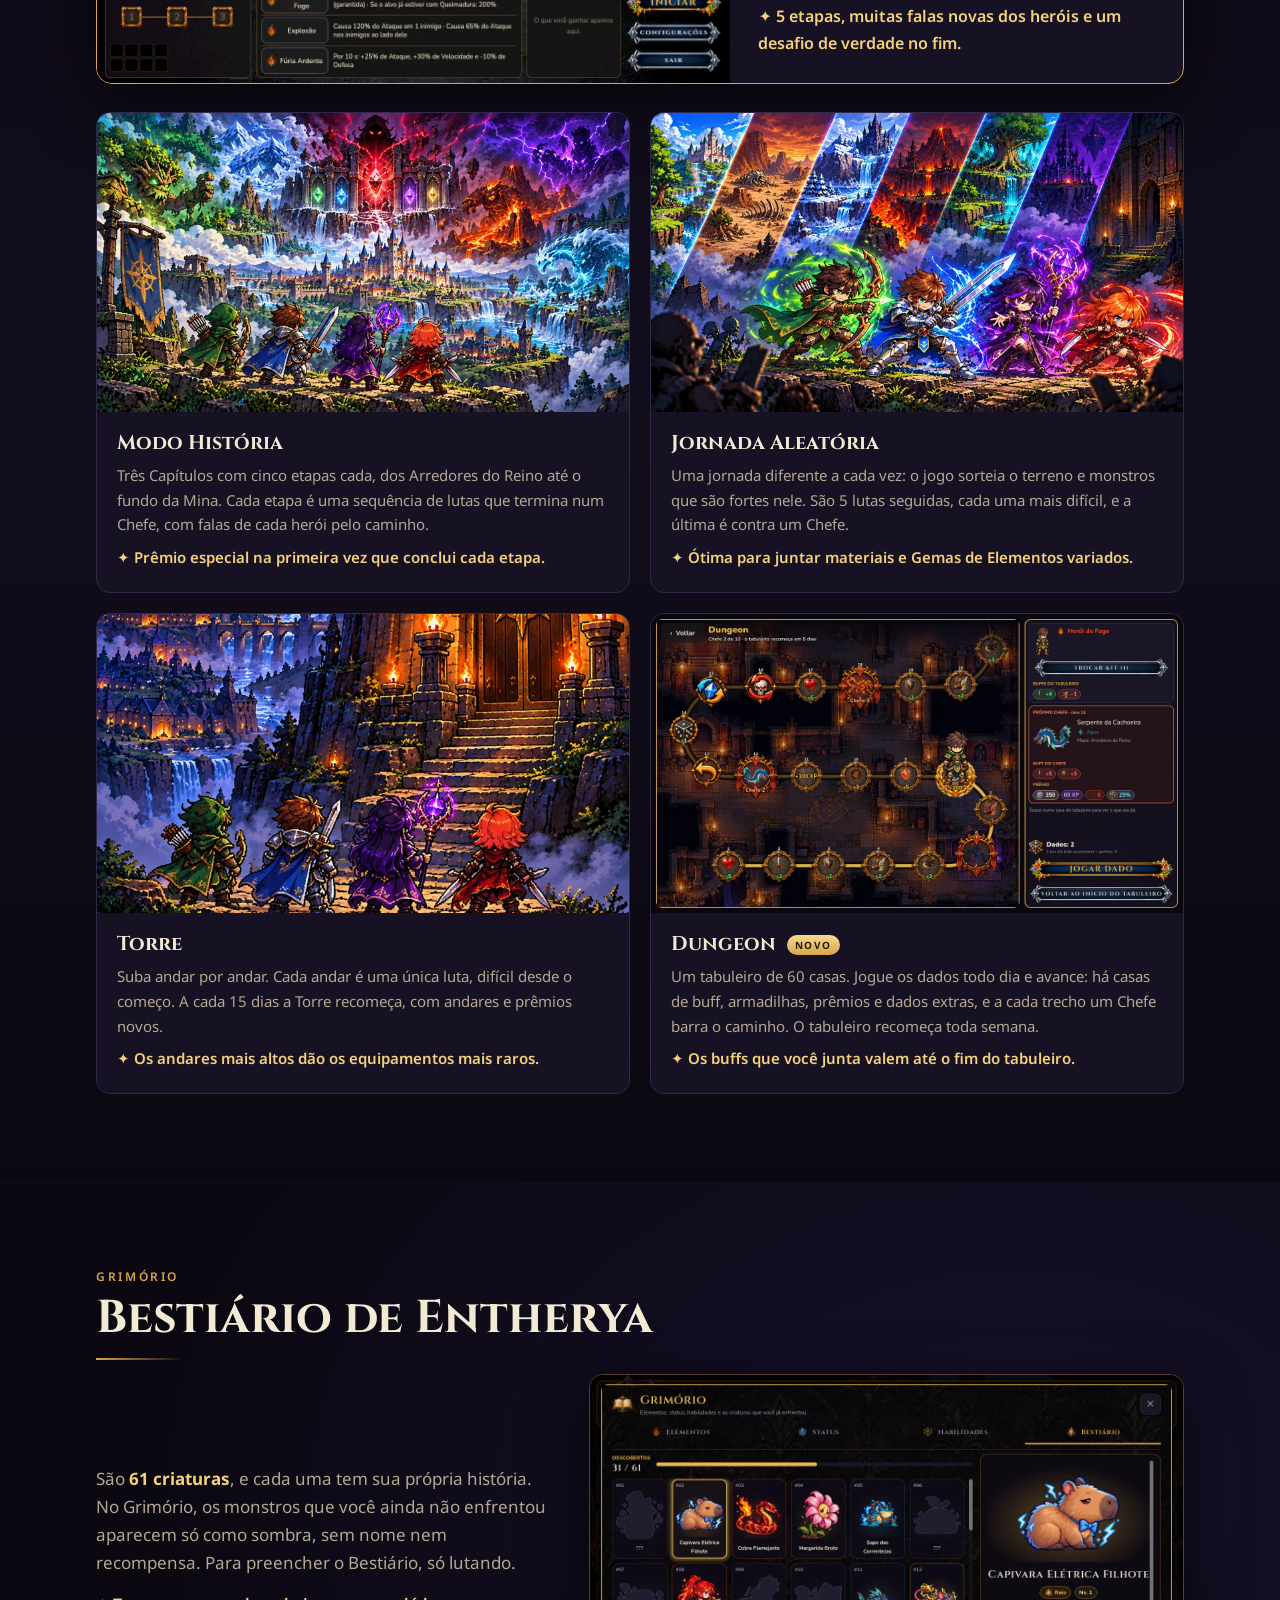
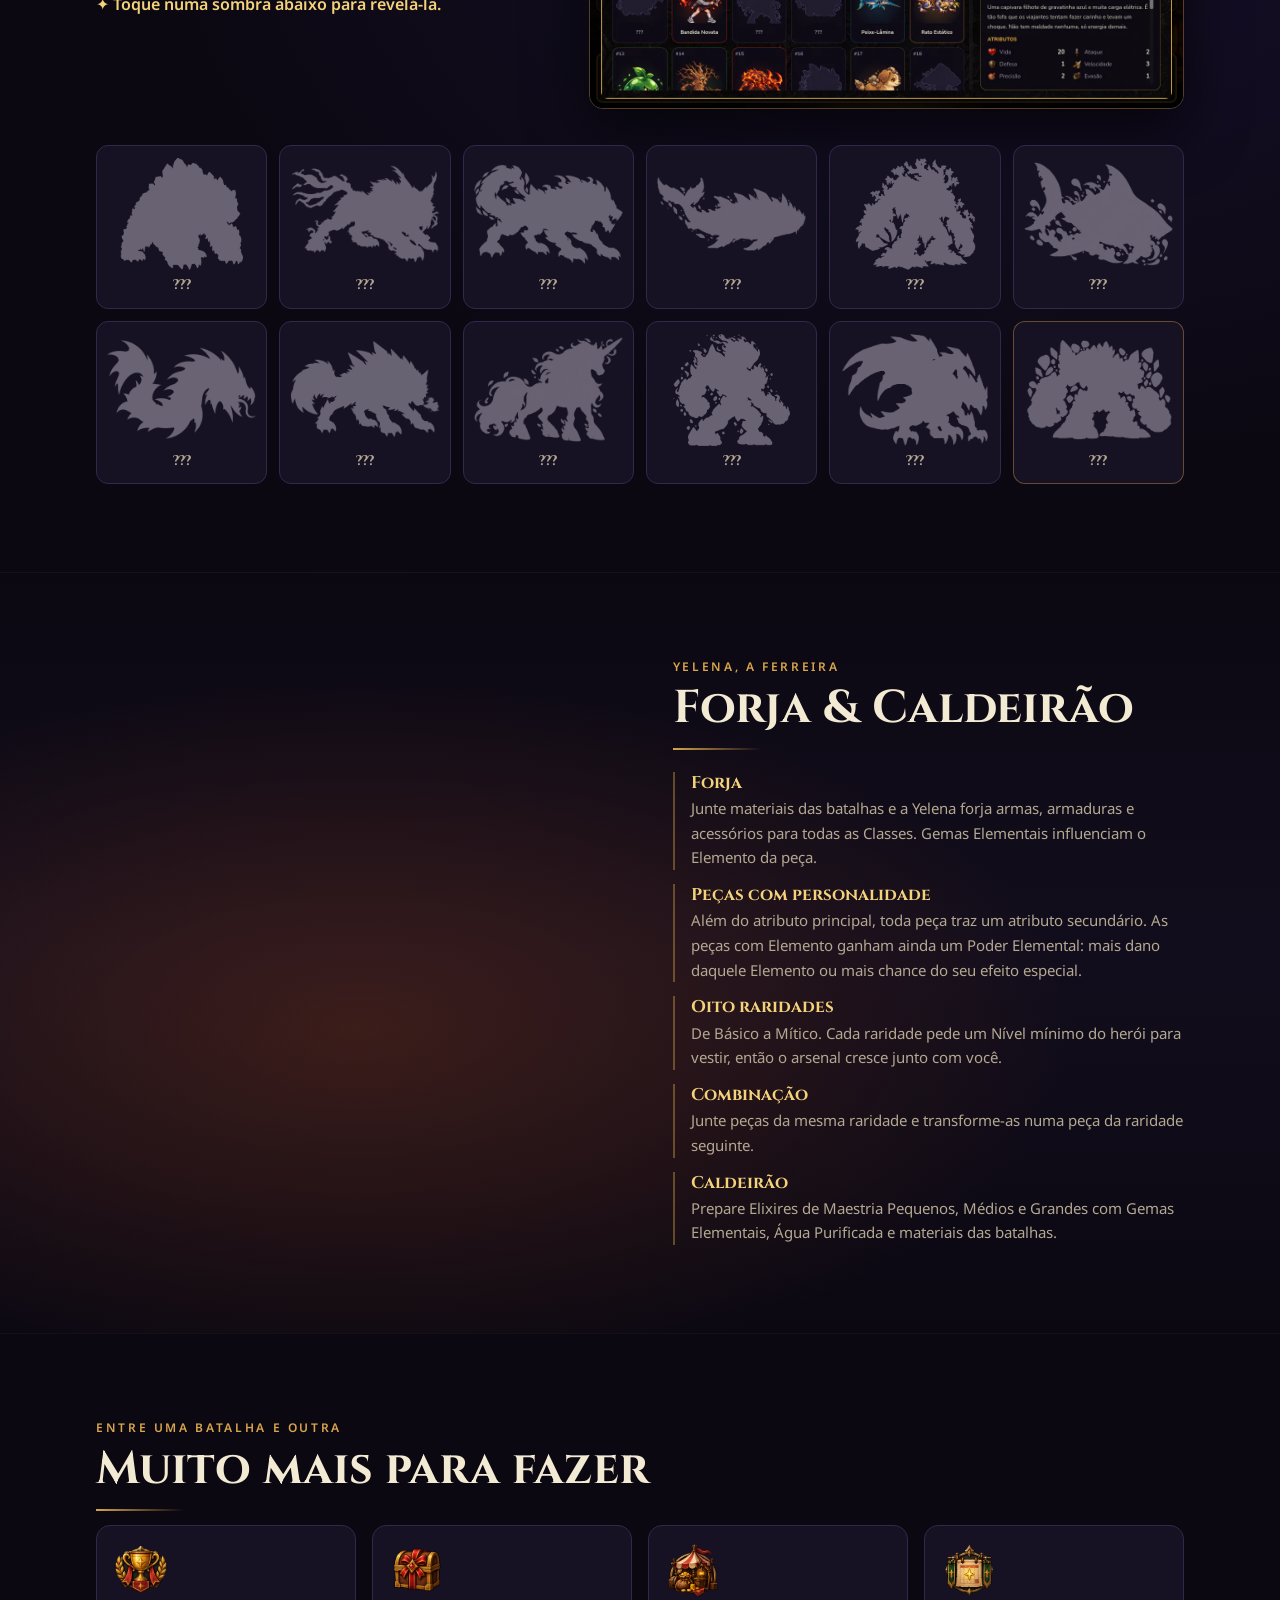
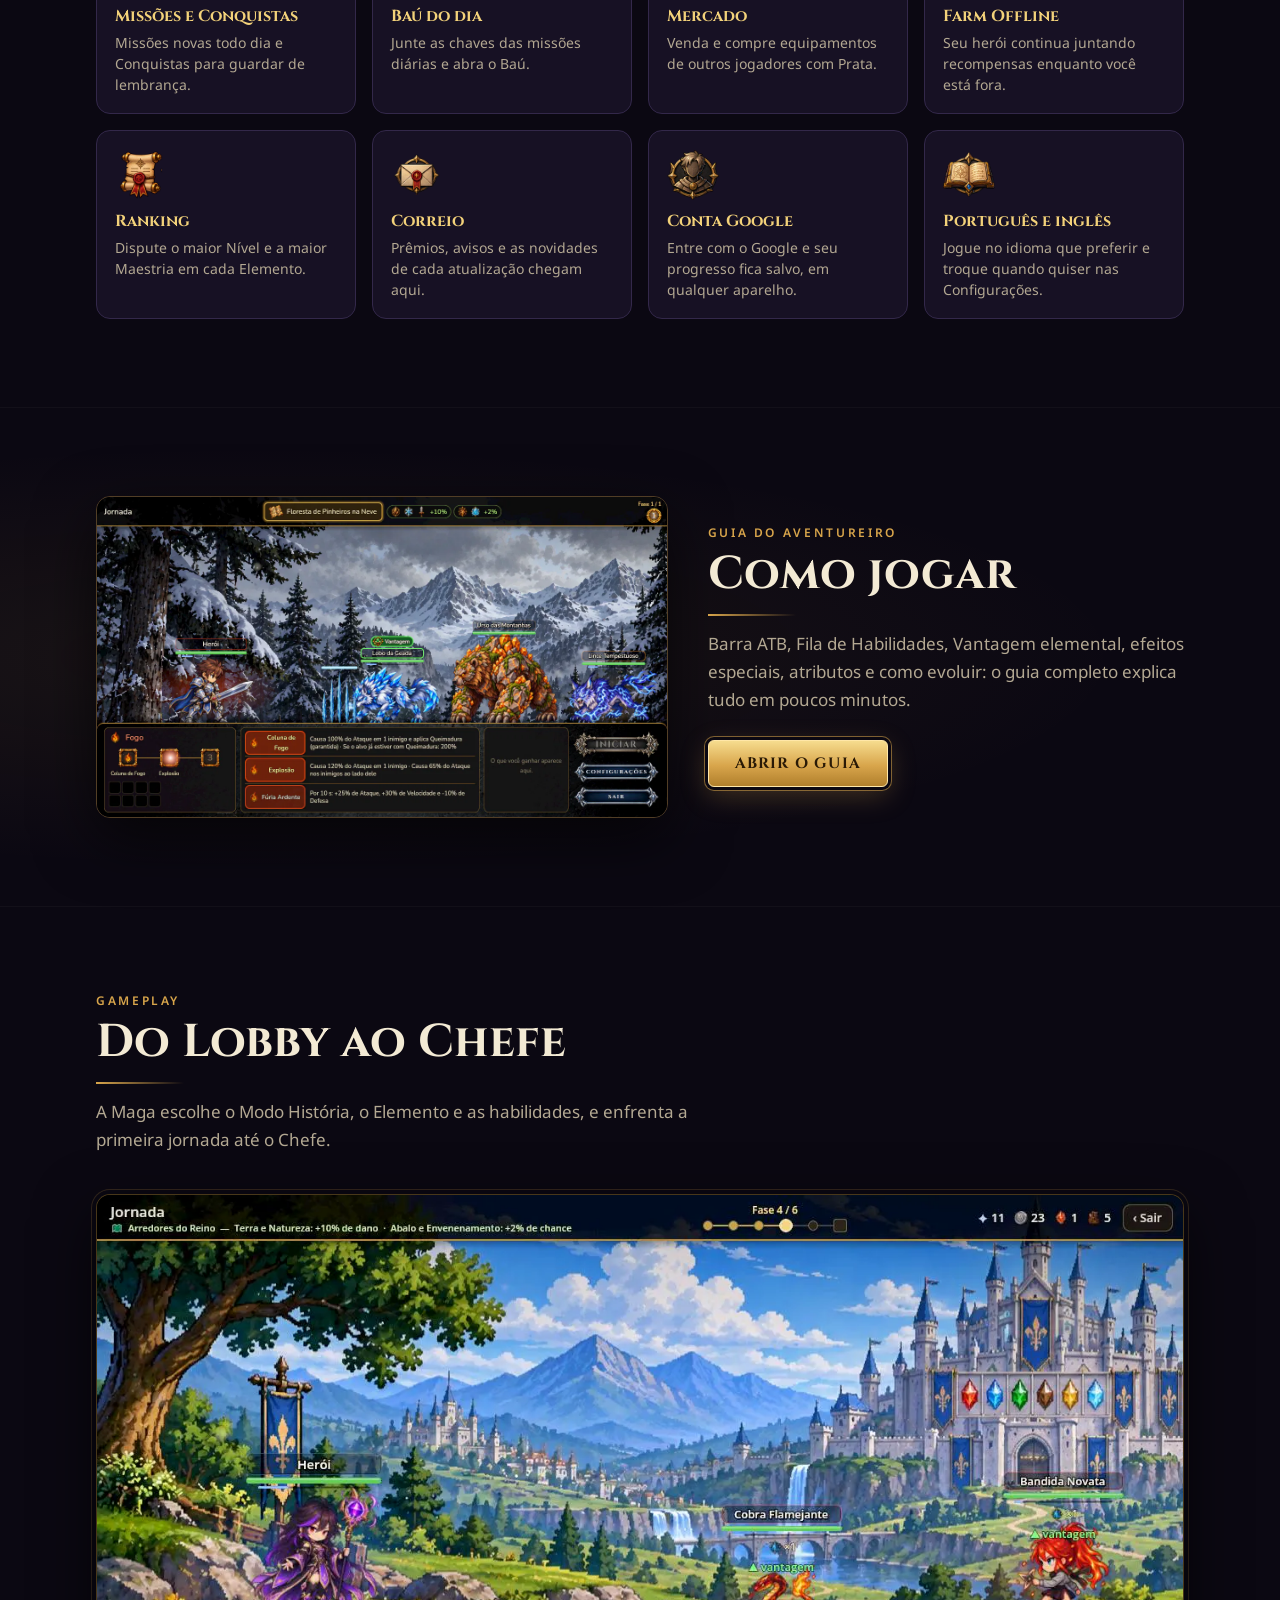
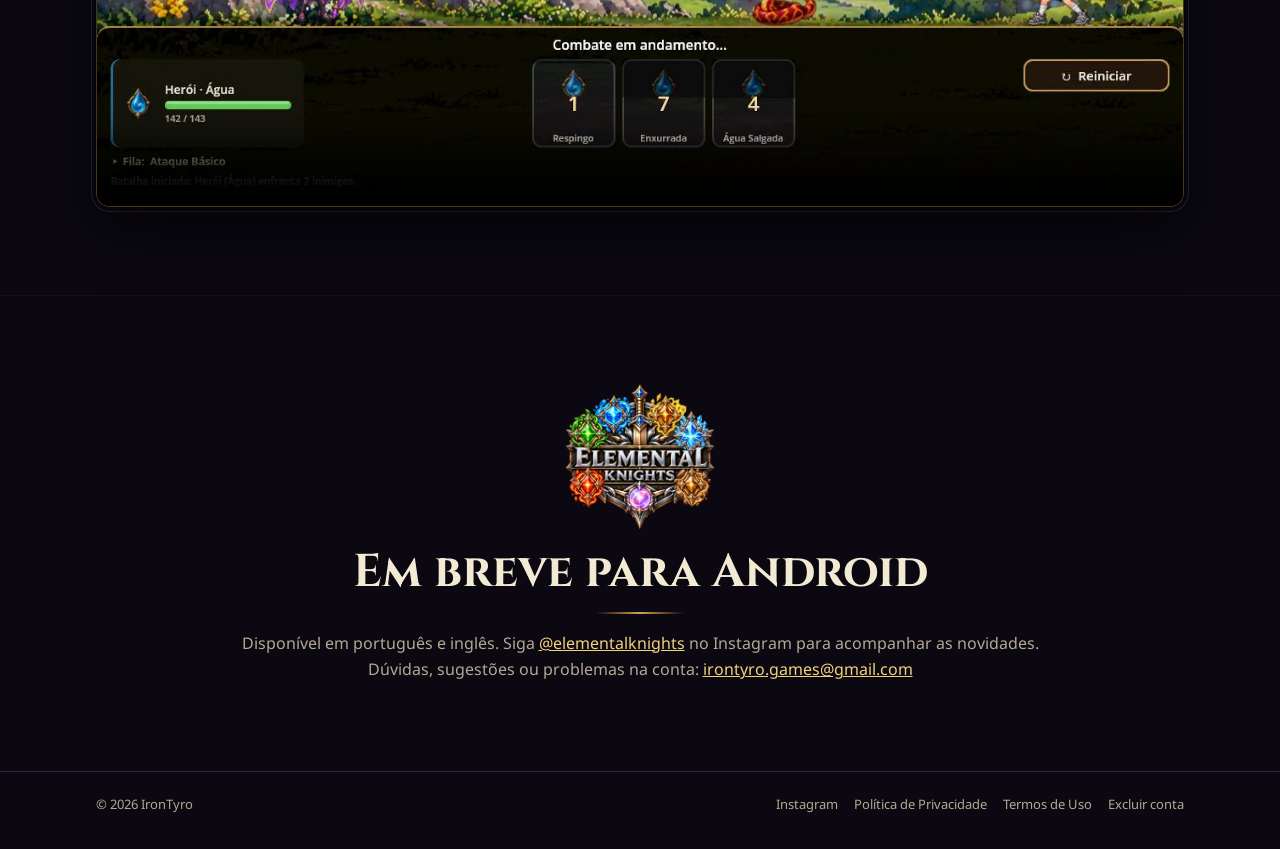
==== commit 65438630: "Site: guia Como jogar Página nova (elemental-knights/como-jogar.html) com 8 capítulos: o básico, Est" ====
--- a/elemental-knights/index.html
+++ b/elemental-knights/index.html
@@ -13,7 +13,7 @@
 <link rel="preconnect" href="https://fonts.googleapis.com">
 <link rel="preconnect" href="https://fonts.gstatic.com" crossorigin>
 <link rel="stylesheet" href="https://fonts.googleapis.com/css2?family=Cinzel:wght@600;700;900&family=Noto+Sans:wght@400;500;600;700&display=swap">
-<link rel="stylesheet" href="ek.css?v=5">
+<link rel="stylesheet" href="ek.css?v=6">
 </head>
 <body>
 
@@ -27,7 +27,7 @@
       <a href="#modos">Modos</a>
       <a href="#bestiario">Bestiário</a>
       <a href="#forja">Forja</a>
-      <a href="#gameplay">Gameplay</a>
+      <a href="como-jogar.html">Como jogar</a>
       <a class="nav-acct" href="conta/">Minha conta</a>
     </nav>
   </div>
@@ -41,7 +41,7 @@
     <p class="tagline">Escolha sua Classe. Domine os seis Elementos.<br>Monte a estratégia que vence cada batalha.</p>
     <div class="cta-row">
       <a class="cta" href="#novidades">Veja as novidades</a>
-      <a class="cta-ghost" href="#gameplay">O jogo em ação</a>
+      <a class="cta-ghost" href="como-jogar.html">Como jogar</a>
       <span class="soon">Em breve para Android</span>
     </div>
   </div>
@@ -156,13 +156,13 @@
       </div>
 
       <div class="matchup">
-        <div class="mu mu-up"><img src="img/icone_ui_vantagem.webp" alt=""><p><b>Com vantagem</b>Seus golpes causam <strong>+50%</strong> de dano.</p></div>
-        <div class="mu mu-down"><img src="img/icone_ui_desvantagem.webp" alt=""><p><b>Com desvantagem</b>Seus golpes causam <strong>−50%</strong> de dano.</p></div>
+        <div class="mu mu-up"><img src="img/icone_ui_vantagem.webp" alt=""><p><b>Com vantagem</b>Suas Habilidades causam <strong>+50%</strong> de dano.</p></div>
+        <div class="mu mu-down"><img src="img/icone_ui_desvantagem.webp" alt=""><p><b>Com desvantagem</b>Suas Habilidades causam <strong>−50%</strong> de dano.</p></div>
       </div>
 
       <div class="strategy">
         <h3>Sua estratégia elemental</h3>
-        <p>Para cada Elemento, escolha <b>2 Passivas</b> e <b>3 Ativas</b>, incluindo Ultimates. Em batalha, o combate corre em tempo real e você decide a hora de cada habilidade. Lutar com um Elemento também aumenta a sua <b>Maestria</b> nele.</p>
+        <p>Escolha o Elemento do herói e, dele, <b>2 Passivas</b> e <b>3 Ativas</b>, incluindo a Ultimate. Em batalha, o combate corre em tempo real e você decide a hora de cada habilidade. Lutar com um Elemento também aumenta a sua <b>Maestria</b> nele.</p>
       </div>
     </div>
   </section>
@@ -306,6 +306,18 @@
     </div>
   </section>
 
+  <section id="tutorial" class="band band-howto">
+    <div class="wrap howto">
+      <img src="img/tut_batalha.webp" alt="Batalha com a Fila de Habilidades e o selo de Vantagem" loading="lazy">
+      <div>
+        <p class="eyebrow">Guia do aventureiro</p>
+        <h2>Como jogar</h2>
+        <p class="intro">Barra ATB, Fila de Habilidades, Vantagem elemental, efeitos especiais, atributos e como evoluir: o guia completo explica tudo em poucos minutos.</p>
+        <a class="cta" href="como-jogar.html">Abrir o guia</a>
+      </div>
+    </div>
+  </section>
+
   <section id="gameplay" class="band">
     <div class="wrap">
       <p class="eyebrow">Gameplay</p>
--- a/elemental-knights/ek.css
+++ b/elemental-knights/ek.css
@@ -388,3 +388,124 @@
   .smith .f { animation: none; opacity: 0; }
   .smith .f1 { opacity: 1; }
 }
+
+/* --- convite para o guia (página principal) */
+.band-howto { background: radial-gradient(ellipse at 20% 50%, #d8a54b14, transparent 60%); }
+.howto { display: grid; grid-template-columns: 1.2fr 1fr; gap: 40px; align-items: center; }
+@media (max-width: 900px) { .howto { grid-template-columns: 1fr; } }
+.howto > img { border-radius: 14px; border: 1px solid #d8a54b55; box-shadow: 0 20px 60px #000a; }
+.howto .intro { margin-bottom: 26px; }
+.howto .cta { display: inline-block; }
+
+/* =========================================================
+   Página "Como jogar"
+   ========================================================= */
+.topbar-solid { background: #0b0812f2; border-bottom: 1px solid var(--rule); backdrop-filter: blur(6px); }
+.guide-page .band { scroll-margin-top: 70px; }
+.guide-hero {
+  padding: 128px 0 56px;
+  background:
+    linear-gradient(#0b0812cc, var(--night) 92%),
+    url(img/keyart.webp) center 35% / cover no-repeat;
+}
+.guide-hero h1 { font: 900 clamp(38px, 6vw, 64px)/1.05 var(--display); margin: 0 0 14px; }
+.toc { list-style: none; padding: 0; margin: 8px 0 0; display: grid; grid-template-columns: repeat(4, 1fr); gap: 10px; }
+@media (max-width: 900px) { .toc { grid-template-columns: repeat(2, 1fr); } }
+.toc a {
+  display: flex; align-items: center; gap: 10px; text-decoration: none; color: var(--ink); font-weight: 600; font-size: 14px;
+  background: #171124cc; border: 1px solid var(--rule); border-radius: 10px; padding: 10px 12px;
+}
+.toc a:hover, .toc a:focus-visible { border-color: var(--gold); }
+.toc span, .step .num, .loop li::before, .pipeline li::before, .tips li::before {
+  display: inline-grid; place-items: center; flex: none; width: 28px; height: 28px; border-radius: 50%;
+  font: 700 14px/1 var(--display); color: #2a1a06; background: linear-gradient(#f6dc8e, #d8a54b);
+}
+.band-alt { background: var(--night-2); }
+.lead { font-size: 17px; margin: 0 0 18px; }
+.lead b, .facts b, .step b, .callout b, .pipeline b, .intro b, .tips b { color: var(--gold-hi); }
+.note {
+  color: var(--muted); font-size: 14px; margin: 22px 0 0; padding: 12px 16px;
+  border-left: 2px solid #d8a54b66; background: #ffffff05; border-radius: 0 10px 10px 0;
+}
+
+/* 1. o básico */
+.loop { list-style: none; padding: 0; margin: 0; display: grid; grid-template-columns: repeat(3, 1fr); gap: 14px; counter-reset: loop; }
+@media (max-width: 900px) { .loop { grid-template-columns: repeat(2, 1fr); } }
+@media (max-width: 480px) { .loop { grid-template-columns: 1fr; } }
+.loop li {
+  counter-increment: loop; display: grid; grid-template-columns: auto 1fr; gap: 2px 12px; align-items: center;
+  background: var(--surface); border: 1px solid var(--rule); border-radius: 12px; padding: 14px 16px;
+}
+.loop li::before { content: counter(loop); grid-row: span 2; }
+.loop b { font: 700 16px/1.3 var(--display); color: var(--ink); }
+.loop span { color: var(--muted); font-size: 14px; }
+
+/* 2. estratégia */
+.split { display: grid; grid-template-columns: 1fr 1.25fr; gap: 40px; align-items: start; }
+@media (max-width: 900px) { .split { grid-template-columns: 1fr; } }
+.facts { list-style: none; padding: 0; margin: 0; display: grid; gap: 14px; }
+.facts li { display: grid; gap: 2px; padding-left: 16px; border-left: 2px solid #d8a54b66; }
+.facts li > b:first-child { font: 700 17px/1.3 var(--display); }
+.facts span { color: var(--muted); font-size: 15px; }
+.facts-grid { grid-template-columns: 1fr 1fr; gap: 22px 32px; }
+@media (max-width: 760px) { .facts-grid { grid-template-columns: 1fr; } }
+.shot { margin: 0; }
+.shot img { border-radius: 14px; border: 1px solid #d8a54b55; box-shadow: 0 20px 60px #000a; }
+.shot figcaption { color: var(--muted); font-size: 13px; margin-top: 10px; text-align: center; }
+.shot-wide { margin-bottom: 36px; }
+
+/* 3. batalha */
+.steps { display: grid; grid-template-columns: repeat(3, 1fr); gap: 16px; }
+@media (max-width: 900px) { .steps { grid-template-columns: repeat(2, 1fr); } }
+@media (max-width: 560px) { .steps { grid-template-columns: 1fr; } }
+.step { background: var(--surface); border: 1px solid var(--rule); border-radius: 14px; padding: 18px 18px 20px; }
+.step .num { margin-bottom: 10px; }
+.step h3 { font-size: 18px; margin-bottom: 6px; }
+.step p { margin: 0; color: var(--muted); font-size: 15px; }
+.callout {
+  margin-top: 28px; padding: 22px 26px; border-radius: 14px;
+  background: linear-gradient(90deg, #d8a54b1f, #d8a54b05); border: 1px solid #d8a54b55;
+}
+.callout h3 { color: var(--gold-hi); margin-bottom: 6px; }
+.callout p { margin: 0; }
+
+/* 4. dano */
+.pipeline { list-style: none; padding: 0; margin: 0 0 28px; display: grid; gap: 10px; counter-reset: pipe; }
+.pipeline li {
+  counter-increment: pipe; display: grid; grid-template-columns: auto 160px 1fr; gap: 14px; align-items: center;
+  background: var(--surface); border: 1px solid var(--rule); border-radius: 12px; padding: 12px 16px;
+}
+.pipeline li::before { content: counter(pipe); }
+.pipeline li > b:first-child { font: 700 16px/1.3 var(--display); }
+.pipeline span { color: var(--muted); font-size: 15px; }
+@media (max-width: 640px) {
+  .pipeline li { grid-template-columns: auto 1fr; }
+  .pipeline span { grid-column: 1 / -1; }
+}
+.guide-page .matchup { margin-top: 0; }
+
+/* 5. efeitos */
+.status { list-style: none; margin: 0; padding: 0; display: grid; grid-template-columns: 1fr 1fr; gap: 12px; }
+@media (max-width: 640px) { .status { grid-template-columns: 1fr; } }
+.status li {
+  display: flex; gap: 12px; align-items: flex-start;
+  background: var(--surface); border: 1px solid color-mix(in srgb, var(--e) 40%, var(--rule));
+  border-left: 3px solid var(--e); border-radius: 10px; padding: 12px 14px;
+}
+.status img { width: 40px; height: 40px; flex: none; }
+.status h3 { font-size: 17px; color: var(--e); display: flex; gap: 8px; align-items: baseline; flex-wrap: wrap; }
+.status h3 span { font: 600 11px/1 var(--body); letter-spacing: .1em; text-transform: uppercase; color: var(--muted); }
+.status p { margin: 4px 0 0; font-size: 14px; color: var(--muted); line-height: 1.5; }
+
+/* 6. atributos */
+.attrs { display: grid; grid-template-columns: repeat(3, 1fr); gap: 14px; }
+@media (max-width: 760px) { .attrs { grid-template-columns: repeat(2, 1fr); } }
+@media (max-width: 420px) { .attrs { grid-template-columns: 1fr; } }
+.attr { background: var(--surface); border: 1px solid var(--rule); border-radius: 12px; padding: 16px; }
+.attr h3 { font-size: 17px; color: var(--gold-hi); }
+.attr p { margin: 6px 0 0; color: var(--muted); font-size: 14px; }
+
+/* 8. dicas */
+.tips { list-style: none; padding: 0; margin: 0; display: grid; gap: 10px; counter-reset: tip; max-width: 820px; }
+.tips li { counter-increment: tip; display: grid; grid-template-columns: auto 1fr; gap: 14px; align-items: start; color: var(--ink); }
+.tips li::before { content: counter(tip); }
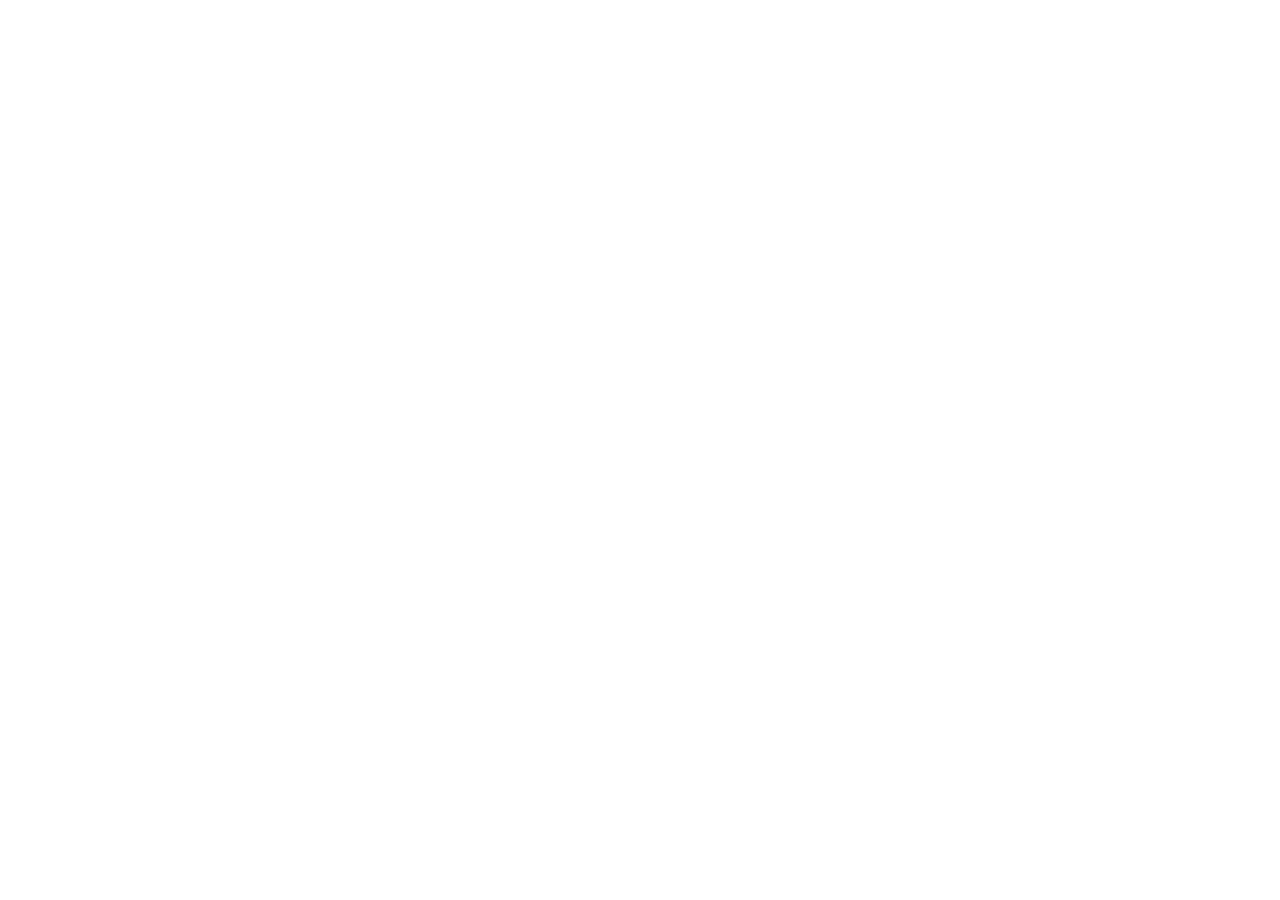
==== commit 944b64a5: "Elemental Knights mudou para elementalknights.com.br (redirecionamento) Co-Authored-By: Claude Opus " ====
--- a/elemental-knights/index.html
+++ b/elemental-knights/index.html
@@ -2,366 +2,13 @@
 <html lang="pt-BR">
 <head>
 <meta charset="utf-8">
-<meta name="viewport" content="width=device-width, initial-scale=1">
-<title>Elemental Knights</title>
-<meta name="description" content="Elemental Knights — RPG estratégico para Android. Escolha sua Classe, domine os seis Elementos, explore os reinos de Entherya e descubra cada criatura do Bestiário. Um jogo da IronTyro.">
-<meta property="og:title" content="Elemental Knights">
-<meta property="og:description" content="Escolha sua Classe, domine os seis Elementos e explore os reinos de Entherya. Um jogo da IronTyro.">
-<meta property="og:image" content="https://irontyro.github.io/elemental-knights/img/keyart.webp">
-<meta name="theme-color" content="#0b0812">
-<link rel="icon" type="image/png" href="img/favicon.png">
-<link rel="preconnect" href="https://fonts.googleapis.com">
-<link rel="preconnect" href="https://fonts.gstatic.com" crossorigin>
-<link rel="stylesheet" href="https://fonts.googleapis.com/css2?family=Cinzel:wght@600;700;900&family=Noto+Sans:wght@400;500;600;700&display=swap">
-<link rel="stylesheet" href="ek.css?v=6">
+<title>Elemental Knights — mudamos de endereço</title>
+<link rel="canonical" href="https://elementalknights.com.br/">
+<meta name="robots" content="noindex, follow">
+<meta http-equiv="refresh" content="0; url=https://elementalknights.com.br/">
+<script>location.replace('https://elementalknights.com.br/' + location.hash);</script>
 </head>
-<body>
-
-<header class="topbar">
-  <div class="wrap topbar-in">
-    <a class="studio" href="../">IronTyro</a>
-    <nav aria-label="Seções">
-      <a href="#classes">Classes</a>
-      <a href="#elementos">Elementos</a>
-      <a href="#mundo">Mundo</a>
-      <a href="#modos">Modos</a>
-      <a href="#bestiario">Bestiário</a>
-      <a href="#forja">Forja</a>
-      <a href="como-jogar.html">Como jogar</a>
-      <a class="nav-acct" href="conta/">Minha conta</a>
-    </nav>
-  </div>
-</header>
-
-<section class="hero" aria-label="Elemental Knights">
-  <div class="hero-art" role="img" aria-label="Os quatro heróis diante dos reinos elementais"></div>
-  <div class="hero-shade"></div>
-  <div class="wrap hero-in">
-    <img class="logo" src="img/logo.webp" width="640" height="629" alt="Elemental Knights">
-    <p class="tagline">Escolha sua Classe. Domine os seis Elementos.<br>Monte a estratégia que vence cada batalha.</p>
-    <div class="cta-row">
-      <a class="cta" href="#novidades">Veja as novidades</a>
-      <a class="cta-ghost" href="como-jogar.html">Como jogar</a>
-      <span class="soon">Em breve para Android</span>
-    </div>
-  </div>
-</section>
-
-<main>
-
-  <section id="novidades" class="band band-news">
-    <div class="wrap">
-      <p class="eyebrow">O que há de novo</p>
-      <h2>Entherya cresceu</h2>
-      <p class="intro">Um novo Capítulo, um novo reino, o Grimório renovado e muito mais para fazer entre uma batalha e outra.</p>
-      <div class="news">
-        <a class="news-card" href="#capitulo3">
-          <img src="img/mapa_minametalmagnetizado.webp" alt="" loading="lazy">
-          <span class="tag">Novo capítulo</span>
-          <h3>A Mina de Metal Magnetizado</h3>
-          <p>O Capítulo 3 leva os heróis ao subsolo, onde as pedras flutuam e o Guardião do Núcleo desperta.</p>
-        </a>
-        <a class="news-card" href="#bestiario">
-          <img src="img/tela_best_grimorio.webp" alt="" loading="lazy">
-          <span class="tag">Grimório</span>
-          <h3>Bestiário de descobertas</h3>
-          <p>61 criaturas, cada uma com sua história. As que você nunca enfrentou aparecem só como sombra.</p>
-        </a>
-        <a class="news-card" href="#forja">
-          <img src="img/tela_elix_forja.webp" alt="" loading="lazy">
-          <span class="tag">Caldeirão</span>
-          <h3>Elixires de Maestria</h3>
-          <p>Prepare Elixires com Gemas Elementais e Água Purificada para fortalecer sua Maestria.</p>
-        </a>
-        <a class="news-card" href="#modos">
-          <img src="img/tela_dungeon_board.webp" alt="" loading="lazy">
-          <span class="tag">Novo modo</span>
-          <h3>Dungeon</h3>
-          <p>Um tabuleiro de 60 casas: jogue os dados, colete buffs, desvie das armadilhas e vença os Chefes.</p>
-        </a>
-      </div>
-    </div>
-  </section>
-
-  <section id="classes" class="band">
-    <div class="wrap">
-      <p class="eyebrow">Escolha seu herói</p>
-      <h2>Quatro Classes</h2>
-      <p class="intro">A Classe é escolhida uma vez e define quem você é em batalha. Cada uma tem seus pontos fortes e um ponto fraco que pede estratégia.</p>
-      <div class="classes">
-        <article class="hero-card" tabindex="0" style="--c:#7aa6d8">
-          <div class="hero-pic"><img class="serio" src="img/busto_cavaleiro_serio.webp" alt="Cavaleiro" loading="lazy"><img class="alegre" src="img/busto_cavaleiro_alegre.webp" alt="" loading="lazy"></div>
-          <h3>Cavaleiro</h3>
-          <p class="role">Sobrevivência</p>
-          <p>Maior Vida e Defesa do jogo; sacrifica mobilidade para cumprir o papel de linha de frente.</p>
-        </article>
-        <article class="hero-card" tabindex="0" style="--c:#6fb26a">
-          <div class="hero-pic"><img class="serio" src="img/busto_arqueiro_serio.webp" alt="Arqueiro" loading="lazy"><img class="alegre" src="img/busto_arqueiro_alegre.webp" alt="" loading="lazy"></div>
-          <h3>Arqueiro</h3>
-          <p class="role">Iniciativa e precisão</p>
-          <p>Classe mais veloz do jogo, com a maior Precisão; baixa Defesa exige posicionamento e estratégia.</p>
-        </article>
-        <article class="hero-card" tabindex="0" style="--c:#a777e0">
-          <div class="hero-pic"><img class="serio" src="img/busto_maga_serio.webp" alt="Maga" loading="lazy"><img class="alegre" src="img/busto_maga_alegre.webp" alt="" loading="lazy"></div>
-          <h3>Maga</h3>
-          <p class="role">Dano bruto</p>
-          <p>Maior potencial ofensivo entre todas as Classes; Vida acima da média compensa a Defesa limitada.</p>
-        </article>
-        <article class="hero-card" tabindex="0" style="--c:#e0694a">
-          <div class="hero-pic"><img class="serio" src="img/busto_ladra_serio.webp" alt="Ladra" loading="lazy"><img class="alegre" src="img/busto_ladra_alegre.webp" alt="" loading="lazy"></div>
-          <h3>Ladra</h3>
-          <p class="role">Evasão</p>
-          <p>A Classe mais difícil de atingir, com velocidade e esquiva; baixo Ataque e Defesa a tornam vulnerável quando acertada.</p>
-        </article>
-      </div>
-    </div>
-  </section>
-
-  <section id="elementos" class="band band-temple">
-    <div class="wrap">
-      <p class="eyebrow">A decisão de cada batalha</p>
-      <h2>Seis Elementos</h2>
-      <p class="intro">Antes de lutar, você escolhe o Elemento do herói. Cada um vence outro, e cada terreno favorece alguns deles. Olhar o inimigo e escolher bem é metade da vitória.</p>
-
-      <div class="elements">
-        <div class="ring" aria-hidden="true">
-          <svg class="ring-arrows" viewBox="0 0 400 400">
-            <circle cx="200" cy="200" r="150" />
-            <g class="chev">
-              <path d="M0 -7 L9 0 L0 7" transform="rotate(30 200 200) translate(200 50)"/>
-              <path d="M0 -7 L9 0 L0 7" transform="rotate(90 200 200) translate(200 50)"/>
-              <path d="M0 -7 L9 0 L0 7" transform="rotate(150 200 200) translate(200 50)"/>
-              <path d="M0 -7 L9 0 L0 7" transform="rotate(210 200 200) translate(200 50)"/>
-              <path d="M0 -7 L9 0 L0 7" transform="rotate(270 200 200) translate(200 50)"/>
-              <path d="M0 -7 L9 0 L0 7" transform="rotate(330 200 200) translate(200 50)"/>
-            </g>
-          </svg>
-          <img class="gem g0" src="img/gema_fogo.webp" alt="">
-          <img class="gem g1" src="img/gema_gelo.webp" alt="">
-          <img class="gem g2" src="img/gema_natureza.webp" alt="">
-          <img class="gem g3" src="img/gema_terra.webp" alt="">
-          <img class="gem g4" src="img/gema_raio.webp" alt="">
-          <img class="gem g5" src="img/gema_agua.webp" alt="">
-          <p class="ring-hint">cada um vence<br>o próximo</p>
-        </div>
-
-        <ul class="el-list">
-          <li style="--e:#ff6a3d"><img src="img/gema_fogo.webp" alt="" loading="lazy"><div><h3>Fogo <span>Queimadura</span></h3><p>Pressão ofensiva crescente.</p><p class="beats">Vence o <b>Gelo</b></p></div></li>
-          <li style="--e:#8fd9e8"><img src="img/gema_gelo.webp" alt="" loading="lazy"><div><h3>Gelo <span>Congelamento</span></h3><p>O mestre do controle do campo de batalha.</p><p class="beats">Vence a <b>Natureza</b></p></div></li>
-          <li style="--e:#6fbf55"><img src="img/gema_natureza.webp" alt="" loading="lazy"><div><h3>Natureza <span>Envenenamento</span></h3><p>Evolução constante, adaptação e persistência: vence por desgaste contínuo.</p><p class="beats">Vence a <b>Terra</b></p></div></li>
-          <li style="--e:#c08a4a"><img src="img/gema_terra.webp" alt="" loading="lazy"><div><h3>Terra <span>Abalo</span></h3><p>Uma fortaleza inabalável que controla a linha de frente e transforma resistência em vantagem.</p><p class="beats">Vence o <b>Raio</b></p></div></li>
-          <li style="--e:#f0c93d"><img src="img/gema_raio.webp" alt="" loading="lazy"><div><h3>Raio <span>Paralisia</span></h3><p>Velocidade, precisão e domínio do ritmo: ataca antes dos adversários.</p><p class="beats">Vence a <b>Água</b></p></div></li>
-          <li style="--e:#4aa3cf"><img src="img/gema_agua.webp" alt="" loading="lazy"><div><h3>Água <span>Lentidão</span></h3><p>O mestre das marés prolonga o combate até assumir o controle total.</p><p class="beats">Vence o <b>Fogo</b></p></div></li>
-        </ul>
-      </div>
-
-      <div class="matchup">
-        <div class="mu mu-up"><img src="img/icone_ui_vantagem.webp" alt=""><p><b>Com vantagem</b>Suas Habilidades causam <strong>+50%</strong> de dano.</p></div>
-        <div class="mu mu-down"><img src="img/icone_ui_desvantagem.webp" alt=""><p><b>Com desvantagem</b>Suas Habilidades causam <strong>−50%</strong> de dano.</p></div>
-      </div>
-
-      <div class="strategy">
-        <h3>Sua estratégia elemental</h3>
-        <p>Escolha o Elemento do herói e, dele, <b>2 Passivas</b> e <b>3 Ativas</b>, incluindo a Ultimate. Em batalha, o combate corre em tempo real e você decide a hora de cada habilidade. Lutar com um Elemento também aumenta a sua <b>Maestria</b> nele.</p>
-      </div>
-    </div>
-  </section>
-
-  <section id="mundo" class="band">
-    <div class="wrap">
-      <p class="eyebrow">Os reinos de Entherya</p>
-      <h2>Cada terreno muda a luta</h2>
-      <p class="intro">Todo mapa favorece dois Elementos: quem luta com eles causa <b>+10% de dano</b> e tem <b>+2% de chance</b> de aplicar o efeito especial. Antes de entrar, o jogo mostra os dois Elementos do terreno e os do inimigo.</p>
-      <div class="realms">
-        <article class="realm"><img src="img/mapa_arredoresreino.webp" alt="Arredores do Reino" loading="lazy"><div class="realm-body"><h3>Arredores do Reino</h3><p class="pair"><img src="img/gema_terra.webp" alt="">Terra <img src="img/gema_natureza.webp" alt="">Natureza</p></div></article>
-        <article class="realm"><img src="img/mapa_florestadensa.webp" alt="Floresta Densa" loading="lazy"><div class="realm-body"><h3>Floresta Densa</h3><p class="pair"><img src="img/gema_natureza.webp" alt="">Natureza <img src="img/gema_agua.webp" alt="">Água</p></div></article>
-        <article class="realm"><img src="img/mapa_ruinasdeserto.webp" alt="Ruínas no Deserto" loading="lazy"><div class="realm-body"><h3>Ruínas no Deserto</h3><p class="pair"><img src="img/gema_terra.webp" alt="">Terra <img src="img/gema_fogo.webp" alt="">Fogo</p></div></article>
-        <article class="realm"><img src="img/mapa_praialeste.webp" alt="Praia Leste" loading="lazy"><div class="realm-body"><h3>Praia Leste</h3><p class="pair"><img src="img/gema_agua.webp" alt="">Água <img src="img/gema_fogo.webp" alt="">Fogo</p></div></article>
-        <article class="realm"><img src="img/mapa_florestapinheirosnaneve.webp" alt="Floresta de Pinheiros na Neve" loading="lazy"><div class="realm-body"><h3>Pinheiros na Neve</h3><p class="pair"><img src="img/gema_gelo.webp" alt="">Gelo <img src="img/gema_terra.webp" alt="">Terra</p></div></article>
-        <article class="realm"><img src="img/mapa_fabricaabandonada.webp" alt="Fábrica Abandonada" loading="lazy"><div class="realm-body"><h3>Fábrica Abandonada</h3><p class="pair"><img src="img/gema_raio.webp" alt="">Raio <img src="img/gema_fogo.webp" alt="">Fogo</p></div></article>
-        <article class="realm realm-new"><img src="img/mapa_minametalmagnetizado.webp" alt="Mina de Metal Magnetizado" loading="lazy"><div class="realm-body"><span class="tag">Novo</span><h3>Mina de Metal Magnetizado</h3><p class="pair"><img src="img/gema_terra.webp" alt="">Terra <img src="img/gema_raio.webp" alt="">Raio</p></div></article>
-      </div>
-    </div>
-  </section>
-
-  <section id="modos" class="band band-modes">
-    <div class="wrap">
-      <p class="eyebrow">Para onde ir</p>
-      <h2>Modos de jogo</h2>
-
-      <div id="capitulo3" class="chapter">
-        <img src="img/tela_lineup.webp" alt="Batalha na Mina de Metal Magnetizado contra o Urso das Montanhas, o Lince Tempestuoso e o Cão de Magma" loading="lazy">
-        <div class="chapter-text">
-          <span class="tag">Modo História · Capítulo 3</span>
-          <h3>A Mina de Metal Magnetizado</h3>
-          <p>Os tremores vêm de uma mina abandonada, onde o metal magnetizado faz as pedras flutuarem. Raios, magma e uma tempestade magnética separam os heróis do Guardião do Núcleo Terrestre, corrompido pela energia da Arca Primordial.</p>
-          <p class="gain">5 etapas, muitas falas novas dos heróis e um desafio de verdade no fim.</p>
-        </div>
-      </div>
-
-      <div class="modes">
-        <article class="mode">
-          <img src="img/modo_historia.webp" alt="Modo História" loading="lazy">
-          <div class="mode-body">
-            <h3>Modo História</h3>
-            <p>Três Capítulos com cinco etapas cada, dos Arredores do Reino até o fundo da Mina. Cada etapa é uma sequência de lutas que termina num Chefe, com falas de cada herói pelo caminho.</p>
-            <p class="gain">Prêmio especial na primeira vez que conclui cada etapa.</p>
-          </div>
-        </article>
-        <article class="mode">
-          <img src="img/modo_aleatoria.webp" alt="Jornada Aleatória" loading="lazy">
-          <div class="mode-body">
-            <h3>Jornada Aleatória</h3>
-            <p>Uma jornada diferente a cada vez: o jogo sorteia o terreno e monstros que são fortes nele. São 5 lutas seguidas, cada uma mais difícil, e a última é contra um Chefe.</p>
-            <p class="gain">Ótima para juntar materiais e Gemas de Elementos variados.</p>
-          </div>
-        </article>
-        <article class="mode">
-          <img src="img/modo_torre.webp" alt="Torre" loading="lazy">
-          <div class="mode-body">
-            <h3>Torre</h3>
-            <p>Suba andar por andar. Cada andar é uma única luta, difícil desde o começo. A cada 15 dias a Torre recomeça, com andares e prêmios novos.</p>
-            <p class="gain">Os andares mais altos dão os equipamentos mais raros.</p>
-          </div>
-        </article>
-        <article class="mode">
-          <img src="img/tela_dungeon_board.webp" alt="Tabuleiro da Dungeon" loading="lazy">
-          <div class="mode-body">
-            <h3>Dungeon <span class="tag tag-inline">Novo</span></h3>
-            <p>Um tabuleiro de 60 casas. Jogue os dados todo dia e avance: há casas de buff, armadilhas, prêmios e dados extras, e a cada trecho um Chefe barra o caminho. O tabuleiro recomeça toda semana.</p>
-            <p class="gain">Os buffs que você junta valem até o fim do tabuleiro.</p>
-          </div>
-        </article>
-      </div>
-    </div>
-  </section>
-
-  <section id="bestiario" class="band band-bestiary">
-    <div class="wrap">
-      <p class="eyebrow">Grimório</p>
-      <h2>Bestiário de Entherya</h2>
-      <div class="bestiary">
-        <div class="bestiary-text">
-          <p class="intro">São <b>61 criaturas</b>, e cada uma tem sua própria história. No Grimório, os monstros que você ainda não enfrentou aparecem só como sombra, sem nome nem recompensa. Para preencher o Bestiário, só lutando.</p>
-          <p class="hint">Toque numa sombra abaixo para revelá-la.</p>
-        </div>
-        <img class="bestiary-shot" src="img/tela_best_grimorio.webp" alt="Bestiário no Grimório, com metade das criaturas descobertas e o resto em silhueta" loading="lazy">
-      </div>
-      <div class="beasts">
-        <button class="beast" type="button" style="--e:#c08a4a"><img src="img/monstro_ursomontanha.webp" alt=""><span class="b-name">Urso das Montanhas</span><span class="b-lore">Hiberna dentro das montanhas por tanto tempo que a rocha cresce em seu dorso. Quando acorda com fome, desce as encostas como uma avalanche.</span></button>
-        <button class="beast" type="button" style="--e:#f0c93d"><img src="img/monstro_lincetempestuoso.webp" alt=""><span class="b-name">Lince Tempestuoso</span><span class="b-lore">Rápido como um relâmpago e igualmente imprevisível. Poucos conseguem vê-lo antes do primeiro choque.</span></button>
-        <button class="beast" type="button" style="--e:#ff6a3d"><img src="img/monstro_caomagma.webp" alt=""><span class="b-name">Cão de Magma</span><span class="b-lore">Ronda as bordas dos vulcões farejando calor. Dentro de sua boca arde uma pequena fornalha.</span></button>
-        <button class="beast" type="button" style="--e:#8fd9e8"><img src="img/monstro_baleiaglacial.webp" alt=""><span class="b-name">Baleia Glacial</span><span class="b-lore">Nada entre os mares congelados do norte. Os pescadores contam que, quando ela aparece, o inverno chega mais cedo.</span></button>
-        <button class="beast" type="button" style="--e:#6fbf55"><img src="img/monstro_entancestral.webp" alt=""><span class="b-name">Ent Ancestral</span><span class="b-lore">Um dos guardiões mais antigos das florestas de Entherya. Pensa por estações inteiras, mas, quando desperta, a mata toda responde.</span></button>
-        <button class="beast" type="button" style="--e:#4aa3cf"><img src="img/monstro_tubarao.webp" alt=""><span class="b-name">Tubarão Rei</span><span class="b-lore">O senhor das águas rasas da Praia Leste. Patrulha a costa e não tolera intrusos em seu território.</span></button>
-        <button class="beast" type="button" style="--e:#4aa3cf"><img src="img/monstro_serpentecachoeira.webp" alt=""><span class="b-name">Serpente da Cachoeira</span><span class="b-lore">Vive escondida atrás das quedas d'água. Quem mora na beira do rio deixa oferendas para que ela não suba a correnteza.</span></button>
-        <button class="beast" type="button" style="--e:#8fd9e8"><img src="img/monstro_lobogeada.webp" alt=""><span class="b-name">Lobo da Geada</span><span class="b-lore">Caça em matilha nas noites mais frias, guiado pelo brilho azul dos próprios olhos.</span></button>
-        <button class="beast" type="button" style="--e:#6fbf55"><img src="img/monstro_unicornio.webp" alt=""><span class="b-name">Unicórnio da Floresta</span><span class="b-lore">Raro e orgulhoso, só se mostra nas matas mais preservadas. A energia sombria o deixou desconfiado de qualquer forasteiro.</span></button>
-        <button class="beast" type="button" style="--e:#ff6a3d"><img src="img/monstro_elementalfogo.webp" alt=""><span class="b-name">Elemental de Fogo</span><span class="b-lore">Dizem que, quando os Elementais de Fogo aparecem, o mundo está à beira de uma grande mudança.</span></button>
-        <button class="beast" type="button" style="--e:#8fd9e8"><img src="img/monstro_garguladegelo.webp" alt=""><span class="b-name">Gárgula de Gelo</span><span class="b-lore">Dorme imóvel no alto das ruínas, confundida com uma estátua congelada, até o frio aumentar.</span></button>
-        <button class="beast beast-boss" type="button" style="--e:#c08a4a"><img src="img/monstro_guardiaonucleoterrestre.webp" alt=""><span class="b-name">Guardião do Núcleo Terrestre</span><span class="b-lore">Um colosso nascido no coração das montanhas. Com o equilíbrio rompido, subiu à superfície pela primeira vez em séculos.</span></button>
-      </div>
-    </div>
-  </section>
-
-  <section id="forja" class="band band-forge">
-    <div class="wrap forge">
-      <div class="forge-art" aria-label="Yelena, a ferreira, martelando na bigorna" role="img">
-        <div class="smith">
-          <img class="f f1" src="img/yelena_action1.webp" alt="">
-          <img class="f f2" src="img/yelena_action2.webp" alt="">
-          <img class="f f3" src="img/yelena_action3.webp" alt="">
-          <img class="f f4" src="img/yelena_action4.webp" alt="">
-        </div>
-        <div class="embers"><i></i><i></i><i></i><i></i><i></i><i></i><i></i><i></i></div>
-      </div>
-      <div class="forge-text">
-        <p class="eyebrow">Yelena, a ferreira</p>
-        <h2>Forja &amp; Caldeirão</h2>
-        <ul class="feats">
-          <li><b>Forja</b><span>Junte materiais das batalhas e a Yelena forja armas, armaduras e acessórios para todas as Classes. Gemas Elementais influenciam o Elemento da peça.</span></li>
-          <li><b>Peças com personalidade</b><span>Além do atributo principal, toda peça traz um atributo secundário. As peças com Elemento ganham ainda um Poder Elemental: mais dano daquele Elemento ou mais chance do seu efeito especial.</span></li>
-          <li><b>Oito raridades</b><span>De Básico a Mítico. Cada raridade pede um Nível mínimo do herói para vestir, então o arsenal cresce junto com você.</span></li>
-          <li><b>Combinação</b><span>Junte peças da mesma raridade e transforme-as numa peça da raridade seguinte.</span></li>
-          <li><b>Caldeirão</b><span>Prepare Elixires de Maestria Pequenos, Médios e Grandes com Gemas Elementais, Água Purificada e materiais das batalhas.</span></li>
-        </ul>
-      </div>
-    </div>
-  </section>
-
-  <section id="mais" class="band">
-    <div class="wrap">
-      <p class="eyebrow">Entre uma batalha e outra</p>
-      <h2>Muito mais para fazer</h2>
-      <div class="extras">
-        <div class="extra"><img src="img/icone_mod_conquistas.webp" alt=""><h3>Missões e Conquistas</h3><p>Missões novas todo dia e Conquistas para guardar de lembrança.</p></div>
-        <div class="extra"><img src="img/icone_mod_login.webp" alt=""><h3>Baú do dia</h3><p>Junte as chaves das missões diárias e abra o Baú.</p></div>
-        <div class="extra"><img src="img/icone_mod_loja.webp" alt=""><h3>Mercado</h3><p>Venda e compre equipamentos de outros jogadores com Prata.</p></div>
-        <div class="extra"><img src="img/icone_mod_calendario.webp" alt=""><h3>Farm Offline</h3><p>Seu herói continua juntando recompensas enquanto você está fora.</p></div>
-        <div class="extra"><img src="img/icone_mod_missoes.webp" alt=""><h3>Ranking</h3><p>Dispute o maior Nível e a maior Maestria em cada Elemento.</p></div>
-        <div class="extra"><img src="img/icone_mod_correio.webp" alt=""><h3>Correio</h3><p>Prêmios, avisos e as novidades de cada atualização chegam aqui.</p></div>
-        <div class="extra"><img src="img/icone_mod_perfil.webp" alt=""><h3>Conta Google</h3><p>Entre com o Google e seu progresso fica salvo, em qualquer aparelho.</p></div>
-        <div class="extra"><img src="img/icone_mod_grimorio.webp" alt=""><h3>Português e inglês</h3><p>Jogue no idioma que preferir e troque quando quiser nas Configurações.</p></div>
-      </div>
-    </div>
-  </section>
-
-  <section id="tutorial" class="band band-howto">
-    <div class="wrap howto">
-      <img src="img/tut_batalha.webp" alt="Batalha com a Fila de Habilidades e o selo de Vantagem" loading="lazy">
-      <div>
-        <p class="eyebrow">Guia do aventureiro</p>
-        <h2>Como jogar</h2>
-        <p class="intro">Barra ATB, Fila de Habilidades, Vantagem elemental, efeitos especiais, atributos e como evoluir: o guia completo explica tudo em poucos minutos.</p>
-        <a class="cta" href="como-jogar.html">Abrir o guia</a>
-      </div>
-    </div>
-  </section>
-
-  <section id="gameplay" class="band">
-    <div class="wrap">
-      <p class="eyebrow">Gameplay</p>
-      <h2>Do Lobby ao Chefe</h2>
-      <p class="intro">A Maga escolhe o Modo História, o Elemento e as habilidades, e enfrenta a primeira jornada até o Chefe.</p>
-      <div class="video">
-        <video controls preload="none" playsinline poster="img/gameplay_poster.webp" width="1280" height="720">
-          <source src="img/gameplay.mp4" type="video/mp4">
-        </video>
-      </div>
-    </div>
-  </section>
-
-  <section class="band band-last">
-    <div class="wrap closing">
-      <img src="img/logo.webp" alt="" class="closing-logo" loading="lazy">
-      <h2>Em breve para Android</h2>
-      <p>Disponível em português e inglês. Siga <a href="https://www.instagram.com/elementalknights/">@elementalknights</a> no Instagram para acompanhar as novidades.<br>Dúvidas, sugestões ou problemas na conta: <a href="mailto:irontyro.games@gmail.com">irontyro.games@gmail.com</a></p>
-    </div>
-  </section>
-
-</main>
-
-<footer class="foot">
-  <div class="wrap foot-in">
-    <span>© 2026 IronTyro</span>
-    <nav aria-label="Documentos">
-      <a href="https://www.instagram.com/elementalknights/">Instagram</a>
-      <a href="../privacidade.html">Política de Privacidade</a>
-      <a href="../termos.html">Termos de Uso</a>
-      <a href="../excluir-conta.html">Excluir conta</a>
-    </nav>
-  </div>
-</footer>
-
-<script>
-  // Bestiário: cada sombra se revela ao ser tocada (e fica revelada)
-  document.querySelectorAll('.beast').forEach(function (b) {
-    b.setAttribute('aria-label', 'Criatura desconhecida, toque para revelar');
-    b.addEventListener('click', function () {
-      b.classList.add('seen');
-      b.setAttribute('aria-label', b.querySelector('.b-name').textContent);
-    });
-  });
-</script>
+<body style="background:#0b0812;color:#f3ead4;font-family:sans-serif;text-align:center;padding:60px 16px">
+<p>O site do Elemental Knights agora é <a style="color:#f3d27a" href="https://elementalknights.com.br/">elementalknights.com.br</a>.</p>
 </body>
 </html>
